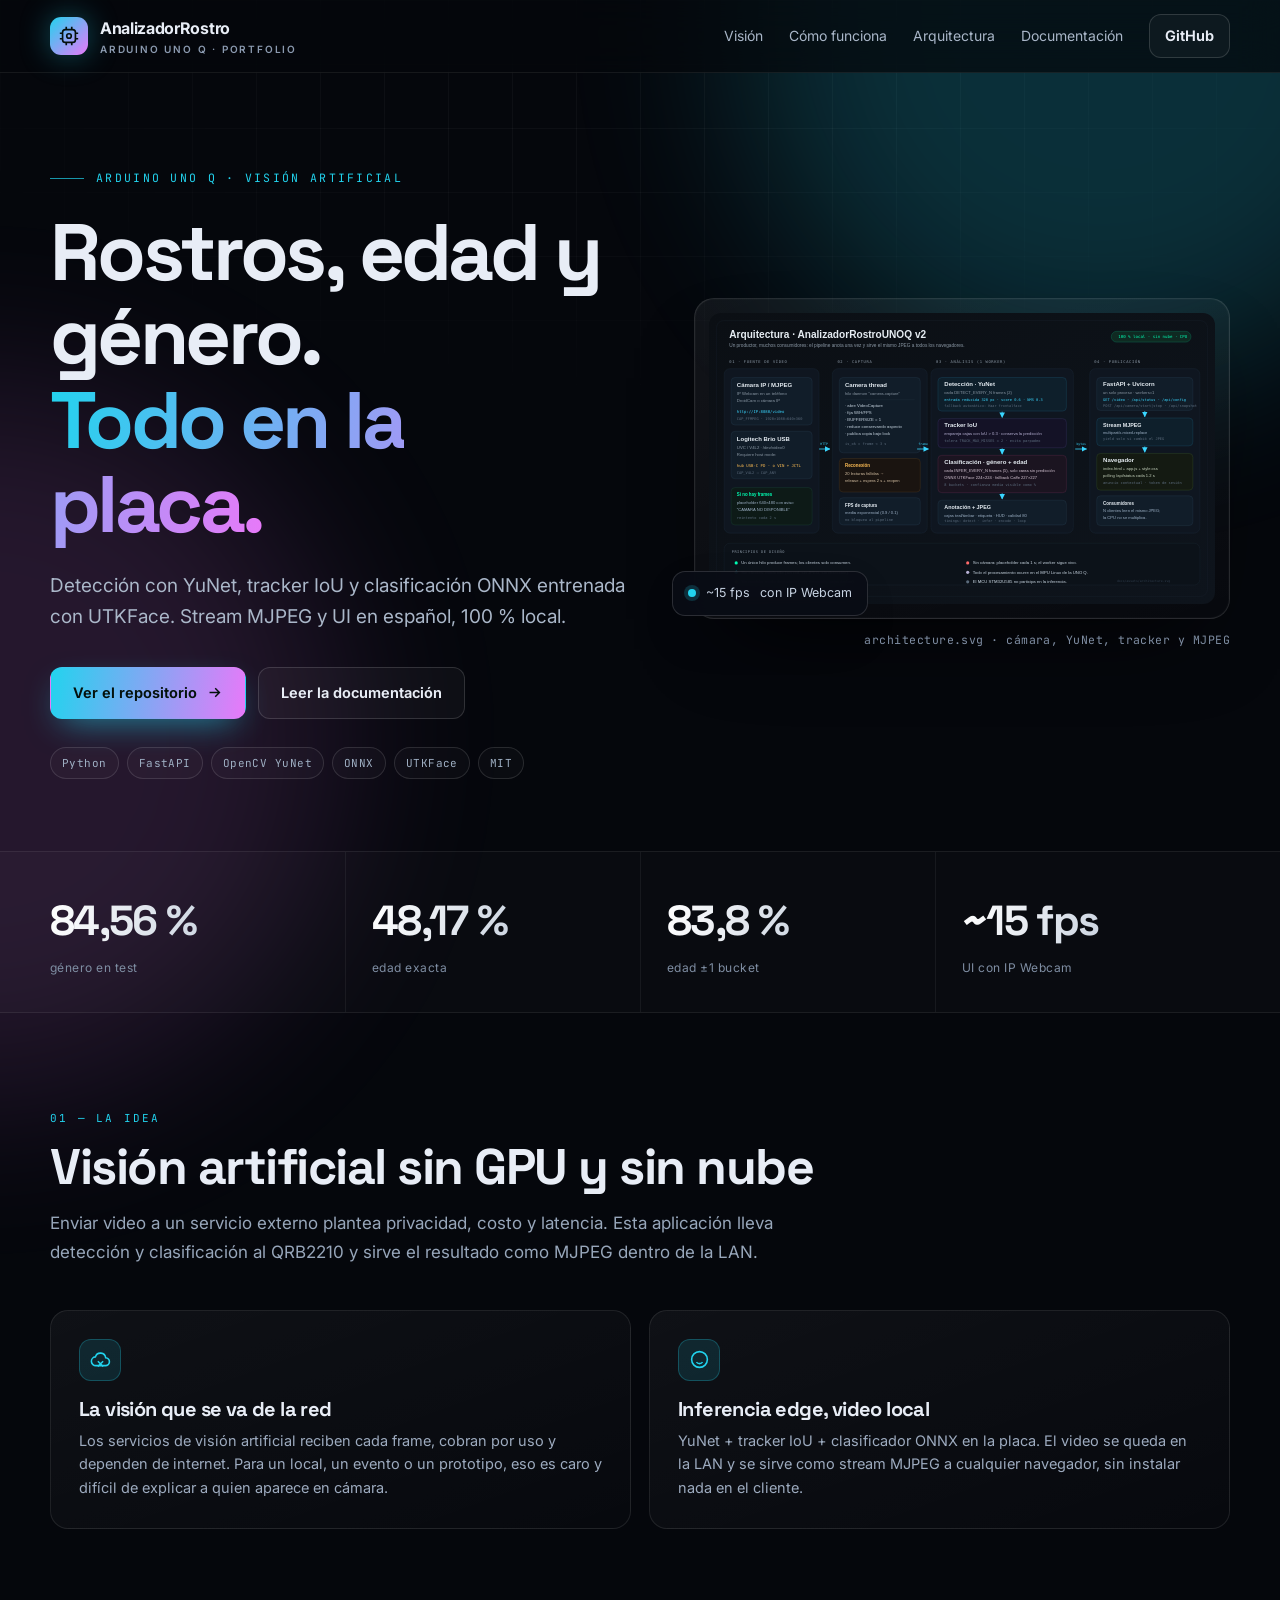
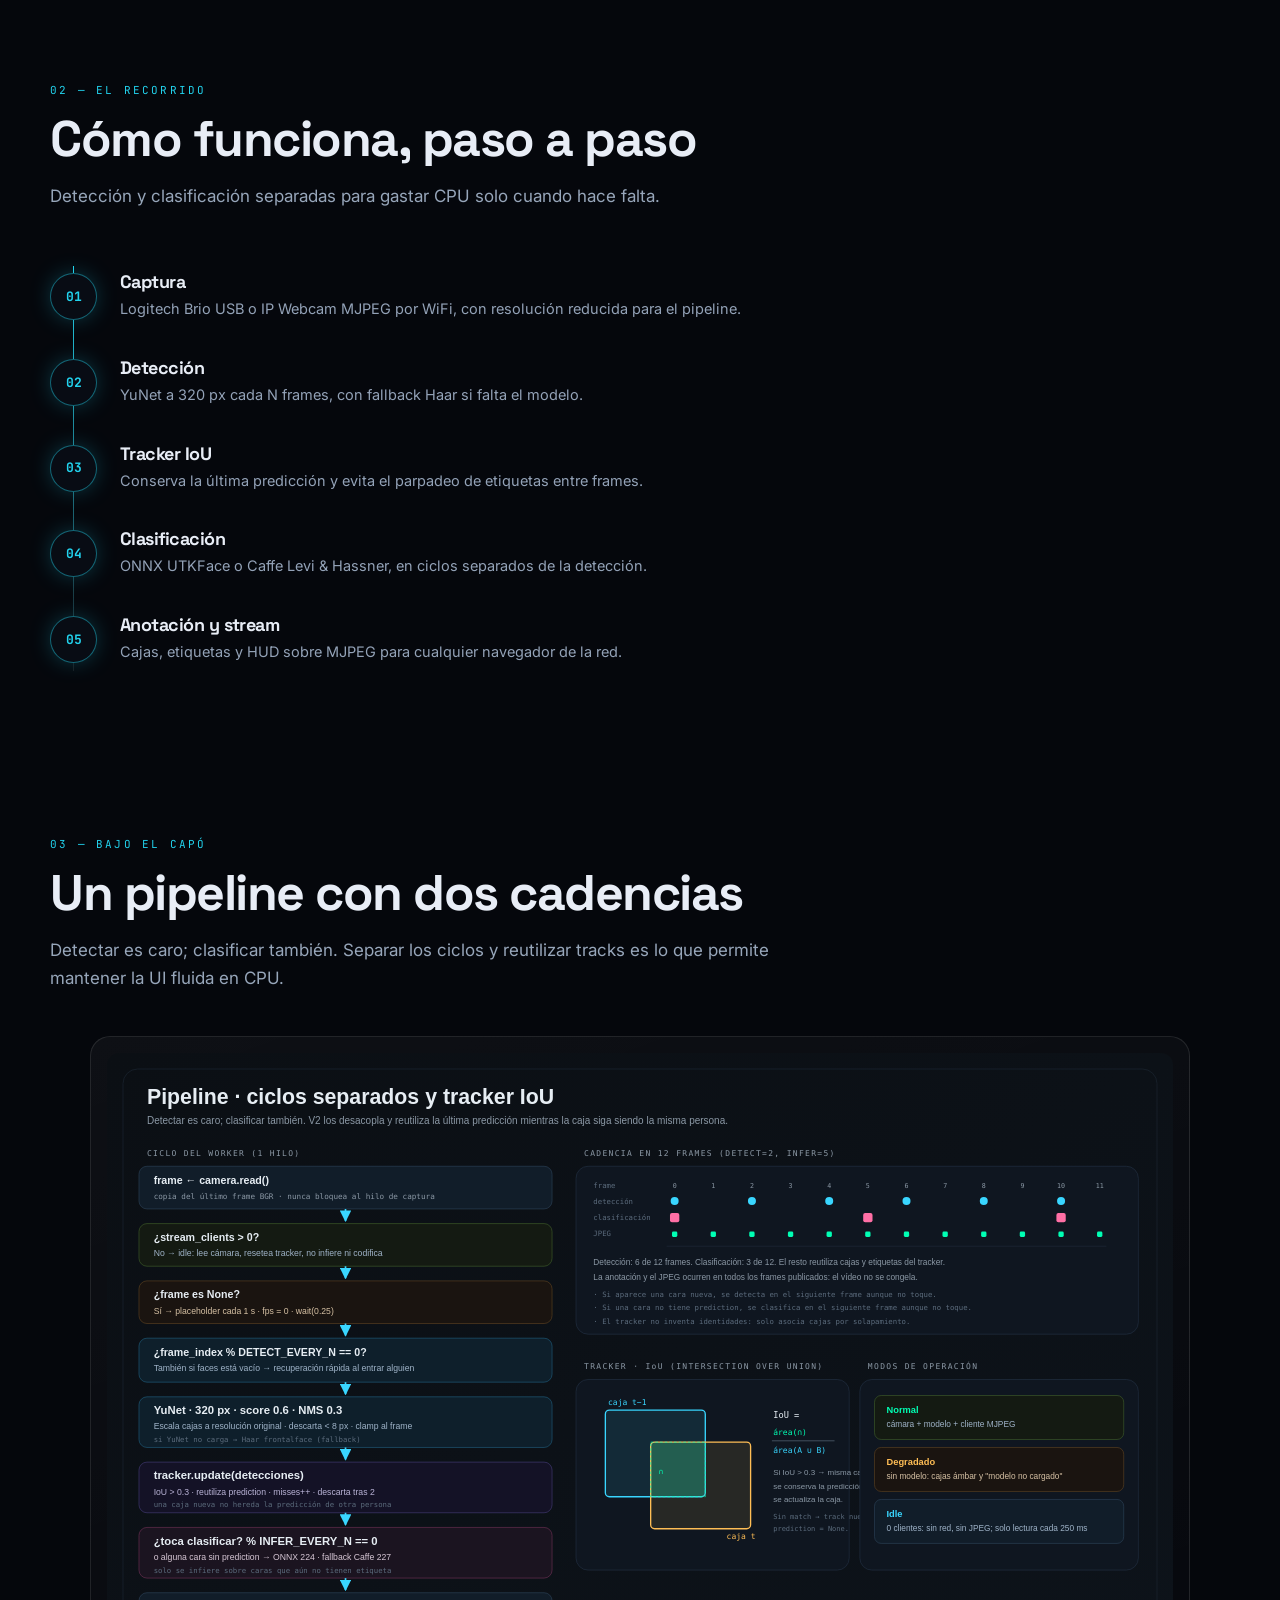
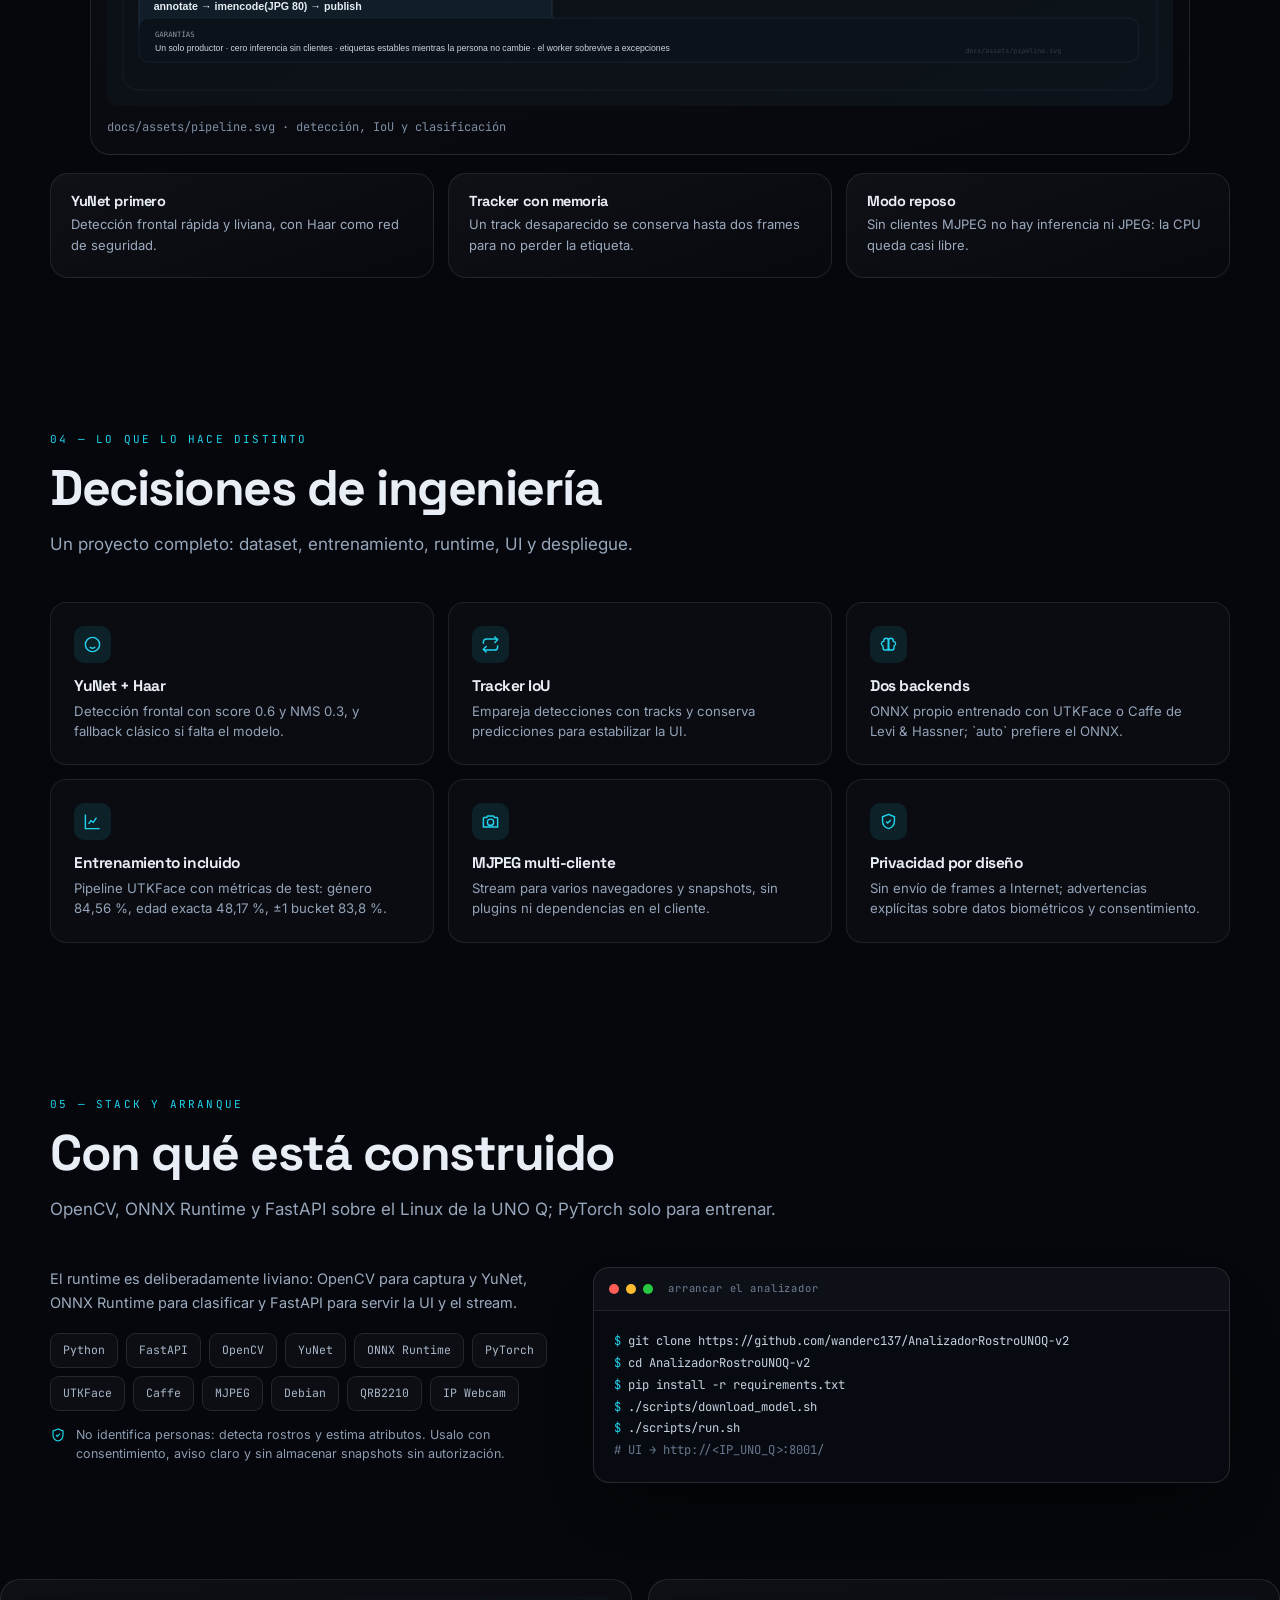
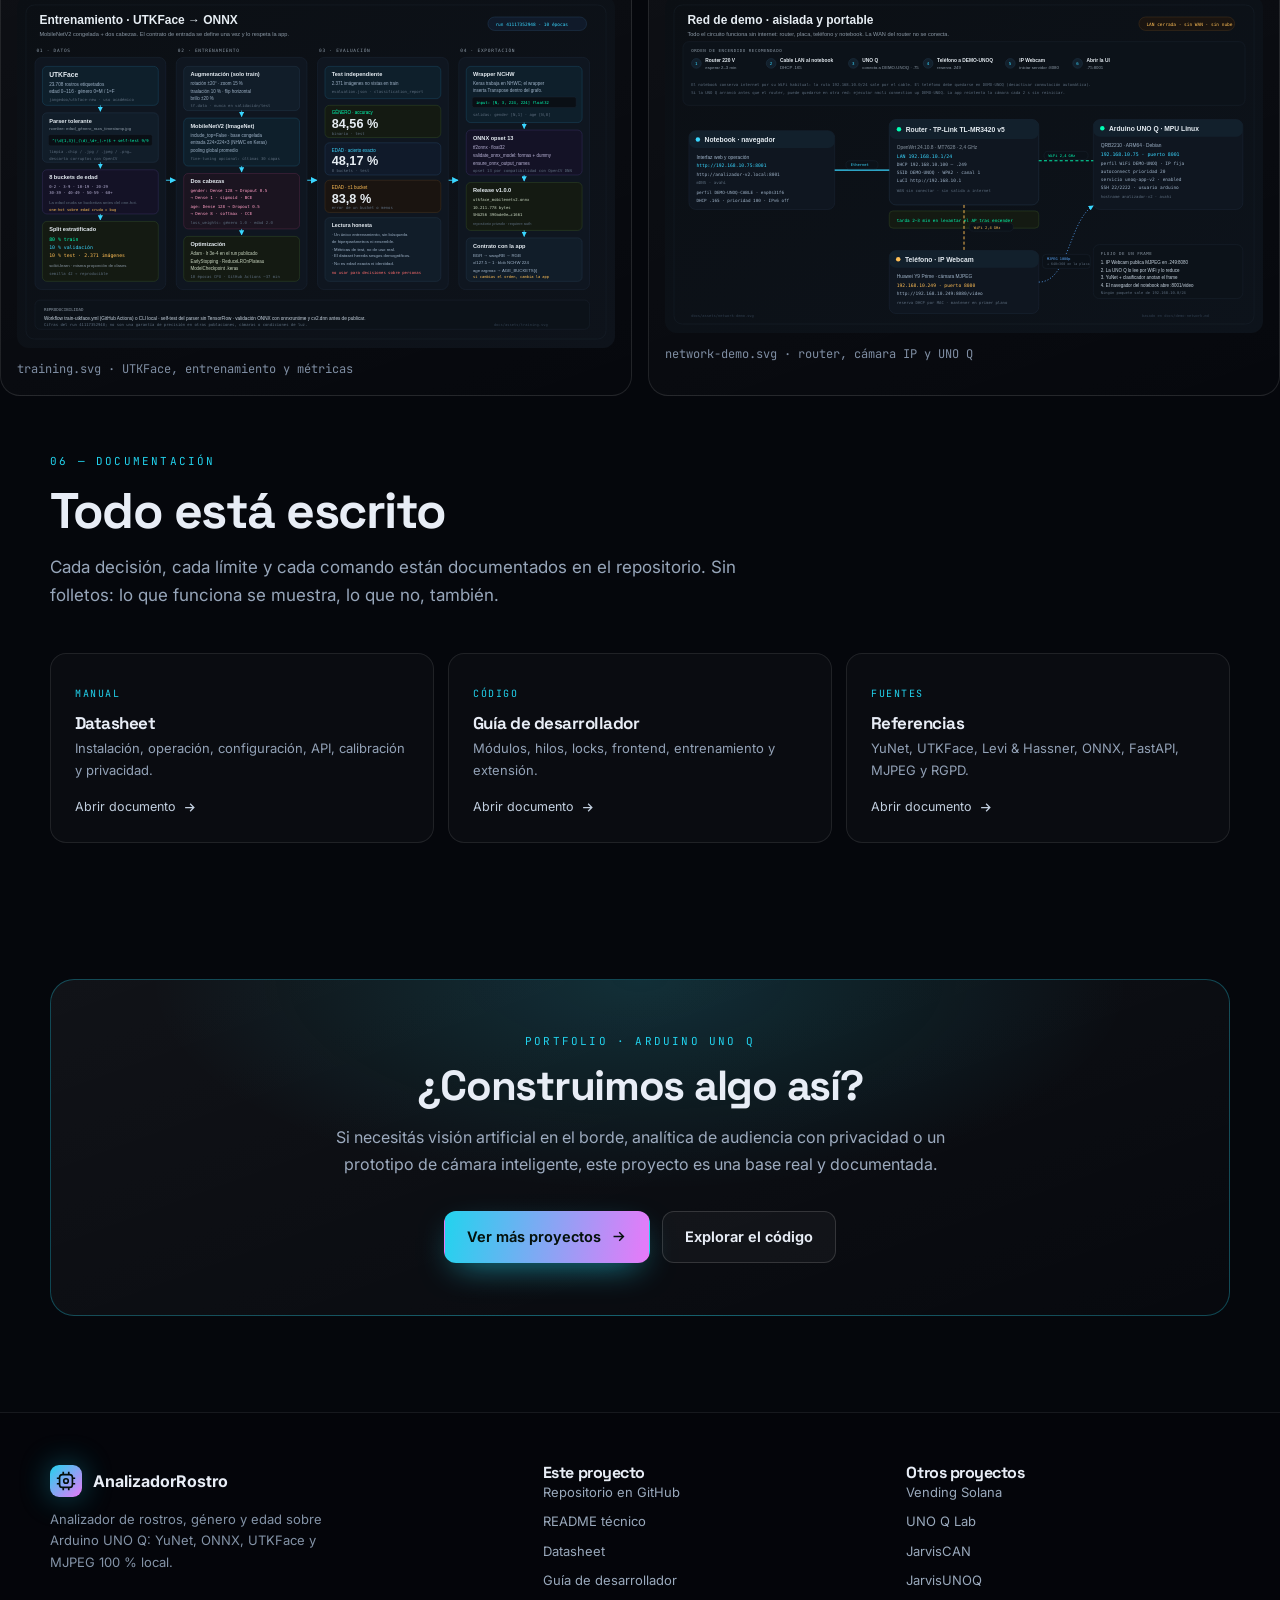
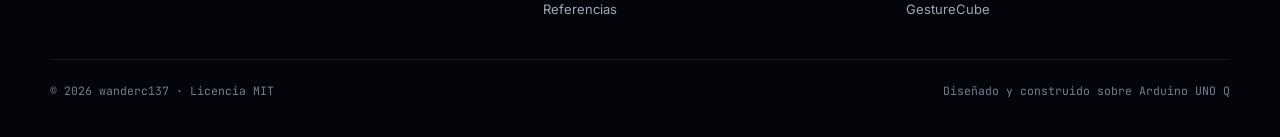
==== docs/index.html @ 86409b55 "docs: guía completa, sitio de presentación y licencia MIT" ====
<!doctype html>
<html lang="es">
<head>
<meta charset="utf-8">
<meta name="viewport" content="width=device-width, initial-scale=1">
<title>Rostros, edad y género. Todo en la placa. · Arduino UNO Q</title>
<meta name="description" content="Analizador de rostros sobre Arduino UNO Q: YuNet, tracker IoU, clasificación ONNX entrenada con UTKFace, stream MJPEG y UI web en español.">
<meta name="author" content="wanderc137">
<meta property="og:type" content="website">
<meta property="og:title" content="Rostros, edad y género. Todo en la placa. · Arduino UNO Q">
<meta property="og:description" content="Analizador de rostros sobre Arduino UNO Q: YuNet, tracker IoU, clasificación ONNX entrenada con UTKFace, stream MJPEG y UI web en español.">
<meta property="og:url" content="https://wanderc137.github.io/AnalizadorRostroUNOQ-v2/">
<meta property="og:image" content="https://wanderc137.github.io/AnalizadorRostroUNOQ-v2/assets/og.png">
<meta name="twitter:card" content="summary_large_image">
<meta name="twitter:title" content="Rostros, edad y género. Todo en la placa. · Arduino UNO Q">
<meta name="twitter:description" content="Analizador de rostros sobre Arduino UNO Q: YuNet, tracker IoU, clasificación ONNX entrenada con UTKFace, stream MJPEG y UI web en español.">
<meta name="twitter:image" content="https://wanderc137.github.io/AnalizadorRostroUNOQ-v2/assets/og.png">
<link rel="icon" href="data:image/svg+xml,<svg xmlns='http://www.w3.org/2000/svg' viewBox='0 0 100 100'><rect width='100' height='100' rx='22' fill='%2305070c'/><rect x='22' y='22' width='56' height='56' rx='12' fill='none' stroke='%2322D3EE' stroke-width='7'/><circle cx='50' cy='50' r='9' fill='%2322D3EE'/></svg>">
<link rel="preconnect" href="https://fonts.googleapis.com">
<link rel="preconnect" href="https://fonts.gstatic.com" crossorigin>
<link href="https://fonts.googleapis.com/css2?family=Inter:wght@400;500;600;700&family=JetBrains+Mono:wght@400;500;600&family=Space+Grotesk:wght@500;600;700&display=swap" rel="stylesheet">
<style>
*,*::before,*::after{box-sizing:border-box}
html{scroll-behavior:smooth}
body{
  margin:0;background:#05070c;color:#e8edf6;
  font-family:'Inter',system-ui,-apple-system,'Segoe UI',sans-serif;
  font-size:16px;line-height:1.65;-webkit-font-smoothing:antialiased;
  overflow-x:hidden;
}
::selection{background:var(--accent);color:#04110c}
a{color:inherit;text-decoration:none}
img{max-width:100%;display:block}
h1,h2,h3,h4{font-family:'Space Grotesk','Inter',sans-serif;line-height:1.05;letter-spacing:-.03em;margin:0}
p{margin:0}
.mono{font-family:'JetBrains Mono',ui-monospace,SFMono-Regular,Menlo,monospace}
.wrap{width:min(1180px,calc(100% - 48px));margin:0 auto}
.grid-overlay{
  position:fixed;inset:0;z-index:0;pointer-events:none;
  background-image:linear-gradient(rgba(255,255,255,.035) 1px,transparent 1px),linear-gradient(90deg,rgba(255,255,255,.035) 1px,transparent 1px);
  background-size:64px 64px;
  mask-image:radial-gradient(ellipse 80% 60% at 50% 0%,#000 30%,transparent 78%);
  -webkit-mask-image:radial-gradient(ellipse 80% 60% at 50% 0%,#000 30%,transparent 78%);
}
.glow{
  position:fixed;z-index:0;pointer-events:none;filter:blur(90px);opacity:.20;
  width:720px;height:720px;border-radius:50%;
}
.glow.one{top:-340px;right:-180px;background:var(--accent)}
.glow.two{top:380px;left:-380px;background:var(--accent2);opacity:.14}
.nav{
  position:sticky;top:0;z-index:50;
  backdrop-filter:blur(18px);-webkit-backdrop-filter:blur(18px);
  background:rgba(5,7,12,.72);border-bottom:1px solid rgba(255,255,255,.07);
}
.nav-inner{display:flex;align-items:center;justify-content:space-between;height:72px}
.brand{display:flex;align-items:center;gap:12px;font-weight:700;letter-spacing:-.02em}
.brand-mark{
  width:38px;height:38px;border-radius:11px;display:grid;place-items:center;
  background:linear-gradient(135deg,var(--accent),var(--accent2));color:#05100c;
  box-shadow:0 0 30px color-mix(in srgb,var(--accent) 35%,transparent);
}
.brand-mark svg{width:22px;height:22px;stroke:#05100c;fill:none;stroke-width:1.8}
.brand small{display:block;font-size:10px;letter-spacing:.18em;color:#8b9ab0;font-weight:600;text-transform:uppercase}
.nav-links{display:flex;align-items:center;gap:26px;font-size:14px;color:#a9b6c8}
.nav-links a:hover{color:#fff}
.btn{
  display:inline-flex;align-items:center;justify-content:center;gap:9px;
  padding:13px 22px;border-radius:12px;font-weight:650;font-size:14.5px;
  border:1px solid transparent;transition:transform .2s ease,box-shadow .2s ease,background .2s ease;
  white-space:nowrap;
}
.btn:hover{transform:translateY(-2px)}
.btn-primary{
  background:linear-gradient(100deg,var(--accent),var(--accent2));color:#04110c;
  box-shadow:0 12px 34px -12px color-mix(in srgb,var(--accent) 70%,transparent);
}
.btn-primary:hover{box-shadow:0 18px 44px -12px color-mix(in srgb,var(--accent) 80%,transparent)}
.btn-ghost{background:rgba(255,255,255,.035);border-color:rgba(255,255,255,.14);color:#e8edf6}
.btn-ghost:hover{background:rgba(255,255,255,.07)}
.btn svg{width:17px;height:17px;stroke:currentColor;fill:none;stroke-width:2}
.hero{position:relative;z-index:1;padding:96px 0 72px}
.hero-grid{display:grid;grid-template-columns:1.04fr .96fr;gap:64px;align-items:center}
.eyebrow{
  font-family:'JetBrains Mono',monospace;font-size:11.5px;letter-spacing:.2em;
  text-transform:uppercase;color:var(--accent);display:flex;align-items:center;gap:12px;margin-bottom:22px;
}
.eyebrow::before{content:"";width:34px;height:1px;background:var(--accent);opacity:.7}
h1{font-size:clamp(42px,6.4vw,80px);font-weight:700;letter-spacing:-.045em}
.grad{background:linear-gradient(100deg,var(--accent),var(--accent2));-webkit-background-clip:text;background-clip:text;color:transparent}
.lead{font-size:clamp(17px,1.5vw,19px);color:#aab7c9;margin-top:24px;max-width:60ch}
.hero-actions{display:flex;flex-wrap:wrap;gap:12px;margin-top:34px}
.hero-badges{display:flex;flex-wrap:wrap;gap:8px;margin-top:28px}
.badge{
  font-family:'JetBrains Mono',monospace;font-size:11px;letter-spacing:.04em;
  padding:6px 11px;border-radius:999px;border:1px solid rgba(255,255,255,.12);
  color:#9fb0c4;background:rgba(255,255,255,.025);
}
.hero-visual{position:relative}
.visual-frame{
  border:1px solid rgba(255,255,255,.11);border-radius:20px;overflow:hidden;
  background:linear-gradient(160deg,rgba(255,255,255,.055),rgba(255,255,255,.012));
  box-shadow:0 40px 90px -40px rgba(0,0,0,.9),0 0 0 1px rgba(255,255,255,.02) inset;
  padding:14px;
}
.visual-frame img{border-radius:12px;width:100%}
.visual-caption{font-size:11.5px;color:#7f8ea3;margin-top:12px;text-align:right;font-family:'JetBrains Mono',monospace;letter-spacing:.04em}
.float-chip{
  position:absolute;left:-22px;bottom:34px;display:flex;align-items:center;gap:10px;
  background:rgba(9,13,21,.92);border:1px solid rgba(255,255,255,.14);border-radius:13px;
  padding:11px 15px;font-size:12.5px;color:#c7d3e2;backdrop-filter:blur(10px);
  box-shadow:0 20px 50px -20px #000;
}
.float-chip b{color:var(--accent);font-family:'Space Grotesk',sans-serif;font-size:16px}
.live-dot{width:8px;height:8px;border-radius:50%;background:var(--accent);box-shadow:0 0 0 4px color-mix(in srgb,var(--accent) 18%,transparent);animation:pulse 2.4s infinite}
@keyframes pulse{0%,100%{opacity:1}50%{opacity:.35}}
/* vending kiosk */
.kiosk{
  border:1px solid rgba(255,255,255,.13);border-radius:22px;padding:18px;
  background:linear-gradient(165deg,#0b1019,#070a11 60%,#0a0f18);
  box-shadow:0 45px 100px -45px #000,0 0 0 1px rgba(255,255,255,.02) inset;
}
.kiosk-head{display:flex;align-items:center;gap:9px;font-family:'JetBrains Mono',monospace;font-size:10.5px;letter-spacing:.12em;color:#8494a9;padding:2px 4px 14px;border-bottom:1px solid rgba(255,255,255,.07)}
.kiosk-head .timer{margin-left:auto;color:var(--accent)}
.kiosk-grid{display:grid;grid-template-columns:1fr 1fr;gap:10px;padding:14px 0}
.prod{background:rgba(255,255,255,.035);border:1px solid rgba(255,255,255,.075);border-radius:13px;padding:12px;display:flex;align-items:center;gap:11px}
.prod img{width:44px;height:44px;object-fit:contain;filter:drop-shadow(0 6px 10px rgba(0,0,0,.5))}
.prod span{font-size:11.5px;color:#c3cfdd;display:block;line-height:1.25}
.prod b{font-family:'JetBrains Mono',monospace;font-size:11px;color:var(--accent)}
.kiosk-pay{display:flex;align-items:center;gap:12px;border:1px solid color-mix(in srgb,var(--accent) 30%,transparent);background:color-mix(in srgb,var(--accent) 7%,transparent);border-radius:13px;padding:12px 14px}
.kiosk-pay .sol{width:38px;height:38px;border-radius:10px;display:grid;place-items:center;background:linear-gradient(135deg,var(--accent),var(--accent2));color:#04110c;font-size:23px;font-weight:800}
.kiosk-pay small{display:block;font-family:'JetBrains Mono',monospace;font-size:9.5px;letter-spacing:.1em;color:#8ea0b5}
.kiosk-pay strong{font-size:15px}
.kiosk-pay .pill{margin-left:auto;font-family:'JetBrains Mono',monospace;font-size:10px;letter-spacing:.12em;background:var(--accent);color:#04110c;padding:7px 11px;border-radius:8px;font-weight:700}
.stats{position:relative;z-index:1;border-top:1px solid rgba(255,255,255,.07);border-bottom:1px solid rgba(255,255,255,.07);background:rgba(255,255,255,.018)}
.stats-grid{display:grid;grid-template-columns:repeat(4,1fr);gap:0}
.stat{padding:34px 26px;border-left:1px solid rgba(255,255,255,.06)}
.stat:first-child{border-left:0;padding-left:0}
.stat-value{font-family:'Space Grotesk',sans-serif;font-size:clamp(28px,3.4vw,42px);font-weight:700;letter-spacing:-.04em;background:linear-gradient(100deg,#fff,#a9b8cc);-webkit-background-clip:text;background-clip:text;color:transparent}
.stat-label{font-size:12px;color:#7f8ea3;letter-spacing:.04em;margin-top:3px}
.section{position:relative;z-index:1;padding:96px 0}
.section.tight{padding-top:56px}
.section-head{max-width:780px;margin-bottom:44px}
.kicker{font-family:'JetBrains Mono',monospace;font-size:11px;letter-spacing:.2em;text-transform:uppercase;color:var(--accent);margin-bottom:14px}
h2{font-size:clamp(30px,4.1vw,50px);font-weight:700}
.section-sub{color:#97a6ba;font-size:17px;margin-top:16px;max-width:68ch}
.split{display:grid;grid-template-columns:1fr 1fr;gap:18px}
.card{
  border:1px solid rgba(255,255,255,.09);border-radius:18px;padding:28px;
  background:linear-gradient(160deg,rgba(255,255,255,.045),rgba(255,255,255,.012));
}
.card .icon{width:42px;height:42px;border-radius:12px;display:grid;place-items:center;background:color-mix(in srgb,var(--accent) 12%,transparent);border:1px solid color-mix(in srgb,var(--accent) 25%,transparent);margin-bottom:18px}
.card .icon svg{width:21px;height:21px;stroke:var(--accent);fill:none;stroke-width:1.8}
.card h3{font-size:20px;margin-bottom:9px}
.card p{color:#9dabbf;font-size:14.5px}
.timeline{position:relative;margin-top:10px}
.timeline::before{content:"";position:absolute;left:23px;top:12px;bottom:12px;width:1px;background:linear-gradient(var(--accent),rgba(255,255,255,.08))}
.step{display:grid;grid-template-columns:48px 1fr;gap:22px;padding:19px 0;align-items:start}
.step-num{
  width:47px;height:47px;border-radius:50%;display:grid;place-items:center;
  border:1px solid color-mix(in srgb,var(--accent) 45%,transparent);
  background:#080c14;color:var(--accent);font-family:'JetBrains Mono',monospace;font-size:13px;font-weight:700;
  position:relative;z-index:1;box-shadow:0 0 26px -6px color-mix(in srgb,var(--accent) 45%,transparent);
}
.step-body h3{font-size:18px;margin-bottom:5px}
.step-body p{color:#93a2b7;font-size:14.5px;max-width:78ch}
.figure{
  border:1px solid rgba(255,255,255,.1);border-radius:20px;padding:16px;
  background:linear-gradient(160deg,rgba(255,255,255,.04),rgba(255,255,255,.008));
}
.figure img{width:100%;border-radius:12px}
.figure figcaption{font-size:12px;color:#7f8ea3;margin-top:12px;font-family:'JetBrains Mono',monospace}
.arch-points{display:grid;grid-template-columns:repeat(3,1fr);gap:14px;margin-top:18px}
.arch-points .card{padding:20px}
.arch-points .card h4{font-size:14.5px;margin-bottom:5px}
.arch-points .card p{font-size:13px}
.features{display:grid;grid-template-columns:repeat(3,1fr);gap:14px}
.feature{border:1px solid rgba(255,255,255,.085);border-radius:16px;padding:23px;background:rgba(255,255,255,.022);transition:border-color .2s,background .2s,transform .2s}
.feature:hover{border-color:color-mix(in srgb,var(--accent) 38%,transparent);background:rgba(255,255,255,.038);transform:translateY(-3px)}
.feature .icon{width:37px;height:37px;border-radius:10px;display:grid;place-items:center;background:color-mix(in srgb,var(--accent) 10%,transparent);margin-bottom:15px}
.feature .icon svg{width:19px;height:19px;stroke:var(--accent);fill:none;stroke-width:1.8}
.feature h3{font-size:15.5px;margin-bottom:6px}
.feature p{font-size:13.2px;color:#94a3b8;line-height:1.55}
.stack-grid{display:grid;grid-template-columns:.9fr 1.1fr;gap:22px;align-items:start}
.chips{display:flex;flex-wrap:wrap;gap:8px;margin-top:18px}
.chip{font-family:'JetBrains Mono',monospace;font-size:11.5px;padding:7px 12px;border-radius:9px;border:1px solid rgba(255,255,255,.1);background:rgba(255,255,255,.03);color:#aab8ca}
.terminal{border:1px solid rgba(255,255,255,.13);border-radius:16px;overflow:hidden;background:#070a10;box-shadow:0 30px 70px -35px #000}
.terminal-bar{display:flex;align-items:center;gap:7px;padding:12px 15px;border-bottom:1px solid rgba(255,255,255,.08);background:rgba(255,255,255,.025)}
.terminal-bar i{width:10px;height:10px;border-radius:50%;background:#ff5f57;display:block}
.terminal-bar i:nth-child(2){background:#febc2e}
.terminal-bar i:nth-child(3){background:#28c840}
.terminal-bar span{margin-left:8px;font-family:'JetBrains Mono',monospace;font-size:10.5px;color:#718197;letter-spacing:.08em}
.terminal pre{margin:0;padding:20px;overflow:auto;font-family:'JetBrains Mono',monospace;font-size:12.2px;line-height:1.8;color:#c6d2e0}
.terminal .p{color:var(--accent)}
.terminal .c{color:#68788d}
.note{display:flex;gap:10px;align-items:flex-start;margin-top:14px;font-size:12.5px;color:#8d9cb0;line-height:1.55}
.note svg{width:16px;height:16px;stroke:var(--accent);fill:none;stroke-width:1.8;flex:0 0 auto;margin-top:2px}
.docs-grid{display:grid;grid-template-columns:repeat(3,1fr);gap:14px}
.doc-card{display:block;border:1px solid rgba(255,255,255,.09);border-radius:16px;padding:24px;background:rgba(255,255,255,.022);transition:border-color .2s,transform .2s,background .2s}
.doc-card:hover{border-color:color-mix(in srgb,var(--accent) 40%,transparent);transform:translateY(-3px);background:rgba(255,255,255,.04)}
.doc-card .tag{font-family:'JetBrains Mono',monospace;font-size:10px;letter-spacing:.15em;color:var(--accent);text-transform:uppercase}
.doc-card h3{font-size:17px;margin:10px 0 6px}
.doc-card p{font-size:13px;color:#93a2b7}
.doc-card .arrow{display:flex;align-items:center;gap:6px;margin-top:16px;font-size:12.5px;color:#c2cfdf}
.doc-card .arrow svg{width:15px;height:15px;stroke:currentColor;fill:none;stroke-width:2;transition:transform .2s}
.doc-card:hover .arrow svg{transform:translateX(4px)}
.gallery{display:grid;grid-template-columns:1fr 1fr;gap:16px}
.gallery .figure{margin:0}
.cta{position:relative;z-index:1;padding:40px 0 96px}
.cta-card{
  border-radius:24px;padding:52px;text-align:center;position:relative;overflow:hidden;
  border:1px solid color-mix(in srgb,var(--accent) 30%,transparent);
  background:
    radial-gradient(700px 300px at 50% 0%,color-mix(in srgb,var(--accent) 16%,transparent),transparent 70%),
    linear-gradient(160deg,rgba(255,255,255,.05),rgba(255,255,255,.012));
}
.cta-card h2{font-size:clamp(28px,3.7vw,42px)}
.cta-card p{color:#9dabbf;max-width:62ch;margin:16px auto 0}
.cta-card .hero-actions{justify-content:center}
footer{position:relative;z-index:1;border-top:1px solid rgba(255,255,255,.08);padding:52px 0 36px;background:rgba(4,6,10,.6)}
.foot-grid{display:grid;grid-template-columns:1.4fr 1fr 1fr;gap:40px}
.foot-brand{display:flex;align-items:center;gap:11px;font-weight:700;margin-bottom:12px}
.foot-brand .brand-mark{width:32px;height:32px;border-radius:9px}
.foot-p{font-size:13px;color:#8493a7;max-width:38ch}
.foot h4{font-family:'JetBrains Mono',monospace;font-size:10.5px;letter-spacing:.16em;text-transform:uppercase;color:#718197;margin-bottom:13px;font-weight:500}
.foot-links{display:flex;flex-direction:column;gap:8px;font-size:13px;color:#9aa9bc}
.foot-links a:hover{color:#fff}
.foot-bottom{display:flex;justify-content:space-between;gap:20px;flex-wrap:wrap;border-top:1px solid rgba(255,255,255,.07);margin-top:38px;padding-top:22px;font-size:11.5px;color:#6f7f93;font-family:'JetBrains Mono',monospace}
.reveal{opacity:0;transform:translateY(22px);transition:opacity .7s ease,transform .7s ease}
.reveal.in{opacity:1;transform:none}
@media (prefers-reduced-motion:reduce){.reveal{opacity:1;transform:none;transition:none}.live-dot{animation:none}html{scroll-behavior:auto}}
@media (max-width:980px){
  .hero-grid,.split,.stack-grid,.gallery{grid-template-columns:1fr}
  .hero{padding-top:64px}
  .hero-visual{order:-1}
  .features{grid-template-columns:1fr 1fr}
  .arch-points{grid-template-columns:1fr}
  .stats-grid{grid-template-columns:1fr 1fr}
  .stat:nth-child(3){border-left:0;padding-left:0}
  .stat{border-top:1px solid rgba(255,255,255,.06)}
  .stat:nth-child(-n+2){border-top:0}
  .docs-grid{grid-template-columns:1fr}
  .foot-grid{grid-template-columns:1fr 1fr}
  .nav-links{display:none}
}
@media (max-width:620px){
  .wrap{width:calc(100% - 32px)}
  .features{grid-template-columns:1fr}
  .stats-grid{grid-template-columns:1fr 1fr}
  .stat{padding:24px 16px}
  .cta-card{padding:34px 22px}
  .float-chip{left:8px;bottom:16px}
  .foot-grid{grid-template-columns:1fr}
  .section{padding:72px 0}
}
</style>
</head>
<body style="--accent:#22D3EE;--accent2:#E879F9">
<div class="grid-overlay"></div>
<div class="glow one"></div>
<div class="glow two"></div>

<header class="nav">
  <div class="wrap nav-inner">
    <a class="brand" href="#top">
      <span class="brand-mark"><svg viewBox="0 0 24 24"><rect x="5" y="5" width="14" height="14" rx="3"/><path d="M9 2v3M15 2v3M9 19v3M15 19v3M2 9h3M2 15h3M19 9h3M19 15h3"/><circle cx="12" cy="12" r="2.5"/></svg></span>
      <span>AnalizadorRostro<small>Arduino UNO Q · Portfolio</small></span>
    </a>
    <nav class="nav-links" aria-label="Navegación">
      <a href="#problema">Visión</a>
      <a href="#como">Cómo funciona</a>
      <a href="#arquitectura">Arquitectura</a>
      <a href="#docs">Documentación</a>
      <a class="btn btn-ghost" style="padding:9px 15px" href="https://github.com/wanderc137/AnalizadorRostroUNOQ-v2" target="_blank" rel="noopener">GitHub</a>
    </nav>
  </div>
</header>

<main id="top">
<section class="hero">
  <div class="wrap hero-grid">
    <div class="hero-copy">
      <div class="eyebrow">ARDUINO UNO Q · VISIÓN ARTIFICIAL</div>
      <h1>Rostros, edad y género.<br><span class='grad'>Todo en la placa.</span></h1>
      <p class="lead">Detección con YuNet, tracker IoU y clasificación ONNX entrenada con UTKFace. Stream MJPEG y UI en español, 100 % local.</p>
      <div class="hero-actions">
        <a class="btn btn-primary" href="https://github.com/wanderc137/AnalizadorRostroUNOQ-v2" target="_blank" rel="noopener">Ver el repositorio <svg viewBox="0 0 24 24"><path d="M5 12h14M13 6l6 6-6 6"/></svg></a>
        <a class="btn btn-ghost" href="https://github.com/wanderc137/AnalizadorRostroUNOQ-v2#readme" target="_blank" rel="noopener">Leer la documentación</a>
      </div>
      <div class="hero-badges"><span class="badge">Python</span><span class="badge">FastAPI</span><span class="badge">OpenCV YuNet</span><span class="badge">ONNX</span><span class="badge">UTKFace</span><span class="badge">MIT</span></div>
    </div>
    <div class="hero-visual">
        <div class="visual-frame"><img src="assets/architecture.svg" alt="Arquitectura del analizador de rostros sobre Arduino UNO Q"></div>
        <div class="visual-caption">architecture.svg · cámara, YuNet, tracker y MJPEG</div>
        <div class="float-chip"><span class="live-dot"></span><span>~15 fps</span> con IP Webcam</div></div>
  </div>
</section>

<section class="stats"><div class="wrap stats-grid"><div class="stat"><div class="stat-value">84,56 %</div><div class="stat-label">género en test</div></div><div class="stat"><div class="stat-value">48,17 %</div><div class="stat-label">edad exacta</div></div><div class="stat"><div class="stat-value">83,8 %</div><div class="stat-label">edad ±1 bucket</div></div><div class="stat"><div class="stat-value">~15 fps</div><div class="stat-label">UI con IP Webcam</div></div></div></section>

<section class="section" id="problema">
  <div class="wrap">
    <div class="section-head reveal">
      <div class="kicker">01 — La idea</div>
      <h2>Visión artificial sin GPU y sin nube</h2>
      <p class="section-sub">Enviar video a un servicio externo plantea privacidad, costo y latencia. Esta aplicación lleva detección y clasificación al QRB2210 y sirve el resultado como MJPEG dentro de la LAN.</p>
    </div>
    <div class="split">
      <div class="card reveal"><div class="icon"><svg viewBox="0 0 24 24" aria-hidden="true"><path d="M17.5 19a4.5 4.5 0 0 0 .4-9A6 6 0 0 0 6.2 9 4.5 4.5 0 0 0 7 19h10.5Z"/><path d="m9 14 6 6M15 14l-6 6"/></svg></div><h3>La visión que se va de la red</h3><p>Los servicios de visión artificial reciben cada frame, cobran por uso y dependen de internet. Para un local, un evento o un prototipo, eso es caro y difícil de explicar a quien aparece en cámara.</p></div>
      <div class="card reveal"><div class="icon"><svg viewBox="0 0 24 24" aria-hidden="true"><circle cx="12" cy="12" r="9"/><path d="M9 10h.01M15 10h.01M8.5 15a4.5 4.5 0 0 0 7 0"/></svg></div><h3>Inferencia edge, video local</h3><p>YuNet + tracker IoU + clasificador ONNX en la placa. El video se queda en la LAN y se sirve como stream MJPEG a cualquier navegador, sin instalar nada en el cliente.</p></div>
    </div>
  </div>
</section>

<section class="section tight" id="como">
  <div class="wrap">
    <div class="section-head reveal">
      <div class="kicker">02 — El recorrido</div>
      <h2>Cómo funciona, paso a paso</h2>
      <p class="section-sub">Detección y clasificación separadas para gastar CPU solo cuando hace falta.</p>
    </div>
    <div class="timeline reveal"><div class="step"><div class="step-num">01</div><div class="step-body"><h3>Captura</h3><p>Logitech Brio USB o IP Webcam MJPEG por WiFi, con resolución reducida para el pipeline.</p></div></div><div class="step"><div class="step-num">02</div><div class="step-body"><h3>Detección</h3><p>YuNet a 320 px cada N frames, con fallback Haar si falta el modelo.</p></div></div><div class="step"><div class="step-num">03</div><div class="step-body"><h3>Tracker IoU</h3><p>Conserva la última predicción y evita el parpadeo de etiquetas entre frames.</p></div></div><div class="step"><div class="step-num">04</div><div class="step-body"><h3>Clasificación</h3><p>ONNX UTKFace o Caffe Levi & Hassner, en ciclos separados de la detección.</p></div></div><div class="step"><div class="step-num">05</div><div class="step-body"><h3>Anotación y stream</h3><p>Cajas, etiquetas y HUD sobre MJPEG para cualquier navegador de la red.</p></div></div></div>
  </div>
</section>

<section class="section tight" id="arquitectura">
  <div class="wrap">
    <div class="section-head reveal">
      <div class="kicker">03 — Bajo el capó</div>
      <h2>Un pipeline con dos cadencias</h2>
      <p class="section-sub">Detectar es caro; clasificar también. Separar los ciclos y reutilizar tracks es lo que permite mantener la UI fluida en CPU.</p>
    </div>
    <figure class="figure reveal"><img src="assets/pipeline.svg" alt="Pipeline de detección, tracker y clasificación" loading="lazy"><figcaption>docs/assets/pipeline.svg · detección, IoU y clasificación</figcaption></figure>
    <div class="arch-points reveal"><div class="card"><h4>YuNet primero</h4><p>Detección frontal rápida y liviana, con Haar como red de seguridad.</p></div><div class="card"><h4>Tracker con memoria</h4><p>Un track desaparecido se conserva hasta dos frames para no perder la etiqueta.</p></div><div class="card"><h4>Modo reposo</h4><p>Sin clientes MJPEG no hay inferencia ni JPEG: la CPU queda casi libre.</p></div></div>
  </div>
</section>

<section class="section tight">
  <div class="wrap">
    <div class="section-head reveal">
      <div class="kicker">04 — Lo que lo hace distinto</div>
      <h2>Decisiones de ingeniería</h2>
      <p class="section-sub">Un proyecto completo: dataset, entrenamiento, runtime, UI y despliegue.</p>
    </div>
    <div class="features reveal"><div class="feature"><div class="icon"><svg viewBox="0 0 24 24" aria-hidden="true"><circle cx="12" cy="12" r="9"/><path d="M9 10h.01M15 10h.01M8.5 15a4.5 4.5 0 0 0 7 0"/></svg></div><h3>YuNet + Haar</h3><p>Detección frontal con score 0.6 y NMS 0.3, y fallback clásico si falta el modelo.</p></div><div class="feature"><div class="icon"><svg viewBox="0 0 24 24" aria-hidden="true"><path d="M17 2l4 4-4 4"/><path d="M3 11V9a4 4 0 0 1 4-4h14"/><path d="M7 22l-4-4 4-4"/><path d="M21 13v2a4 4 0 0 1-4 4H3"/></svg></div><h3>Tracker IoU</h3><p>Empareja detecciones con tracks y conserva predicciones para estabilizar la UI.</p></div><div class="feature"><div class="icon"><svg viewBox="0 0 24 24" aria-hidden="true"><path d="M9 4a3 3 0 0 0-3 3v1a3 3 0 0 0-1 5.8V16a3 3 0 0 0 3 3h1a3 3 0 0 0 3-3V7a3 3 0 0 0-3-3Z"/><path d="M15 4a3 3 0 0 1 3 3v1a3 3 0 0 1 1 5.8V16a3 3 0 0 1-3 3h-1a3 3 0 0 1-3-3V7a3 3 0 0 1 3-3Z"/><path d="M12 4v16"/></svg></div><h3>Dos backends</h3><p>ONNX propio entrenado con UTKFace o Caffe de Levi & Hassner; `auto` prefiere el ONNX.</p></div><div class="feature"><div class="icon"><svg viewBox="0 0 24 24" aria-hidden="true"><path d="M3 3v18h18"/><path d="m7 15 3-4 3 2 4-6"/></svg></div><h3>Entrenamiento incluido</h3><p>Pipeline UTKFace con métricas de test: género 84,56 %, edad exacta 48,17 %, ±1 bucket 83,8 %.</p></div><div class="feature"><div class="icon"><svg viewBox="0 0 24 24" aria-hidden="true"><path d="M4 7h3l1.5-2h7L17 7h3a1 1 0 0 1 1 1v11H3V8a1 1 0 0 1 1-1Z"/><circle cx="12" cy="13" r="4"/></svg></div><h3>MJPEG multi-cliente</h3><p>Stream para varios navegadores y snapshots, sin plugins ni dependencias en el cliente.</p></div><div class="feature"><div class="icon"><svg viewBox="0 0 24 24" aria-hidden="true"><path d="M12 3 4.5 6v5.5c0 4.6 3.2 8.4 7.5 9.5 4.3-1.1 7.5-4.9 7.5-9.5V6L12 3Z"/><path d="m9 12 2 2 4-4"/></svg></div><h3>Privacidad por diseño</h3><p>Sin envío de frames a Internet; advertencias explícitas sobre datos biométricos y consentimiento.</p></div></div>
  </div>
</section>

<section class="section tight">
  <div class="wrap">
    <div class="section-head reveal">
      <div class="kicker">05 — Stack y arranque</div>
      <h2>Con qué está construido</h2>
      <p class="section-sub">OpenCV, ONNX Runtime y FastAPI sobre el Linux de la UNO Q; PyTorch solo para entrenar.</p>
    </div>
    <div class="stack-grid">
      <div class="reveal">
        <p style="color:#9dabbf;font-size:14.5px">El runtime es deliberadamente liviano: OpenCV para captura y YuNet, ONNX Runtime para clasificar y FastAPI para servir la UI y el stream.</p>
        <div class="chips"><span class="chip">Python</span><span class="chip">FastAPI</span><span class="chip">OpenCV</span><span class="chip">YuNet</span><span class="chip">ONNX Runtime</span><span class="chip">PyTorch</span><span class="chip">UTKFace</span><span class="chip">Caffe</span><span class="chip">MJPEG</span><span class="chip">Debian</span><span class="chip">QRB2210</span><span class="chip">IP Webcam</span></div>
        <div class="note"><svg viewBox="0 0 24 24" aria-hidden="true"><path d="M12 3 4.5 6v5.5c0 4.6 3.2 8.4 7.5 9.5 4.3-1.1 7.5-4.9 7.5-9.5V6L12 3Z"/><path d="m9 12 2 2 4-4"/></svg><span>No identifica personas: detecta rostros y estima atributos. Usalo con consentimiento, aviso claro y sin almacenar snapshots sin autorización.</span></div>
      </div>
      <div class="terminal reveal">
        <div class="terminal-bar"><i></i><i></i><i></i><span>arrancar el analizador</span></div>
        <pre><span class="p">$</span> git clone https://github.com/wanderc137/AnalizadorRostroUNOQ-v2
<span class="p">$</span> cd AnalizadorRostroUNOQ-v2
<span class="p">$</span> pip install -r requirements.txt
<span class="p">$</span> ./scripts/download_model.sh
<span class="p">$</span> ./scripts/run.sh
<span class="c"># UI → http://&lt;IP_UNO_Q&gt;:8001/</span></pre>
      </div>
    </div>
  </div>
</section>

<div class="gallery"><figure class="figure"><img src="assets/training.svg" alt="Entrenamiento" loading="lazy"><figcaption>training.svg · UTKFace, entrenamiento y métricas</figcaption></figure><figure class="figure"><img src="assets/network-demo.svg" alt="Red de demo" loading="lazy"><figcaption>network-demo.svg · router, cámara IP y UNO Q</figcaption></figure></div>

<section class="section tight" id="docs">
  <div class="wrap">
    <div class="section-head reveal">
      <div class="kicker">06 — Documentación</div>
      <h2>Todo está escrito</h2>
      <p class="section-sub">Cada decisión, cada límite y cada comando están documentados en el repositorio. Sin folletos: lo que funciona se muestra, lo que no, también.</p>
    </div>
    <div class="docs-grid reveal"><a class="doc-card" href="https://github.com/wanderc137/AnalizadorRostroUNOQ-v2/blob/main/docs/datasheet.md" target="_blank" rel="noopener"><span class="tag">Manual</span><h3>Datasheet</h3><p>Instalación, operación, configuración, API, calibración y privacidad.</p><span class="arrow">Abrir documento <svg viewBox="0 0 24 24"><path d="M5 12h14M13 6l6 6-6 6"/></svg></span></a><a class="doc-card" href="https://github.com/wanderc137/AnalizadorRostroUNOQ-v2/blob/main/docs/developer.md" target="_blank" rel="noopener"><span class="tag">Código</span><h3>Guía de desarrollador</h3><p>Módulos, hilos, locks, frontend, entrenamiento y extensión.</p><span class="arrow">Abrir documento <svg viewBox="0 0 24 24"><path d="M5 12h14M13 6l6 6-6 6"/></svg></span></a><a class="doc-card" href="https://github.com/wanderc137/AnalizadorRostroUNOQ-v2/blob/main/docs/REFERENCES.md" target="_blank" rel="noopener"><span class="tag">Fuentes</span><h3>Referencias</h3><p>YuNet, UTKFace, Levi & Hassner, ONNX, FastAPI, MJPEG y RGPD.</p><span class="arrow">Abrir documento <svg viewBox="0 0 24 24"><path d="M5 12h14M13 6l6 6-6 6"/></svg></span></a></div>
  </div>
</section>

<section class="cta">
  <div class="wrap">
    <div class="cta-card reveal">
      <div class="kicker" style="justify-content:center">Portfolio · Arduino UNO Q</div>
      <h2>¿Construimos algo así?</h2>
      <p>Si necesitás visión artificial en el borde, analítica de audiencia con privacidad o un prototipo de cámara inteligente, este proyecto es una base real y documentada.</p>
      <div class="hero-actions">
        <a class="btn btn-primary" href="https://github.com/wanderc137" target="_blank" rel="noopener">Ver más proyectos <svg viewBox="0 0 24 24"><path d="M5 12h14M13 6l6 6-6 6"/></svg></a>
        <a class="btn btn-ghost" href="https://github.com/wanderc137/AnalizadorRostroUNOQ-v2" target="_blank" rel="noopener">Explorar el código</a>
      </div>
    </div>
  </div>
</section>
</main>

<footer>
  <div class="wrap">
    <div class="foot-grid">
      <div>
        <div class="foot-brand"><span class="brand-mark"><svg viewBox="0 0 24 24"><rect x="5" y="5" width="14" height="14" rx="3"/><path d="M9 2v3M15 2v3M9 19v3M15 19v3M2 9h3M2 15h3M19 9h3M19 15h3"/><circle cx="12" cy="12" r="2.5"/></svg></span>AnalizadorRostro</div>
        <p class="foot-p">Analizador de rostros, género y edad sobre Arduino UNO Q: YuNet, ONNX, UTKFace y MJPEG 100 % local.</p>
      </div>
      <div>
        <h4>Este proyecto</h4>
        <div class="foot-links">
          <a href="https://github.com/wanderc137/AnalizadorRostroUNOQ-v2" target="_blank" rel="noopener">Repositorio en GitHub</a>
          <a href="https://github.com/wanderc137/AnalizadorRostroUNOQ-v2/blob/main/README.md" target="_blank" rel="noopener">README técnico</a>
          <a href="https://github.com/wanderc137/AnalizadorRostroUNOQ-v2/blob/main/docs/datasheet.md" target="_blank" rel="noopener">Datasheet</a>
          <a href="https://github.com/wanderc137/AnalizadorRostroUNOQ-v2/blob/main/docs/developer.md" target="_blank" rel="noopener">Guía de desarrollador</a>
          <a href="https://github.com/wanderc137/AnalizadorRostroUNOQ-v2/blob/main/docs/REFERENCES.md" target="_blank" rel="noopener">Referencias</a>
        </div>
      </div>
      <div>
        <h4>Otros proyectos</h4>
        <div class="foot-links"><a href="https://wanderc137.github.io/vending-solana-unoq/">Vending Solana</a><a href="https://wanderc137.github.io/UnoQ/">UNO Q Lab</a><a href="https://wanderc137.github.io/JarvisCAN/">JarvisCAN</a><a href="https://wanderc137.github.io/JarvisUNOQ/">JarvisUNOQ</a><a href="https://wanderc137.github.io/GestureCubeUNOQ/">GestureCube</a></div>
      </div>
    </div>
    <div class="foot-bottom">
      <span>© 2026 wanderc137 · Licencia MIT</span>
      <span>Diseñado y construido sobre Arduino UNO Q</span>
    </div>
  </div>
</footer>

<script>
(function(){
  var io = new IntersectionObserver(function(entries){
    entries.forEach(function(entry){
      if (entry.isIntersecting) {
        entry.target.classList.add('in');
        io.unobserve(entry.target);
      }
    });
  }, {threshold: 0.12});
  document.querySelectorAll('.reveal').forEach(function(el){ io.observe(el); });
})();
</script>
</body>
</html>
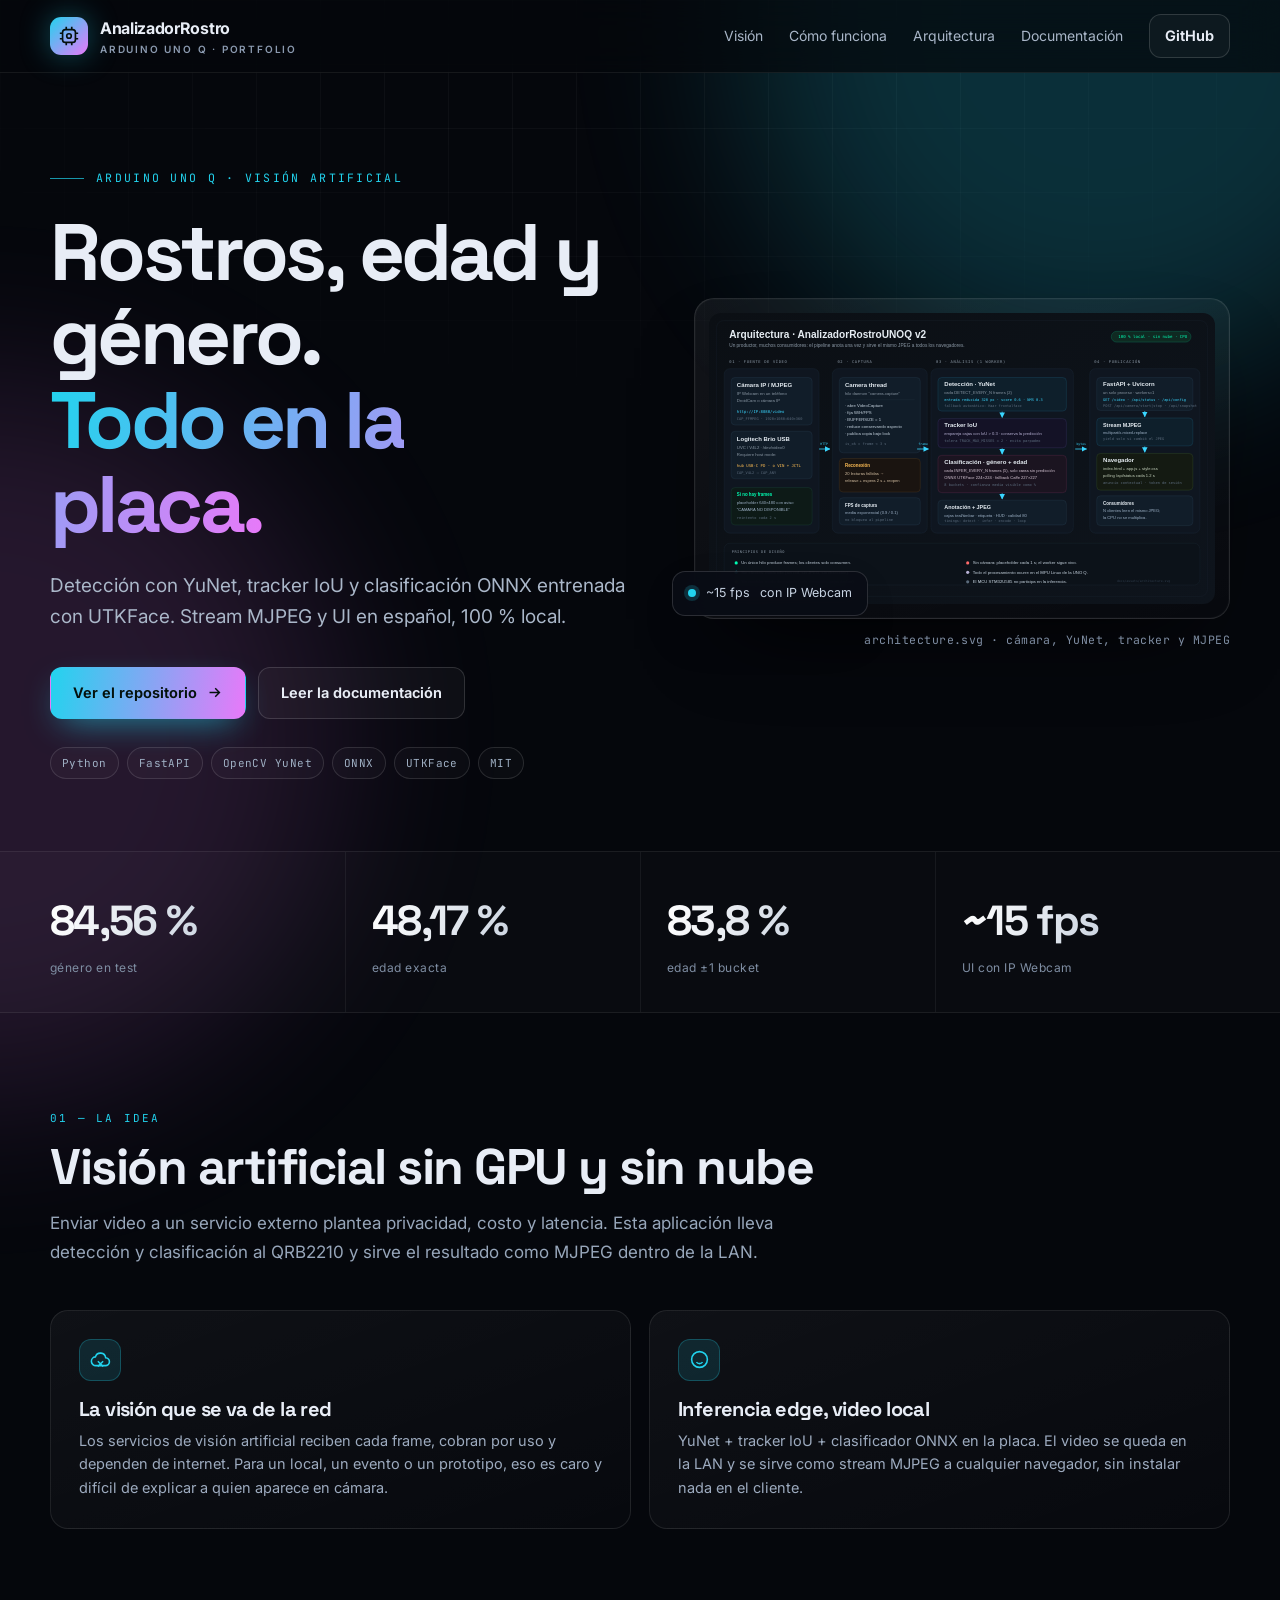
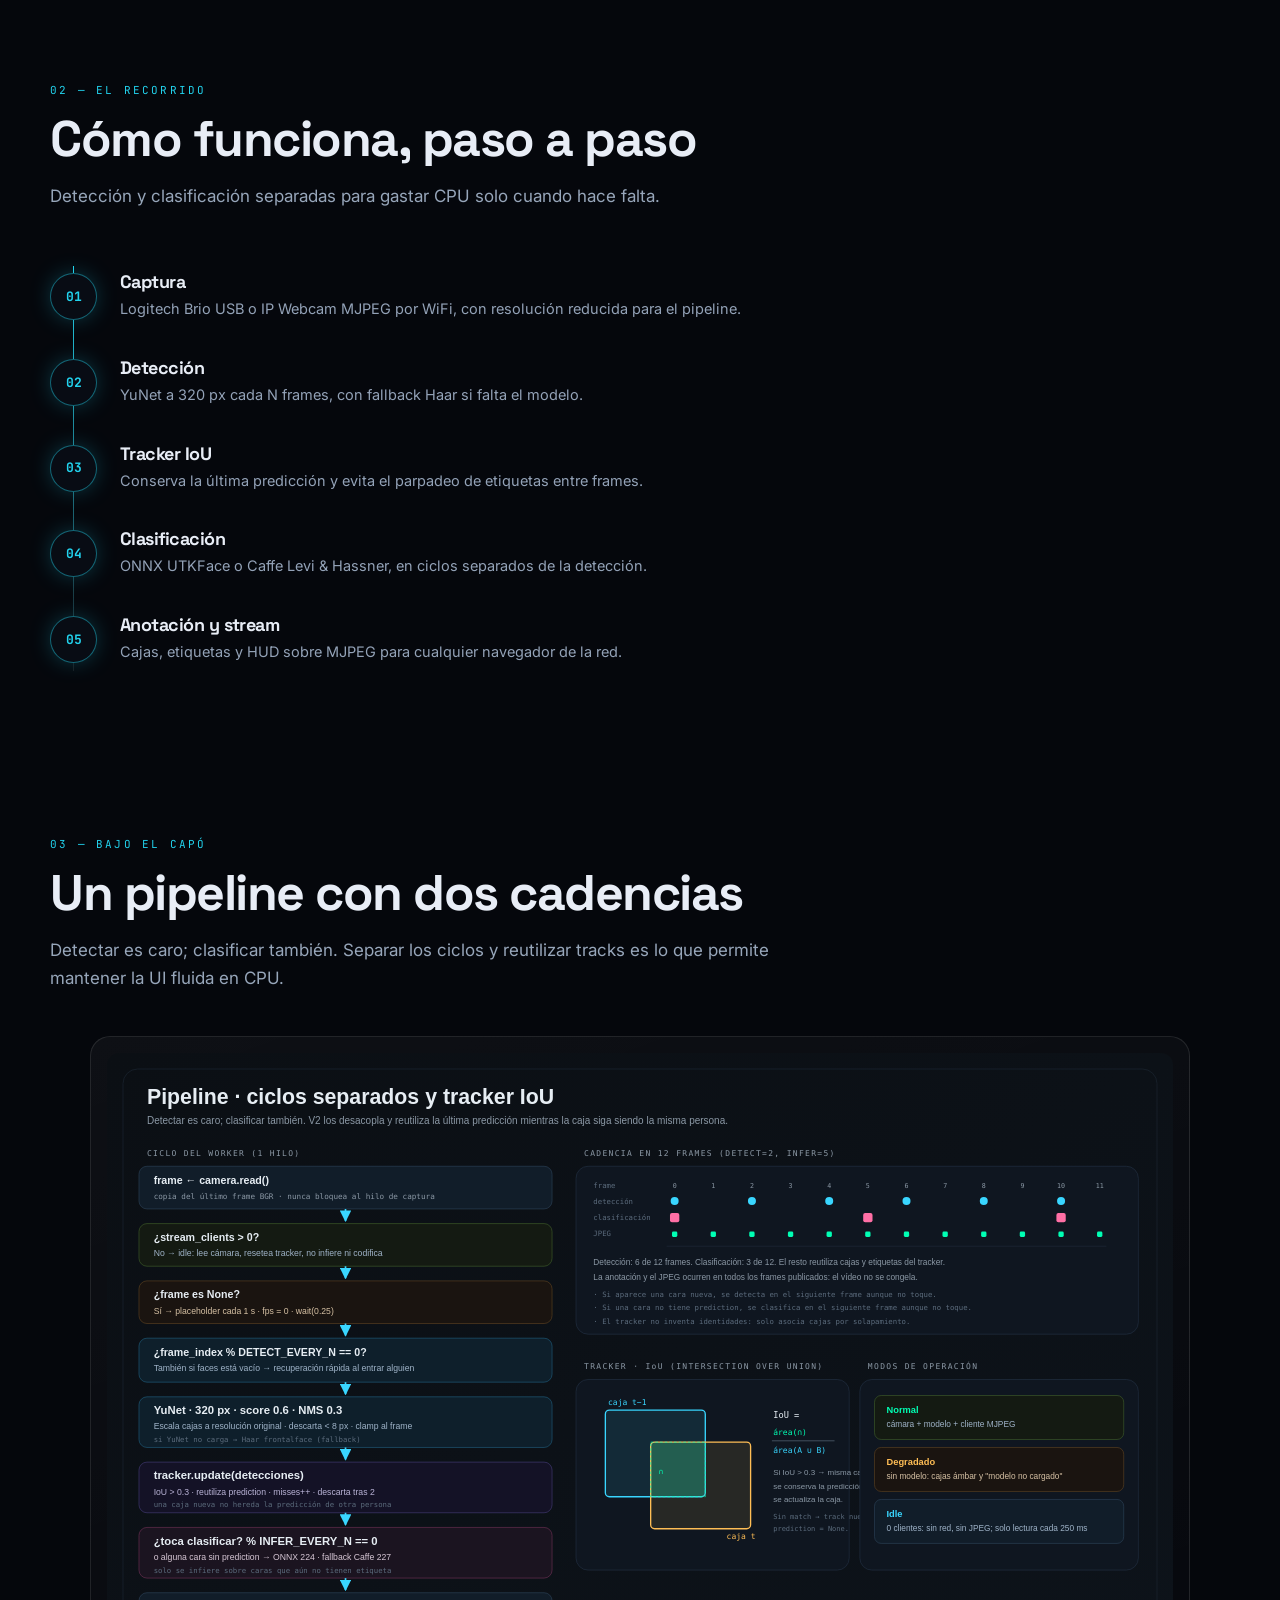
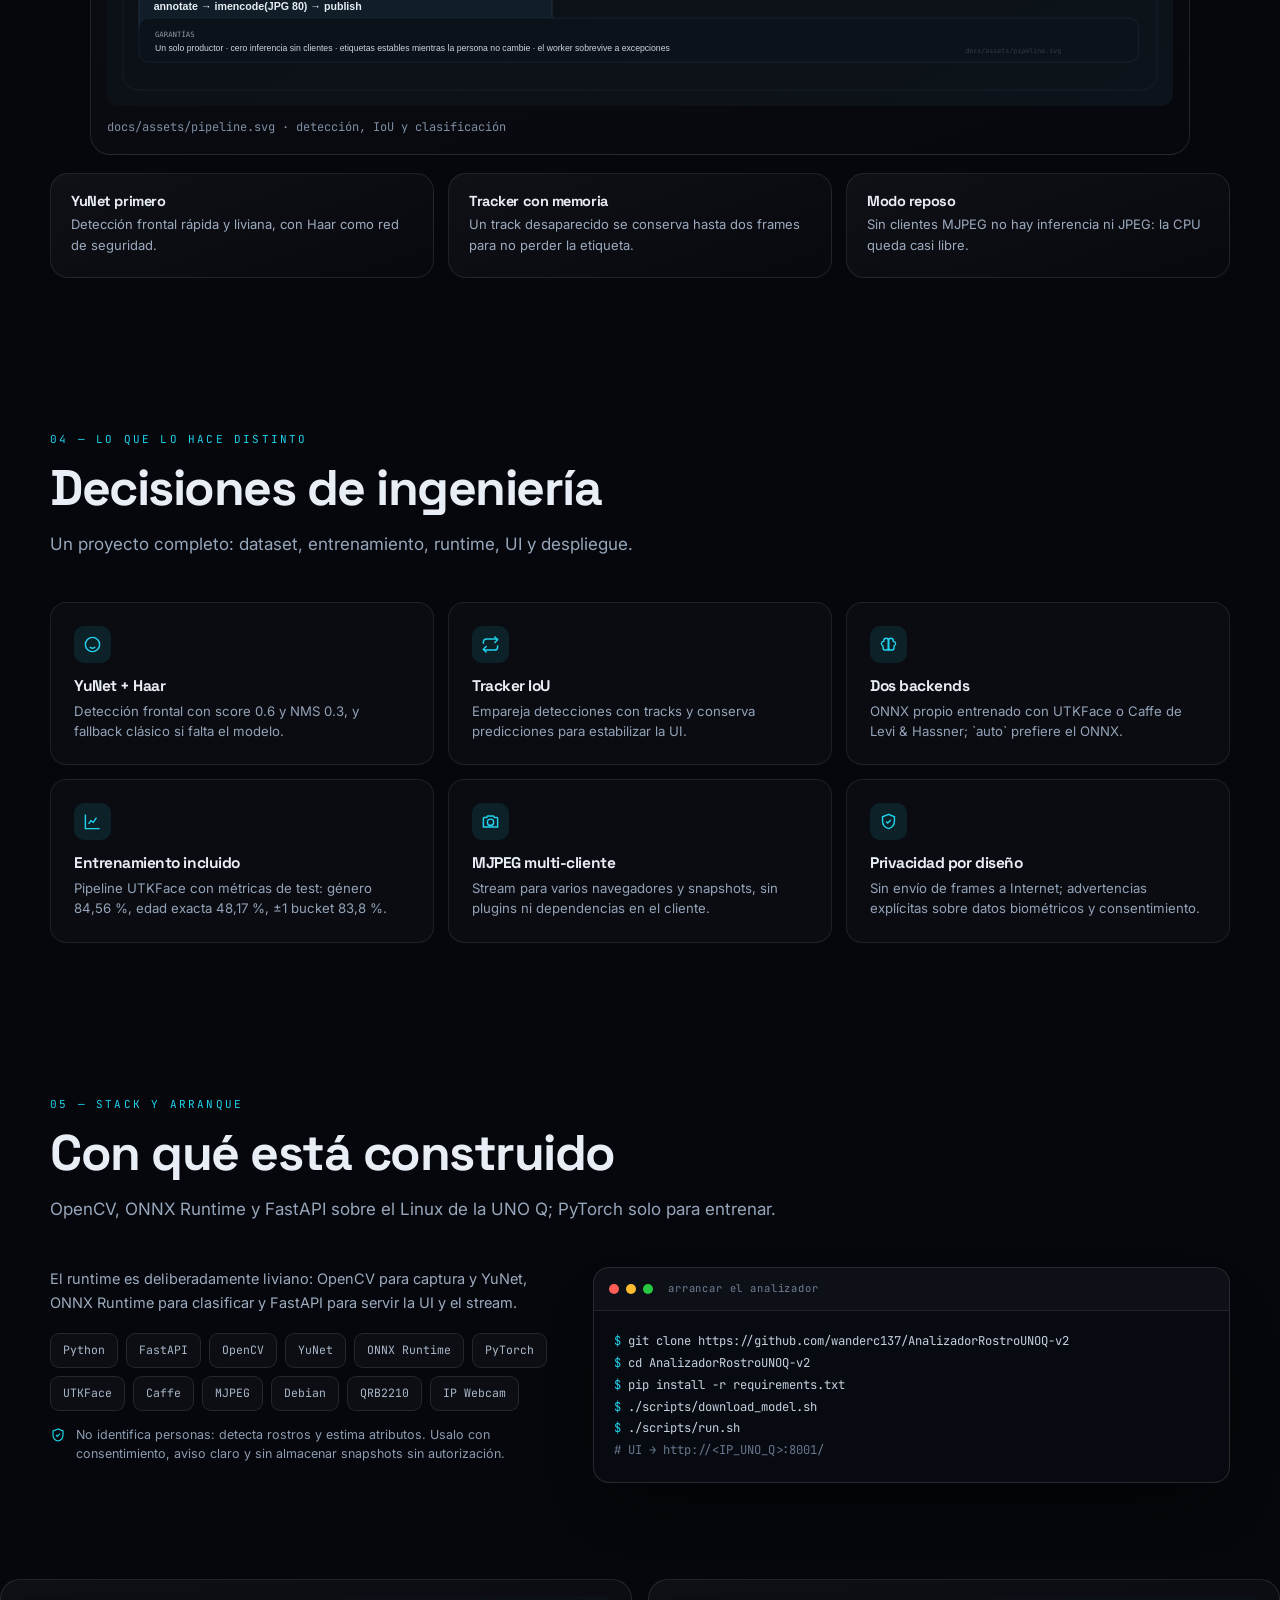
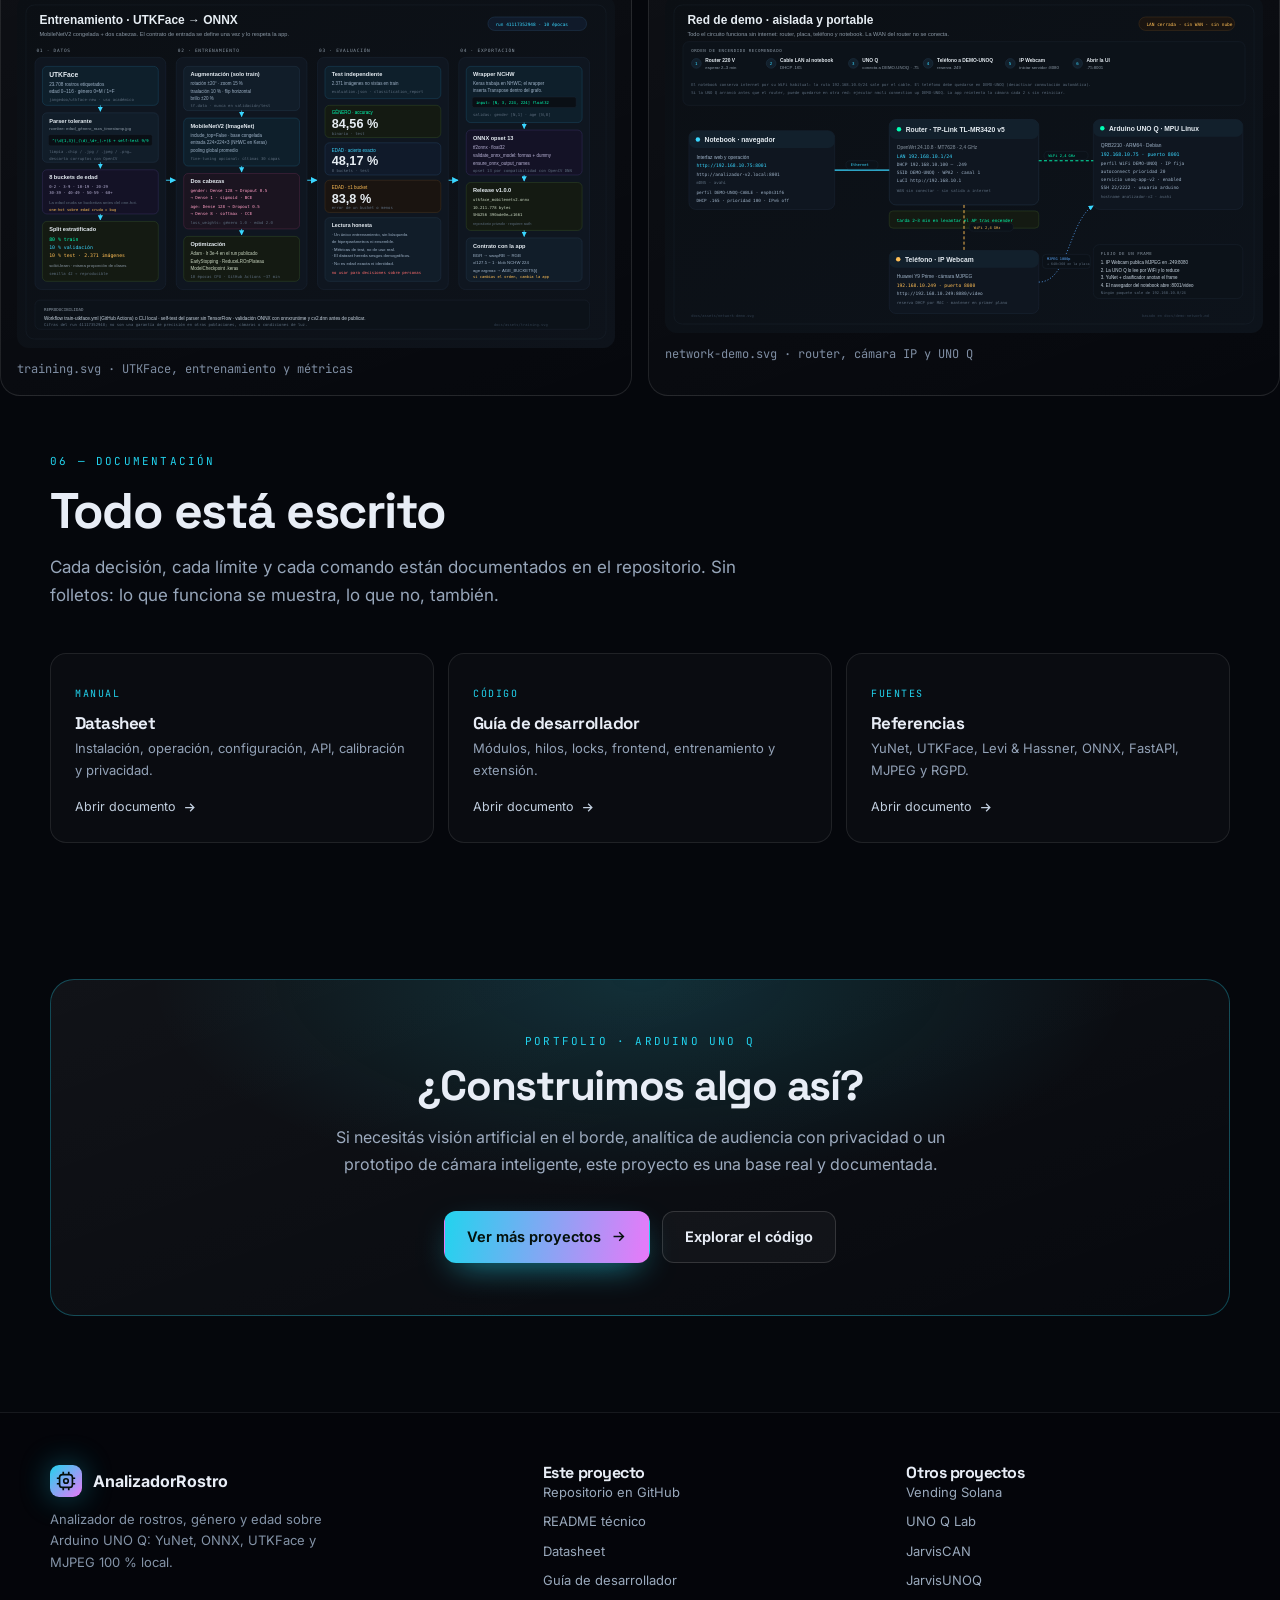
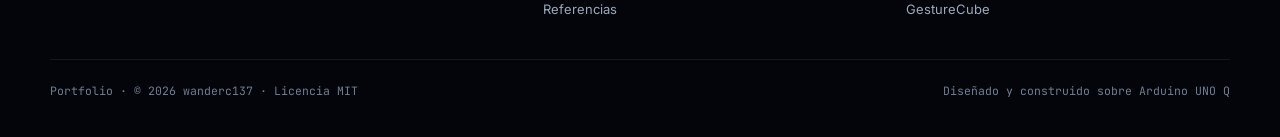
==== commit 87b2f961: "feat: enlace al portfolio central en el pie" ====
--- a/docs/index.html
+++ b/docs/index.html
@@ -21,7 +21,11 @@
 <link href="https://fonts.googleapis.com/css2?family=Inter:wght@400;500;600;700&family=JetBrains+Mono:wght@400;500;600&family=Space+Grotesk:wght@500;600;700&display=swap" rel="stylesheet">
 <style>
 *,*::before,*::after{box-sizing:border-box}
-html{scroll-behavior:smooth}
+html{scroll-behavior:smooth;scrollbar-color:#2a3448 #05070c;scrollbar-width:thin}
+::-webkit-scrollbar{width:10px;height:10px}
+::-webkit-scrollbar-track{background:#05070c}
+::-webkit-scrollbar-thumb{background:#2a3448;border-radius:999px;border:2px solid #05070c}
+::-webkit-scrollbar-thumb:hover{background:#3a4a66}
 body{
   margin:0;background:#05070c;color:#e8edf6;
   font-family:'Inter',system-ui,-apple-system,'Segoe UI',sans-serif;
@@ -423,7 +427,7 @@
       </div>
     </div>
     <div class="foot-bottom">
-      <span>© 2026 wanderc137 · Licencia MIT</span>
+      <span><a href="https://wanderc137.github.io/">Portfolio</a> · © 2026 wanderc137 · Licencia MIT</span>
       <span>Diseñado y construido sobre Arduino UNO Q</span>
     </div>
   </div>
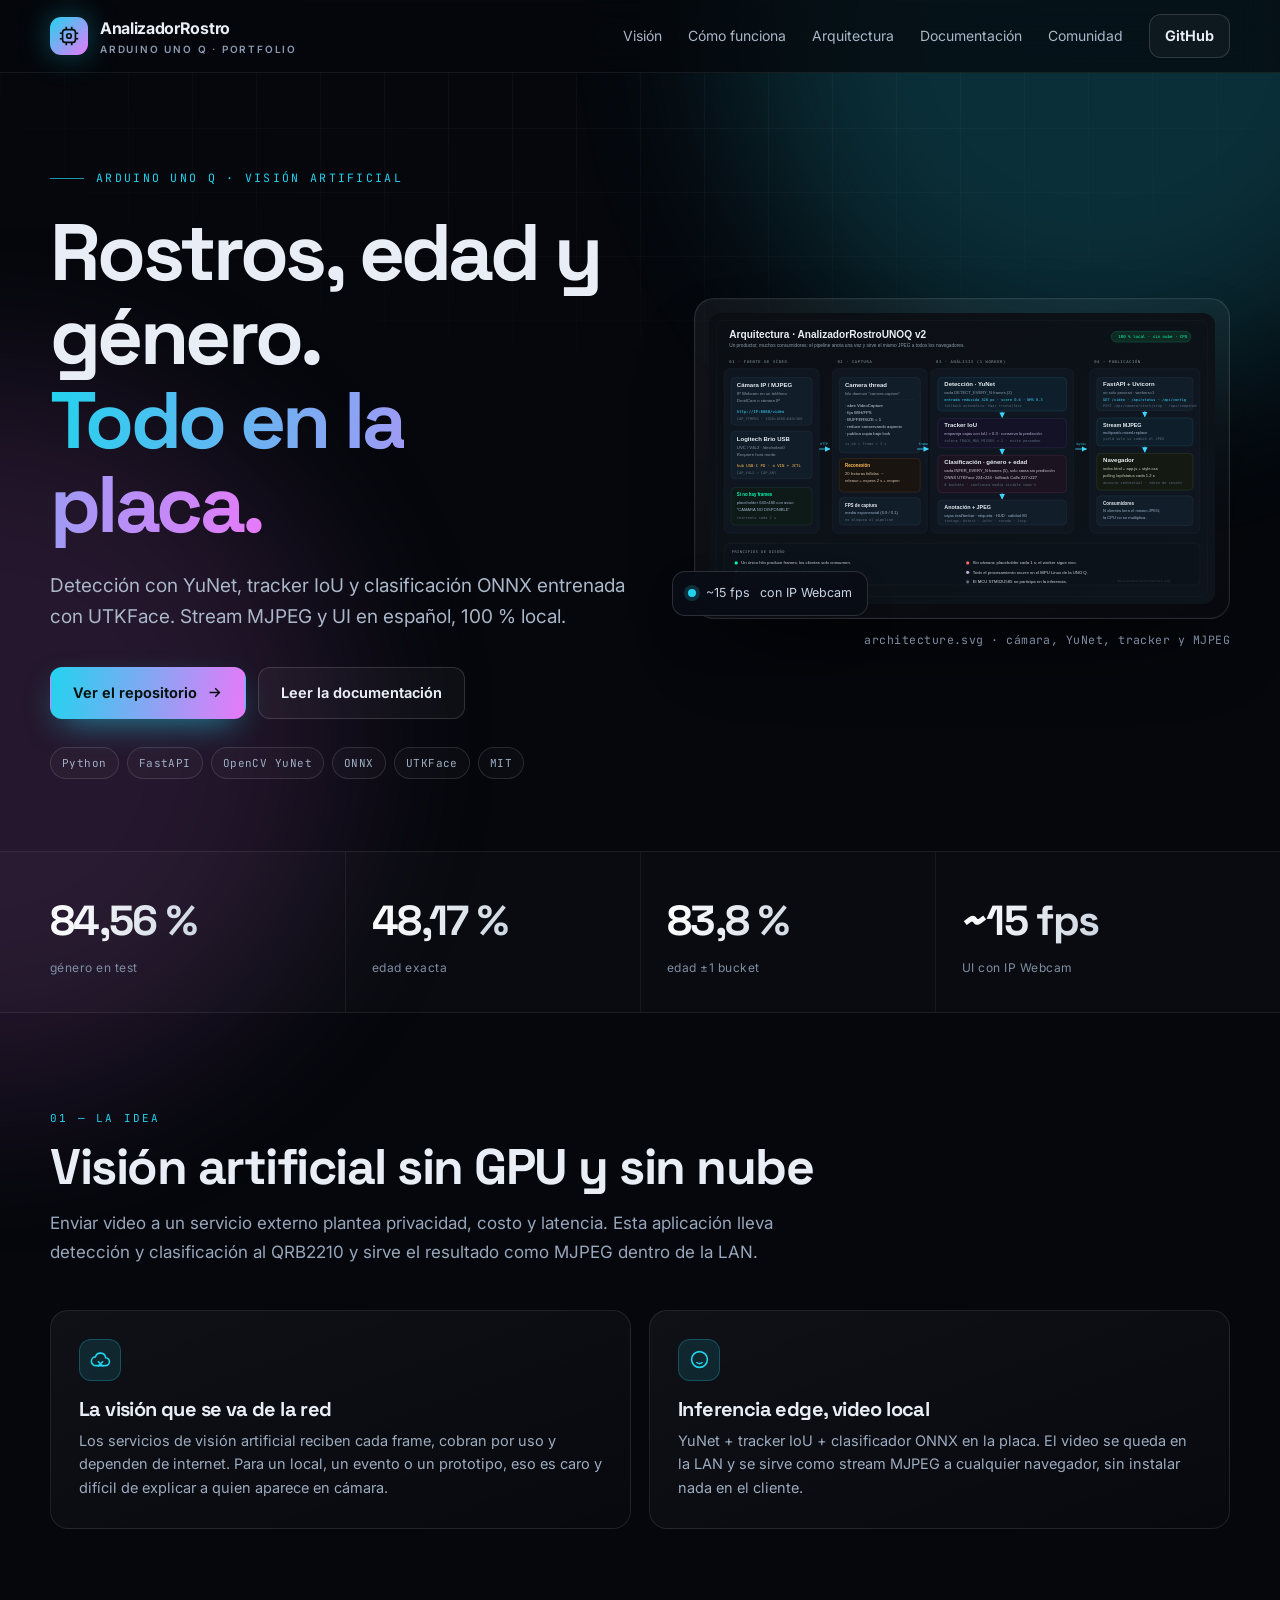
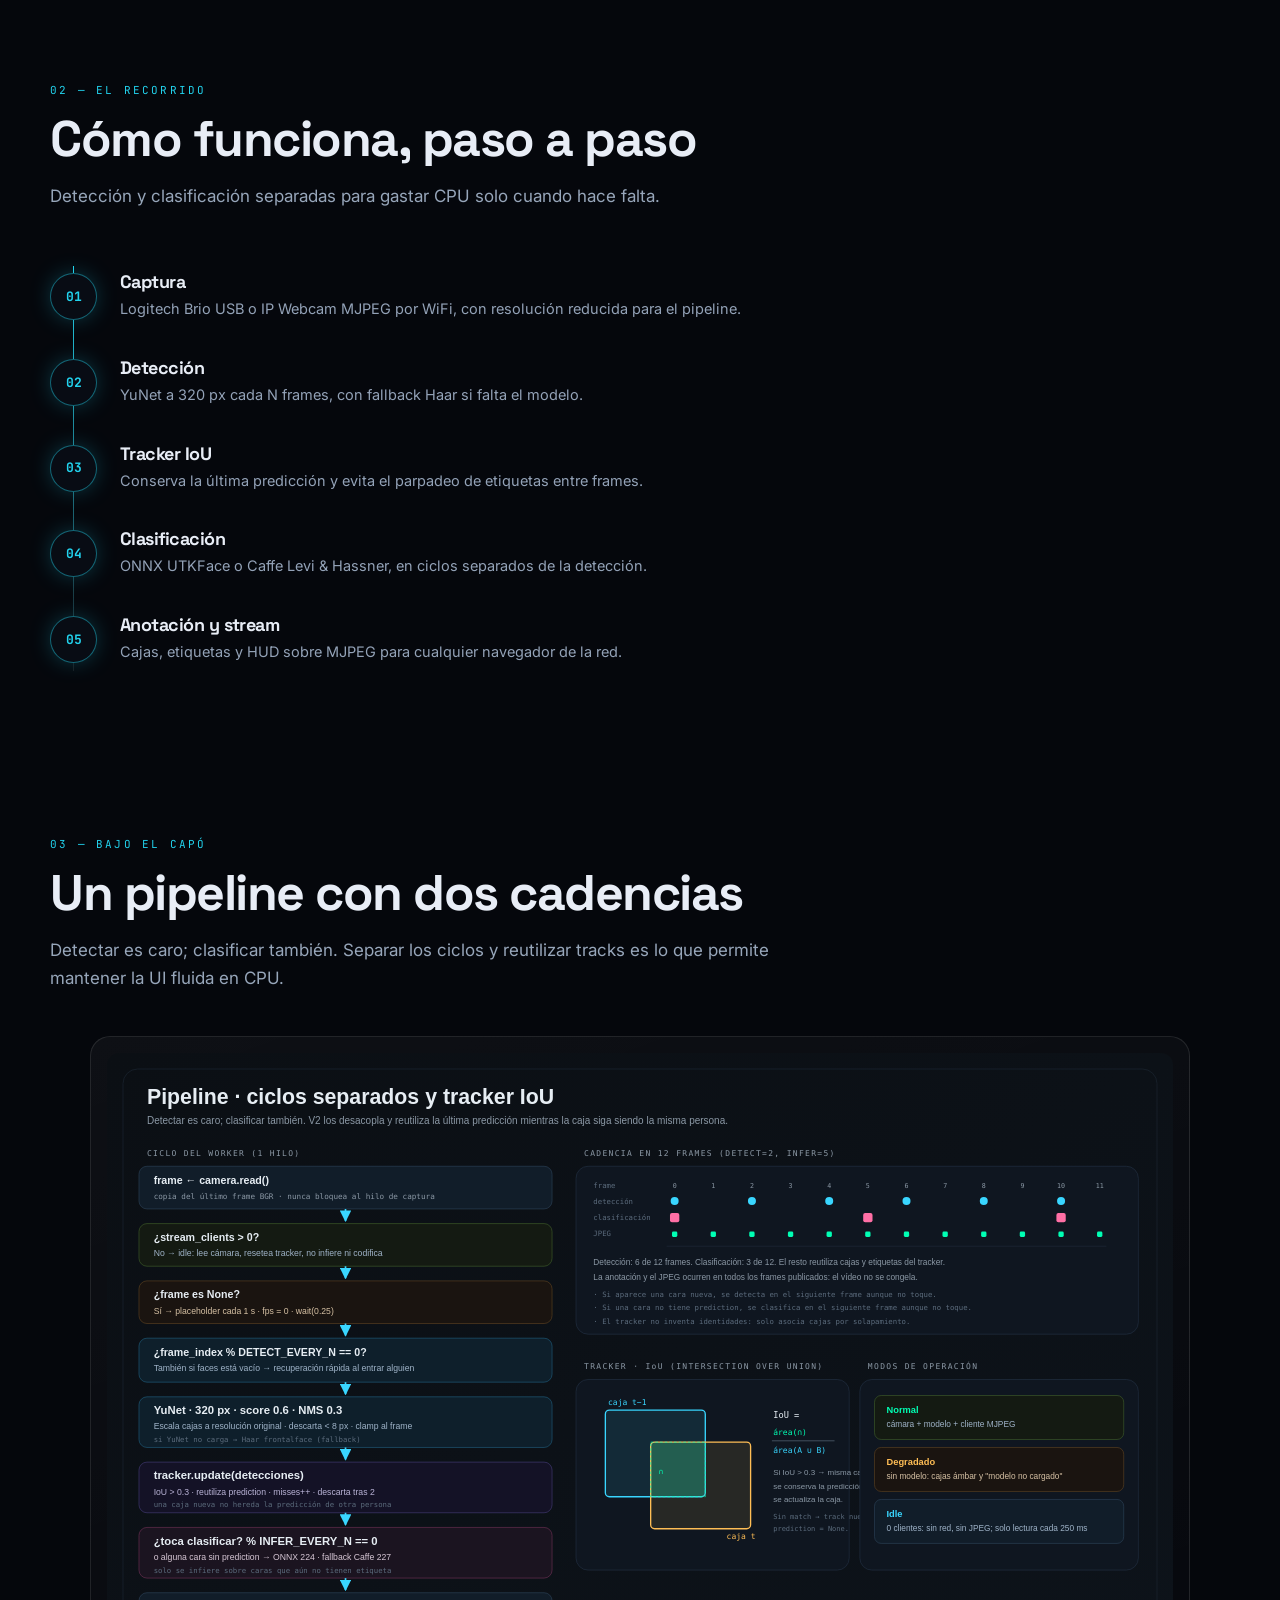
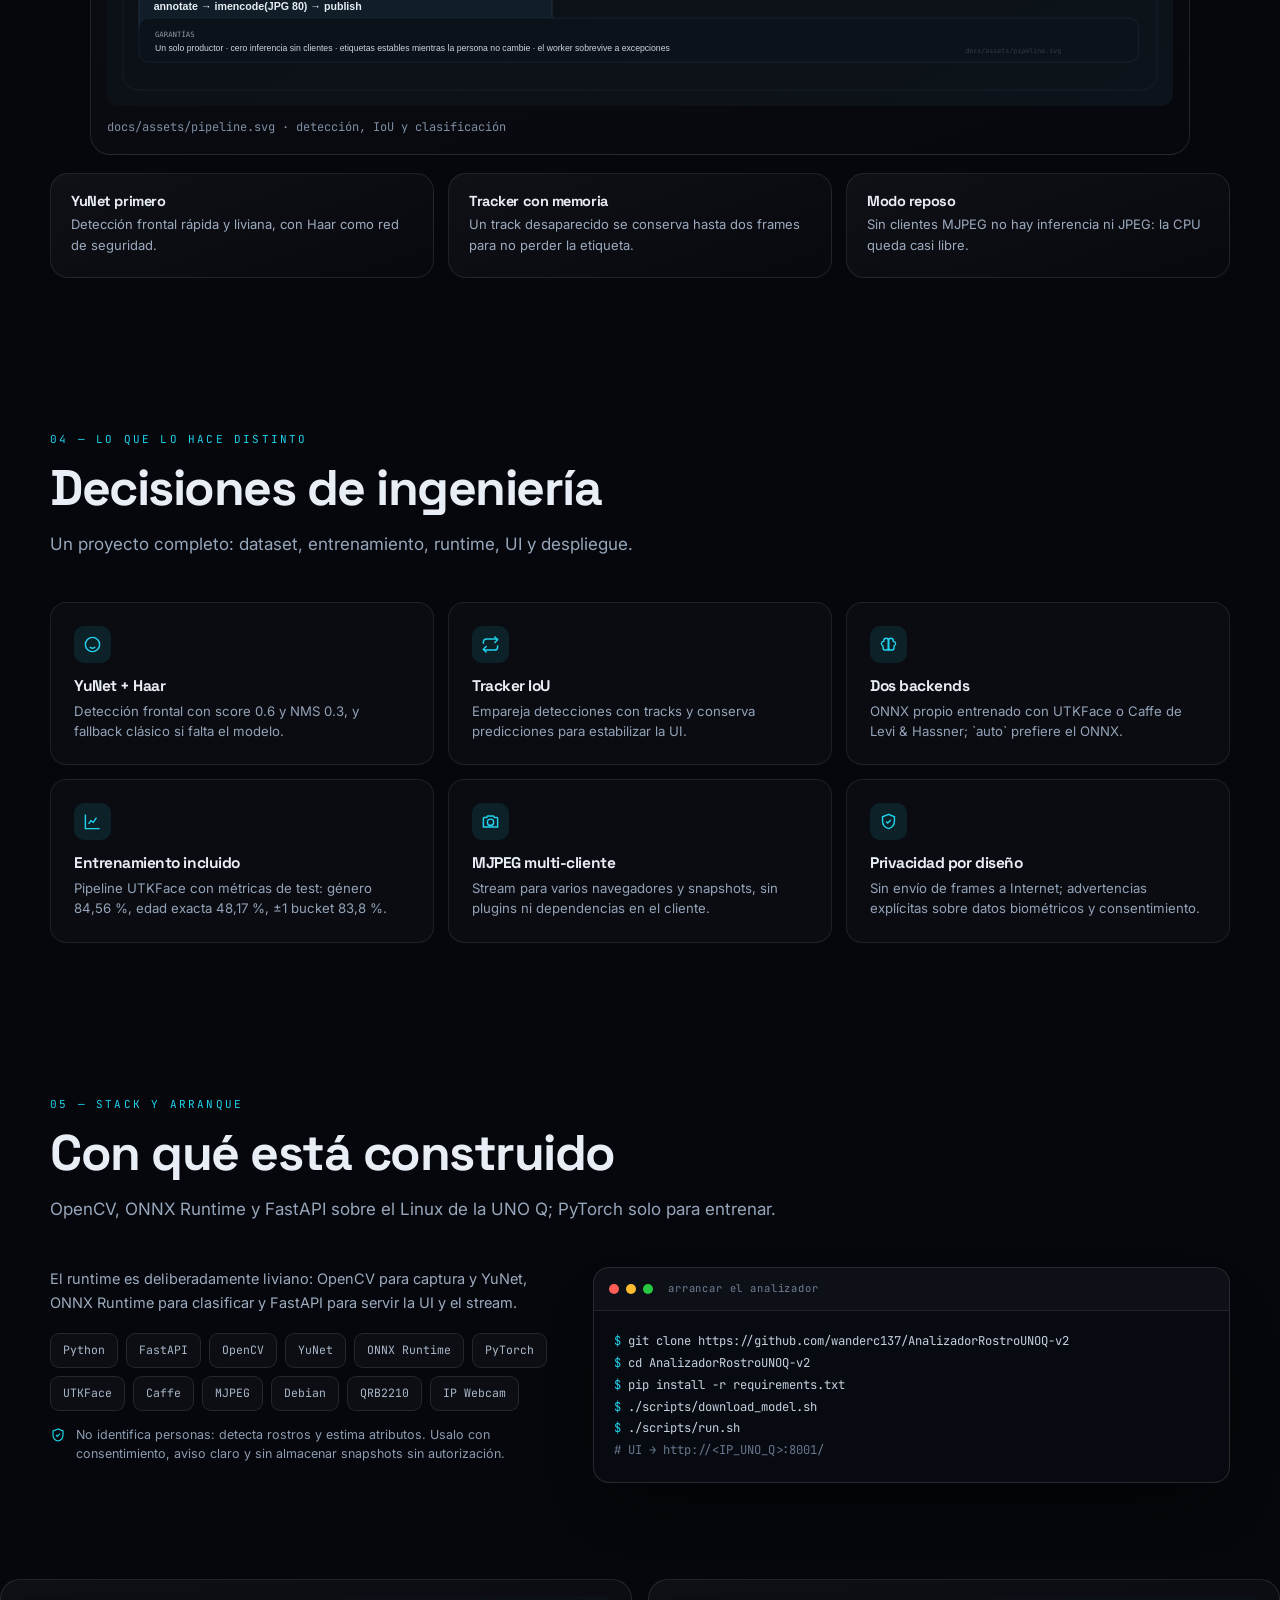
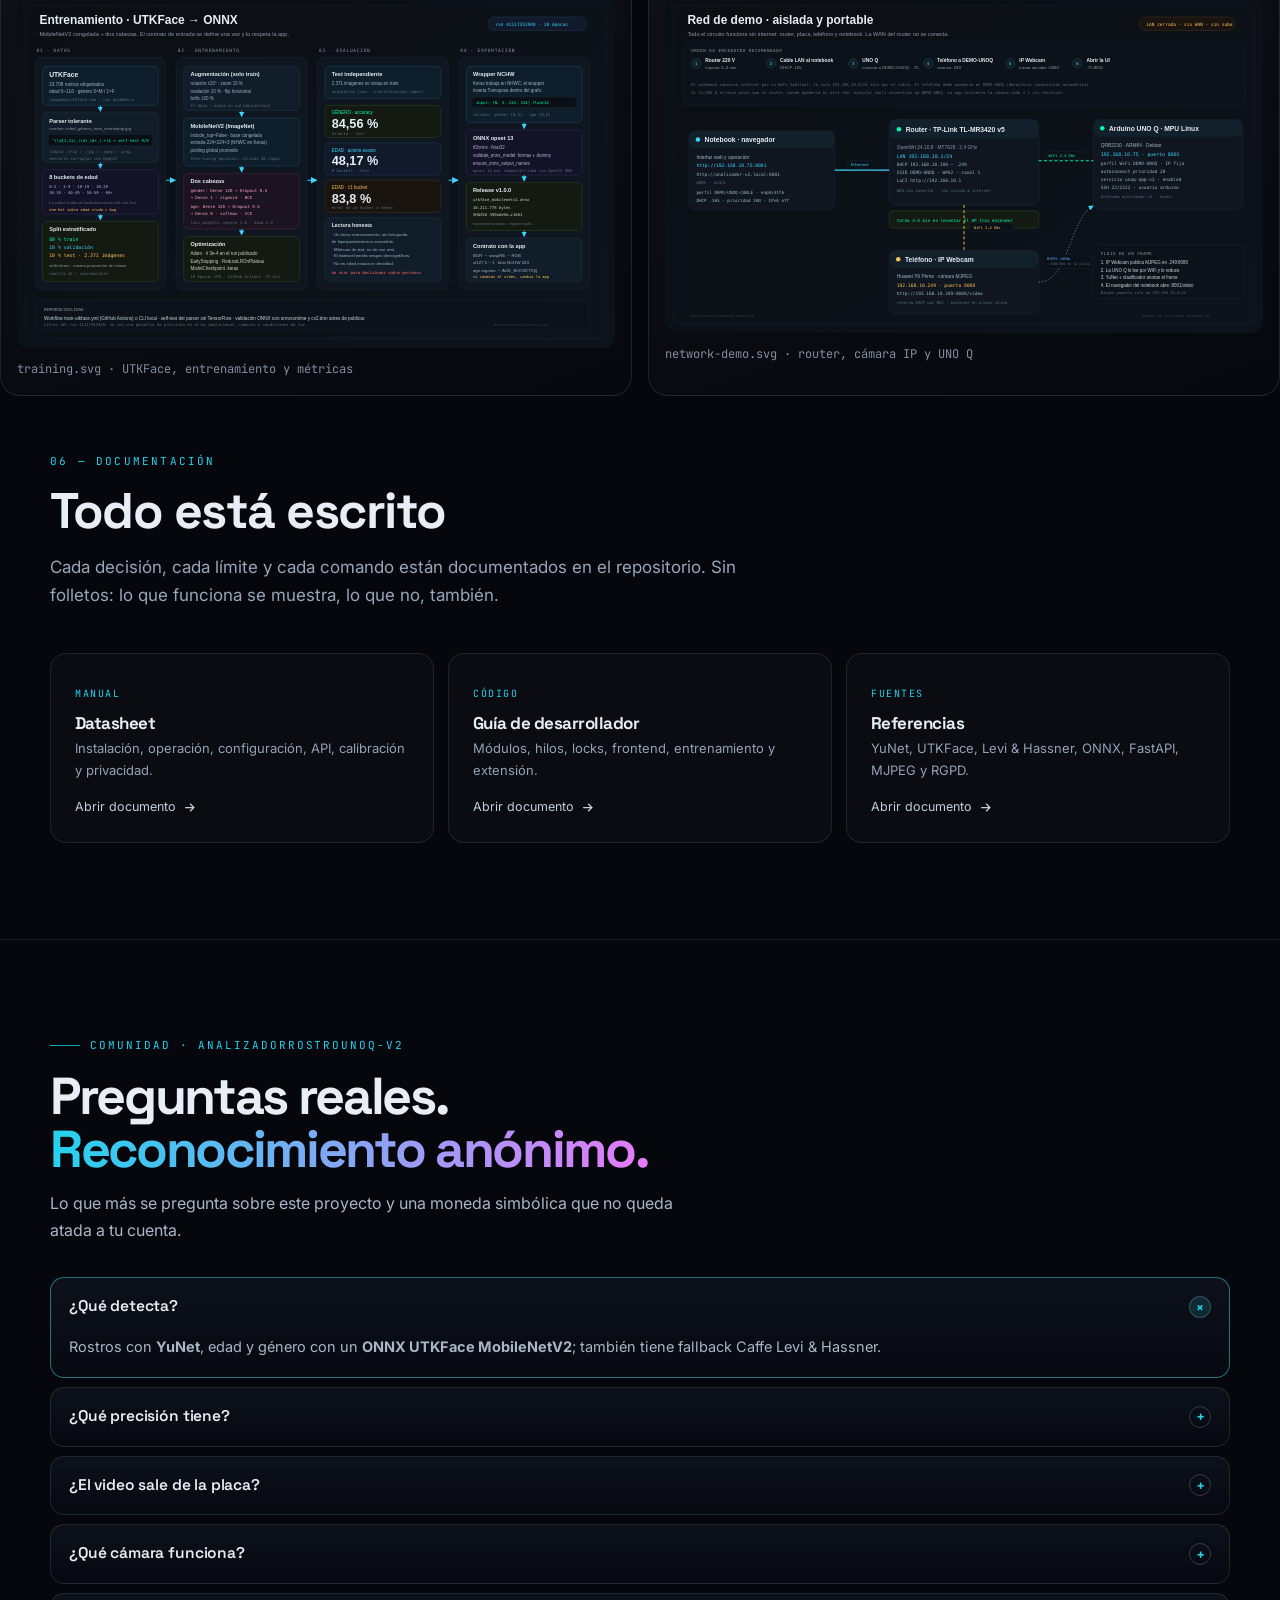
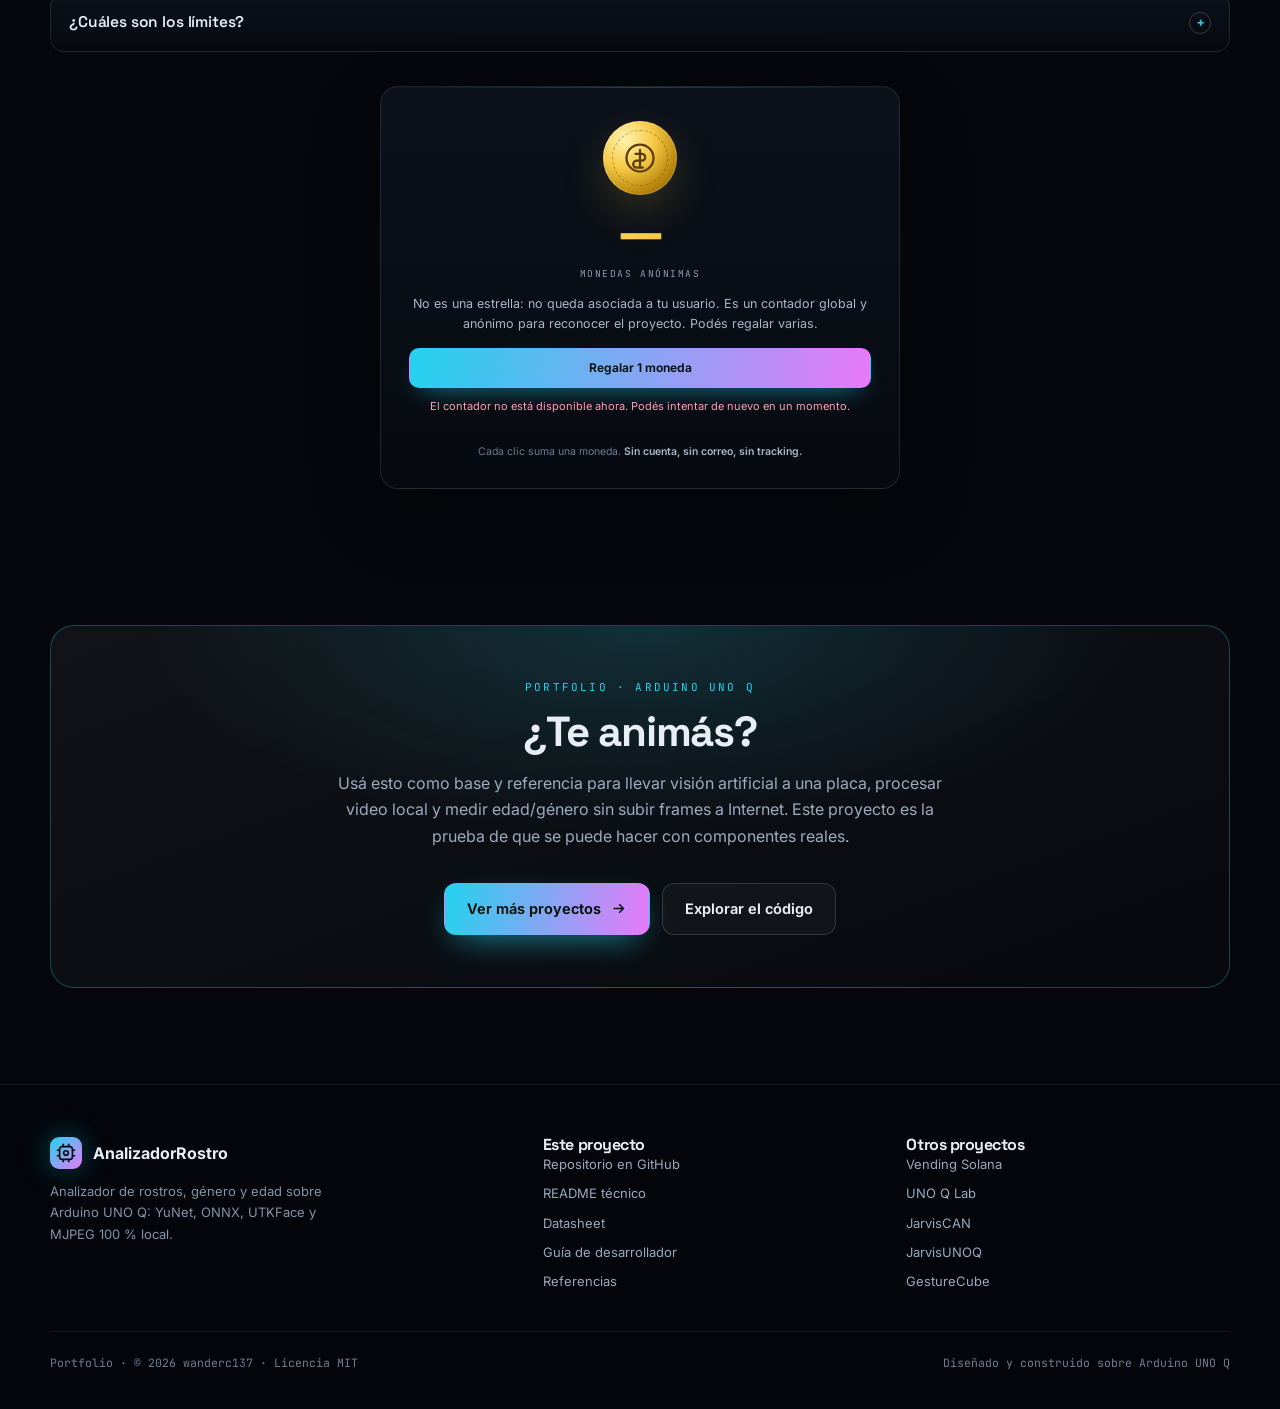
==== commit 7dc91c02: "feat: FAQ, monedas anónimas y nuevo CTA" ====
--- a/docs/index.html
+++ b/docs/index.html
@@ -258,7 +258,7 @@
   .section{padding:72px 0}
 }
 </style>
-</head>
+<link rel="stylesheet" href="assets/community.css?v=5"></head>
 <body style="--accent:#22D3EE;--accent2:#E879F9">
 <div class="grid-overlay"></div>
 <div class="glow one"></div>
@@ -275,6 +275,7 @@
       <a href="#como">Cómo funciona</a>
       <a href="#arquitectura">Arquitectura</a>
       <a href="#docs">Documentación</a>
+      <a href="#comunidad">Comunidad</a>
       <a class="btn btn-ghost" style="padding:9px 15px" href="https://github.com/wanderc137/AnalizadorRostroUNOQ-v2" target="_blank" rel="noopener">GitHub</a>
     </nav>
   </div>
@@ -393,8 +394,8 @@
   <div class="wrap">
     <div class="cta-card reveal">
       <div class="kicker" style="justify-content:center">Portfolio · Arduino UNO Q</div>
-      <h2>¿Construimos algo así?</h2>
-      <p>Si necesitás visión artificial en el borde, analítica de audiencia con privacidad o un prototipo de cámara inteligente, este proyecto es una base real y documentada.</p>
+      <h2>¿Te animás?</h2>
+      <p>Usá esto como base y referencia para llevar visión artificial a una placa, procesar video local y medir edad/género sin subir frames a Internet. Este proyecto es la prueba de que se puede hacer con componentes reales.</p>
       <div class="hero-actions">
         <a class="btn btn-primary" href="https://github.com/wanderc137" target="_blank" rel="noopener">Ver más proyectos <svg viewBox="0 0 24 24"><path d="M5 12h14M13 6l6 6-6 6"/></svg></a>
         <a class="btn btn-ghost" href="https://github.com/wanderc137/AnalizadorRostroUNOQ-v2" target="_blank" rel="noopener">Explorar el código</a>
@@ -446,5 +447,8 @@
   document.querySelectorAll('.reveal').forEach(function(el){ io.observe(el); });
 })();
 </script>
+
+<script>window.PORTFOLIO_COMMUNITY = {"account": "wanderc137", "repo": "AnalizadorRostroUNOQ-v2", "coinNamespace": "wanderc137-analizadorrostrounoq-v2-coins-v1", "faqs": [{"q": "¿Qué detecta?", "a": "Rostros con <b>YuNet</b>, edad y género con un <b>ONNX UTKFace MobileNetV2</b>; también tiene fallback Caffe Levi & Hassner."}, {"q": "¿Qué precisión tiene?", "a": "84,56 % de género, 48,17 % de edad exacta y 83,8 % ±1 bucket en el conjunto de validación; no es un sistema biométrico."}, {"q": "¿El video sale de la placa?", "a": "No. La cámara entra localmente, el backend procesa y sirve <b>MJPEG</b>; no se suben frames a la nube."}, {"q": "¿Qué cámara funciona?", "a": "Una cámara IP por HTTP fue validada; la Brio USB no se probó por falta de hub USB-C con PD."}, {"q": "¿Cuáles son los límites?", "a": "Sesgo del dataset, edad aproximada, ~15 fps en la UNO Q y una sola cámara por instancia."}]};</script>
+<script src="assets/community.js?v=5" defer></script>
 </body>
 </html>
--- a/docs/assets/community.css
+++ b/docs/assets/community.css
@@ -0,0 +1,118 @@
+/* Comunidad · FAQ, preguntas y monedas anónimas */
+.psc-section{
+  position:relative;
+  scroll-margin-top:86px;
+  padding:clamp(56px,8vw,96px) 0;
+  border-top:1px solid rgba(255,255,255,.08);
+}
+.psc-head{max-width:760px;margin-bottom:34px}
+.psc-kicker{
+  display:flex;align-items:center;gap:10px;margin-bottom:16px;
+  font-family:'JetBrains Mono',ui-monospace,monospace;font-size:11px;letter-spacing:.18em;
+  text-transform:uppercase;color:var(--accent);
+}
+.psc-kicker::before{content:"";width:30px;height:1px;background:var(--accent);opacity:.75}
+.psc-head h2{
+  font-family:'Space Grotesk','Inter',sans-serif;font-size:clamp(32px,4.2vw,52px);
+  line-height:1.02;letter-spacing:-.045em;margin:0 0 14px;
+}
+.psc-head p{color:#a9b6c8;font-size:16px;line-height:1.65;margin:0;max-width:66ch}
+.psc-head .psc-grad{
+  background:linear-gradient(100deg,var(--accent),var(--accent2));
+  -webkit-background-clip:text;background-clip:text;color:transparent;
+}
+.psc-faq{display:flex;flex-direction:column;gap:9px;margin-bottom:34px}
+.psc-faq-item{
+  border:1px solid rgba(255,255,255,.1);border-radius:14px;
+  background:linear-gradient(180deg,rgba(14,20,31,.78),rgba(8,11,18,.72));
+  overflow:hidden;transition:border-color .18s,background .18s;
+}
+.psc-faq-item:hover{border-color:rgba(255,255,255,.18)}
+.psc-faq-item[open]{border-color:color-mix(in srgb,var(--accent) 42%,rgba(255,255,255,.12))}
+.psc-faq-item summary{
+  display:flex;align-items:center;justify-content:space-between;gap:16px;
+  padding:16px 18px;cursor:pointer;list-style:none;
+  font-family:'Space Grotesk','Inter',sans-serif;font-size:15.5px;font-weight:600;letter-spacing:-.01em;
+}
+.psc-faq-item summary::-webkit-details-marker{display:none}
+.psc-faq-item summary .psc-plus{
+  flex:0 0 22px;width:22px;height:22px;border-radius:50%;
+  display:grid;place-items:center;border:1px solid rgba(255,255,255,.18);
+  color:var(--accent);font-size:15px;line-height:1;transition:transform .2s,background .2s;
+}
+.psc-faq-item[open] summary .psc-plus{transform:rotate(45deg);background:color-mix(in srgb,var(--accent) 14%,transparent)}
+.psc-faq-body{padding:0 18px 17px;color:#a9b6c8;font-size:14.5px;line-height:1.7}
+.psc-faq-body code{font-family:'JetBrains Mono',monospace;font-size:.88em;color:#d8e4f5;background:rgba(255,255,255,.06);padding:2px 5px;border-radius:5px}
+.psc-coin-wrap{max-width:520px;margin:0 auto;width:100%}
+.psc-grid{display:grid;grid-template-columns:minmax(0,1.25fr) minmax(300px,.75fr);gap:16px;align-items:stretch}
+.psc-card{
+  position:relative;border:1px solid rgba(255,255,255,.1);border-radius:18px;
+  background:linear-gradient(180deg,rgba(14,20,31,.82),rgba(8,11,18,.75));
+  padding:clamp(18px,2.6vw,28px);box-shadow:0 24px 70px rgba(0,0,0,.22);
+  overflow:hidden;
+}
+.psc-card::before{
+  content:"";position:absolute;inset:0 0 auto;height:1px;
+  background:linear-gradient(90deg,transparent,color-mix(in srgb,var(--accent) 45%,transparent),transparent);
+  opacity:.6;
+}
+.psc-card h3{
+  font-family:'Space Grotesk','Inter',sans-serif;font-size:20px;letter-spacing:-.025em;margin:0 0 5px;
+}
+.psc-card .psc-sub{color:#8e9bb0;font-size:12.5px;line-height:1.5;margin:0 0 16px}
+.psc-btn{
+  display:inline-flex;align-items:center;justify-content:center;gap:7px;
+  border:1px solid rgba(255,255,255,.16);border-radius:10px;padding:9px 14px;
+  background:rgba(255,255,255,.03);color:#e8edf6;font:inherit;font-size:12px;font-weight:650;
+  cursor:pointer;transition:transform .14s,border-color .14s,background .14s,box-shadow .14s;
+}
+.psc-btn:hover{transform:translateY(-1px);border-color:rgba(255,255,255,.3);background:rgba(255,255,255,.06)}
+.psc-btn.primary{
+  background:linear-gradient(100deg,var(--accent),var(--accent2));border-color:transparent;color:#04110c;
+  box-shadow:0 10px 26px -12px color-mix(in srgb,var(--accent) 75%,transparent);
+}
+.psc-btn.primary:hover{filter:brightness(1.06);box-shadow:0 16px 34px -12px color-mix(in srgb,var(--accent) 80%,transparent)}
+.psc-btn:disabled{opacity:.55;cursor:not-allowed;transform:none;filter:none}
+
+.psc-coin{display:flex;flex-direction:column;justify-content:space-between;min-height:100%}
+.psc-coin-top{text-align:center;padding:6px 0 12px}
+.psc-coin-icon{
+  width:74px;height:74px;margin:0 auto 10px;border-radius:50%;
+  display:grid;place-items:center;position:relative;
+  background:radial-gradient(circle at 30% 25%,#fff3b0,#f6c945 38%,#b8860b 72%,#6b4c00 100%);
+  box-shadow:0 0 0 1px rgba(255,255,255,.2) inset,0 16px 45px rgba(246,201,69,.18);
+  animation:psc-float 4.5s ease-in-out infinite;
+}
+.psc-coin-icon::after{
+  content:"";position:absolute;inset:9px;border-radius:50%;border:1px dashed rgba(70,45,0,.38);
+}
+.psc-coin-icon svg{width:36px;height:36px;position:relative;z-index:1}
+.psc-coin-count{
+  font-family:'Space Grotesk','Inter',sans-serif;font-size:clamp(38px,5vw,54px);
+  line-height:1;letter-spacing:-.05em;font-weight:700;
+  background:linear-gradient(100deg,#fff0a8,#f6c945 55%,#d99a12);
+  -webkit-background-clip:text;background-clip:text;color:transparent;
+}
+.psc-coin-label{font-family:'JetBrains Mono',monospace;font-size:9.5px;letter-spacing:.16em;text-transform:uppercase;color:#8e9bb0;margin-top:7px}
+.psc-coin-copy{color:#a9b6c8;font-size:12.5px;line-height:1.6;text-align:center;margin:0 0 14px}
+.psc-coin-btn{width:100%}
+.psc-coin-msg{min-height:34px;text-align:center;font-size:11px;color:#8e9bb0;line-height:1.5;margin:10px 0 0}
+.psc-coin-msg.ok{color:#f6c945}
+.psc-coin-msg.bad{color:#ff9fb1}
+.psc-coin-small{font-size:10.5px;color:#6f7c91;text-align:center;line-height:1.5;margin:12px 0 0}
+.psc-coin-small strong{color:#a9b6c8;font-weight:600}
+@keyframes psc-float{0%,100%{transform:translateY(0)}50%{transform:translateY(-5px)}}
+@media(max-width:860px){
+  .psc-grid{grid-template-columns:1fr}
+  .psc-coin{min-height:auto}
+}
+@media(max-width:560px){
+  .psc-faq-item summary{font-size:14px;padding:14px}
+  .psc-faq-body{padding:0 14px 15px;font-size:13.5px}
+  .psc-actions{width:100%}
+  .psc-actions .psc-btn{flex:1}
+}
+@media(prefers-reduced-motion:reduce){
+  .psc-coin-icon{animation:none}
+  .psc-btn,.psc-faq-item{transition:none}
+}
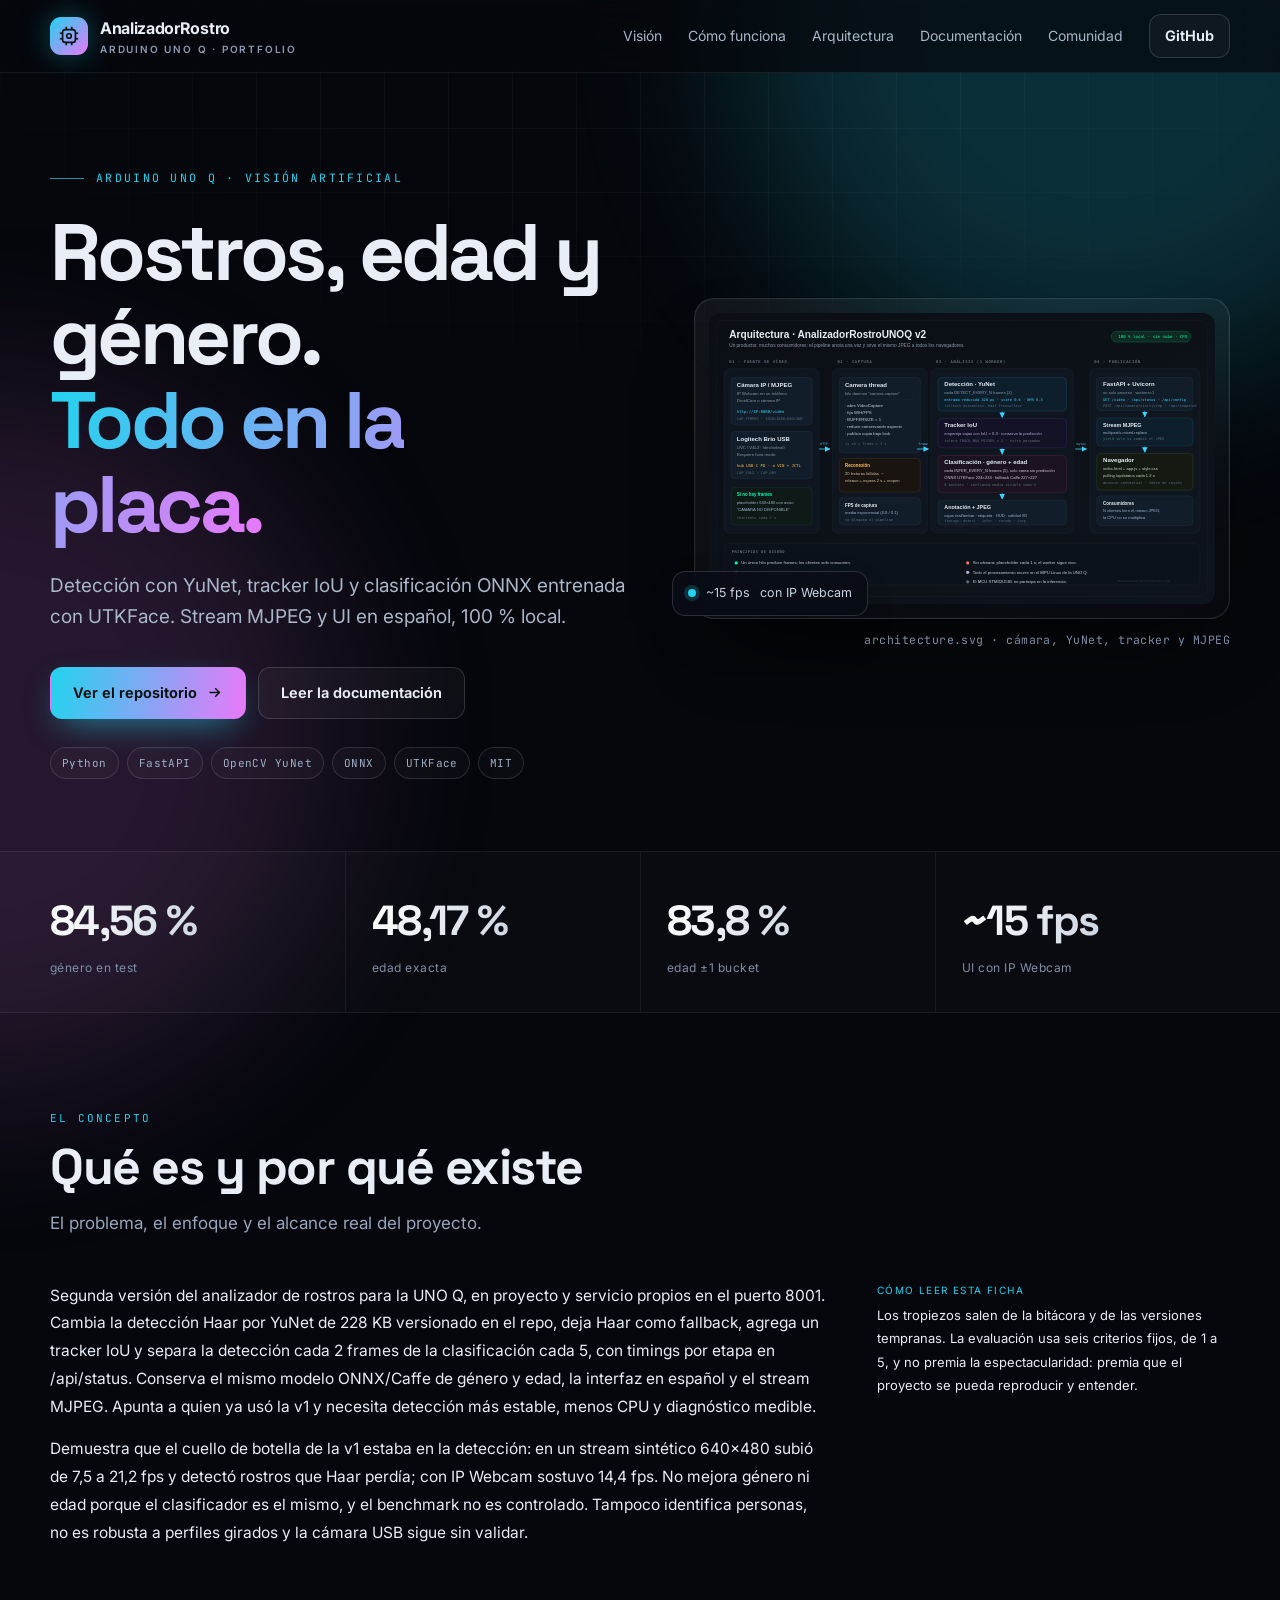
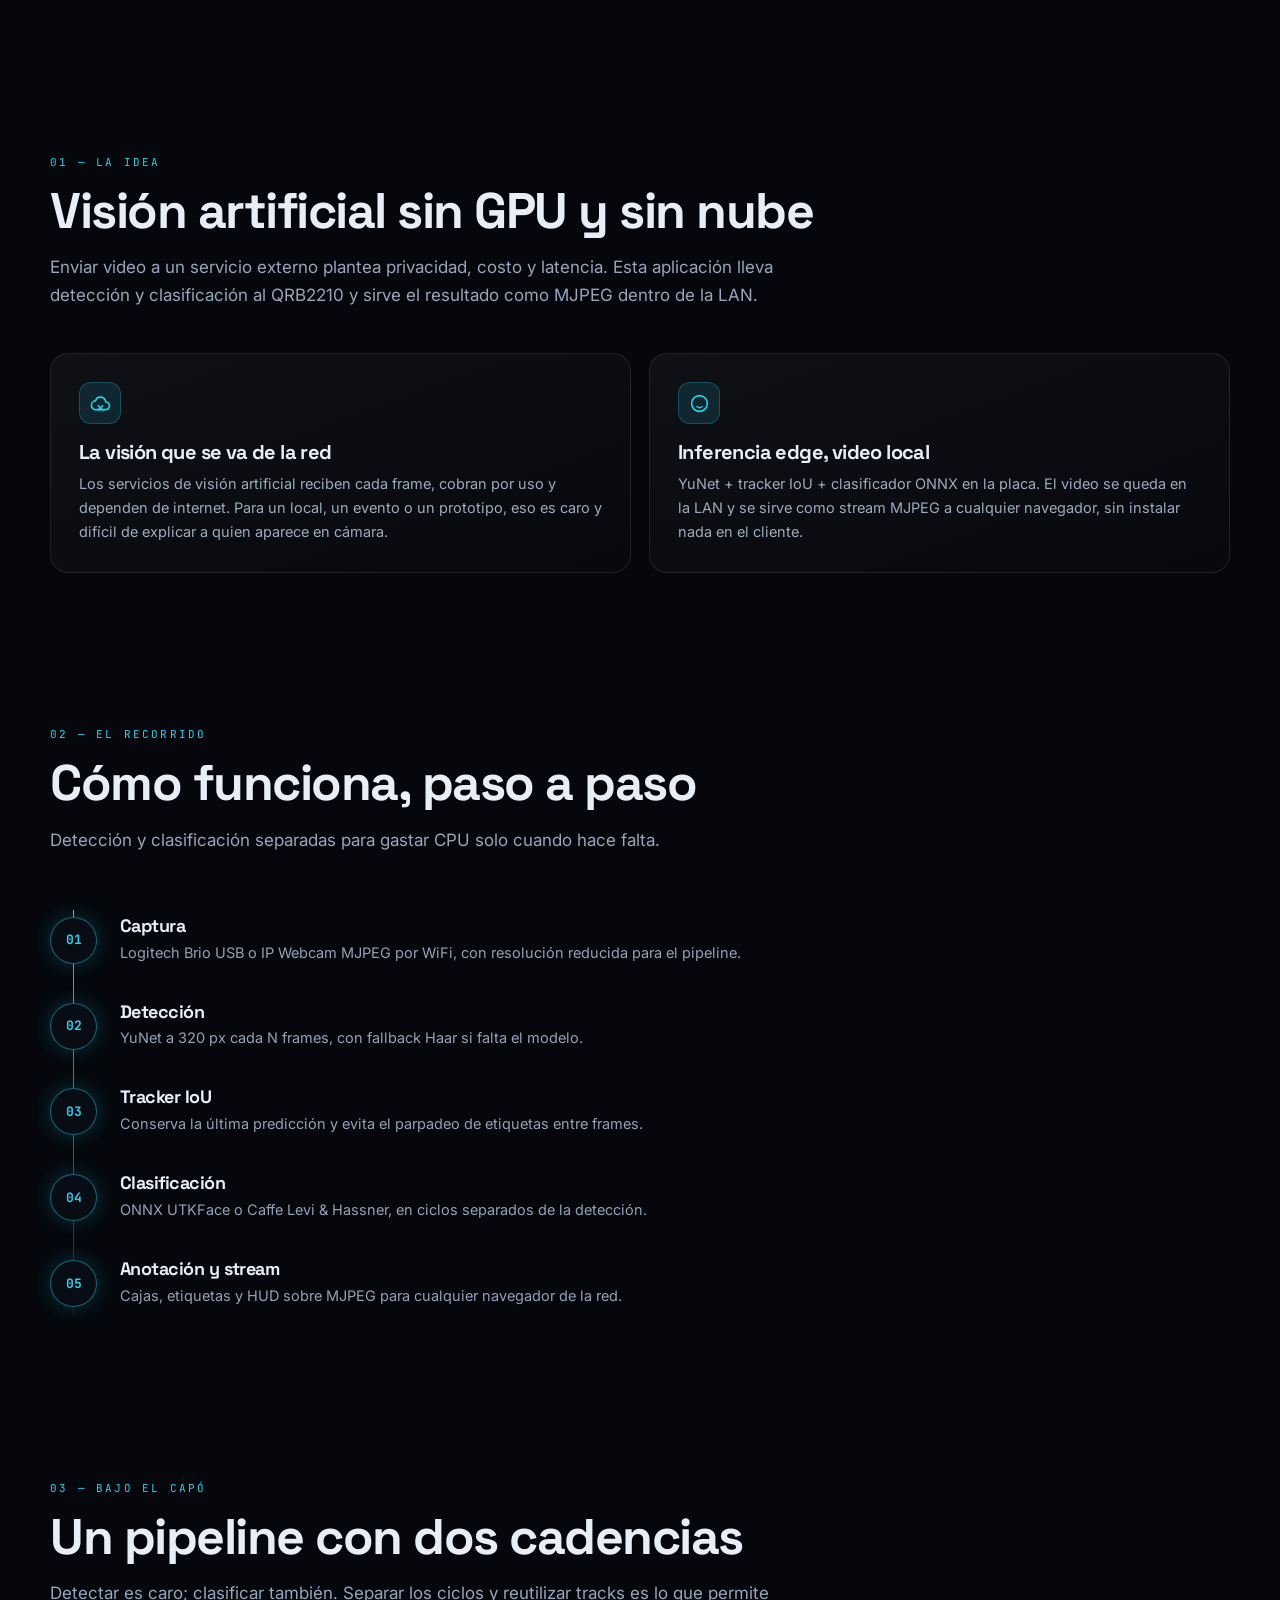
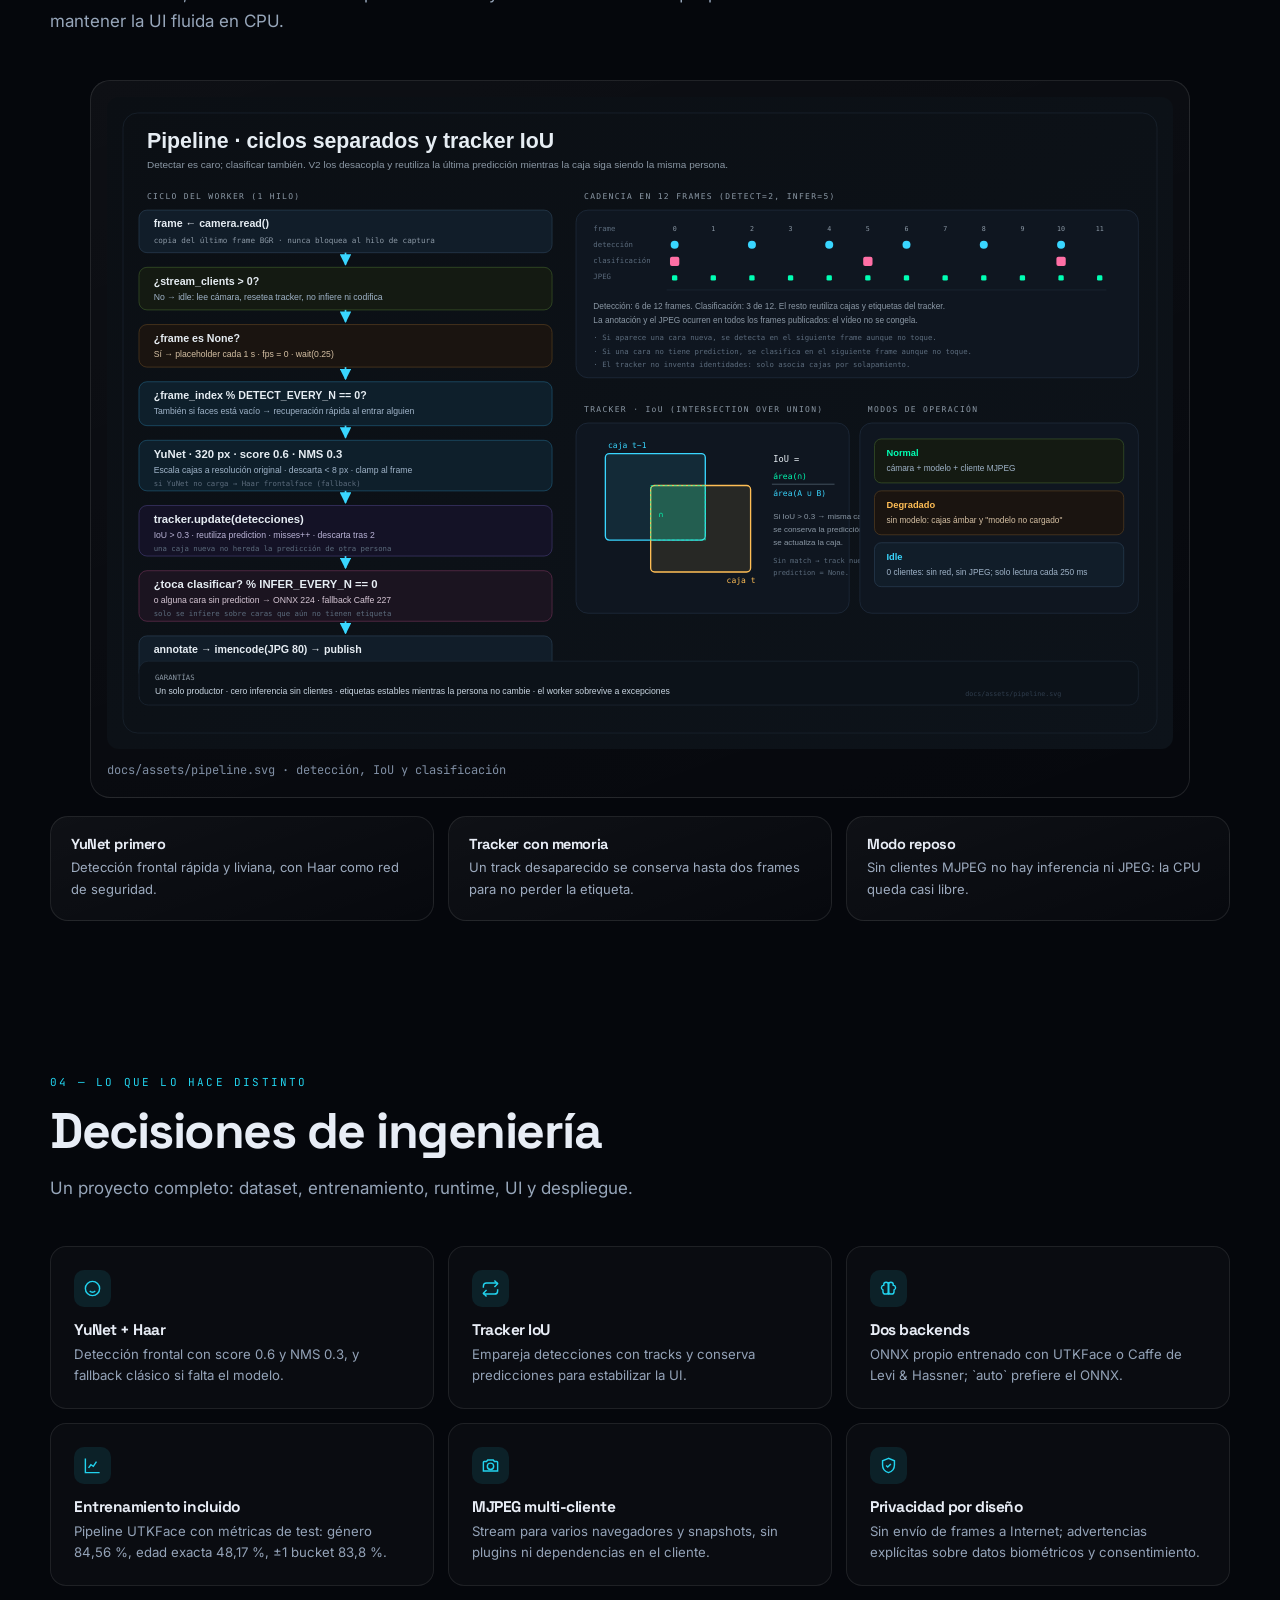
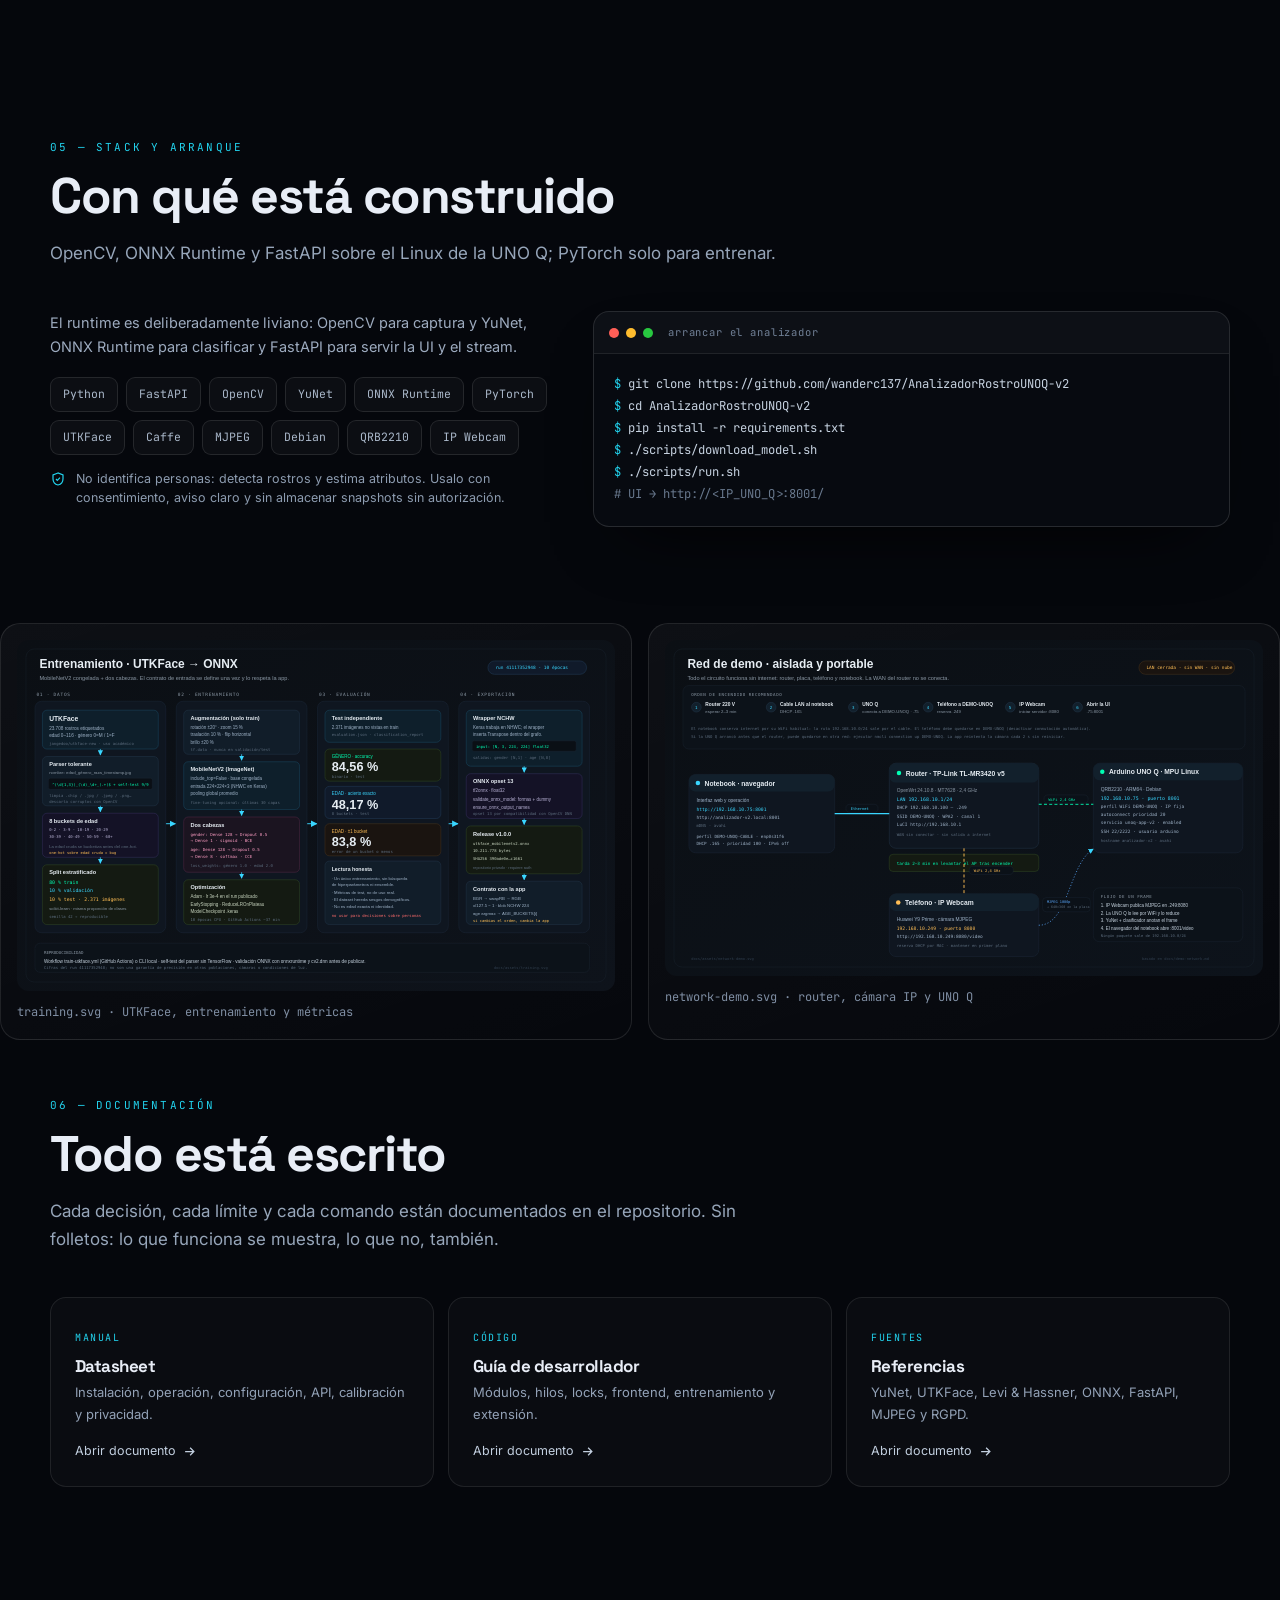
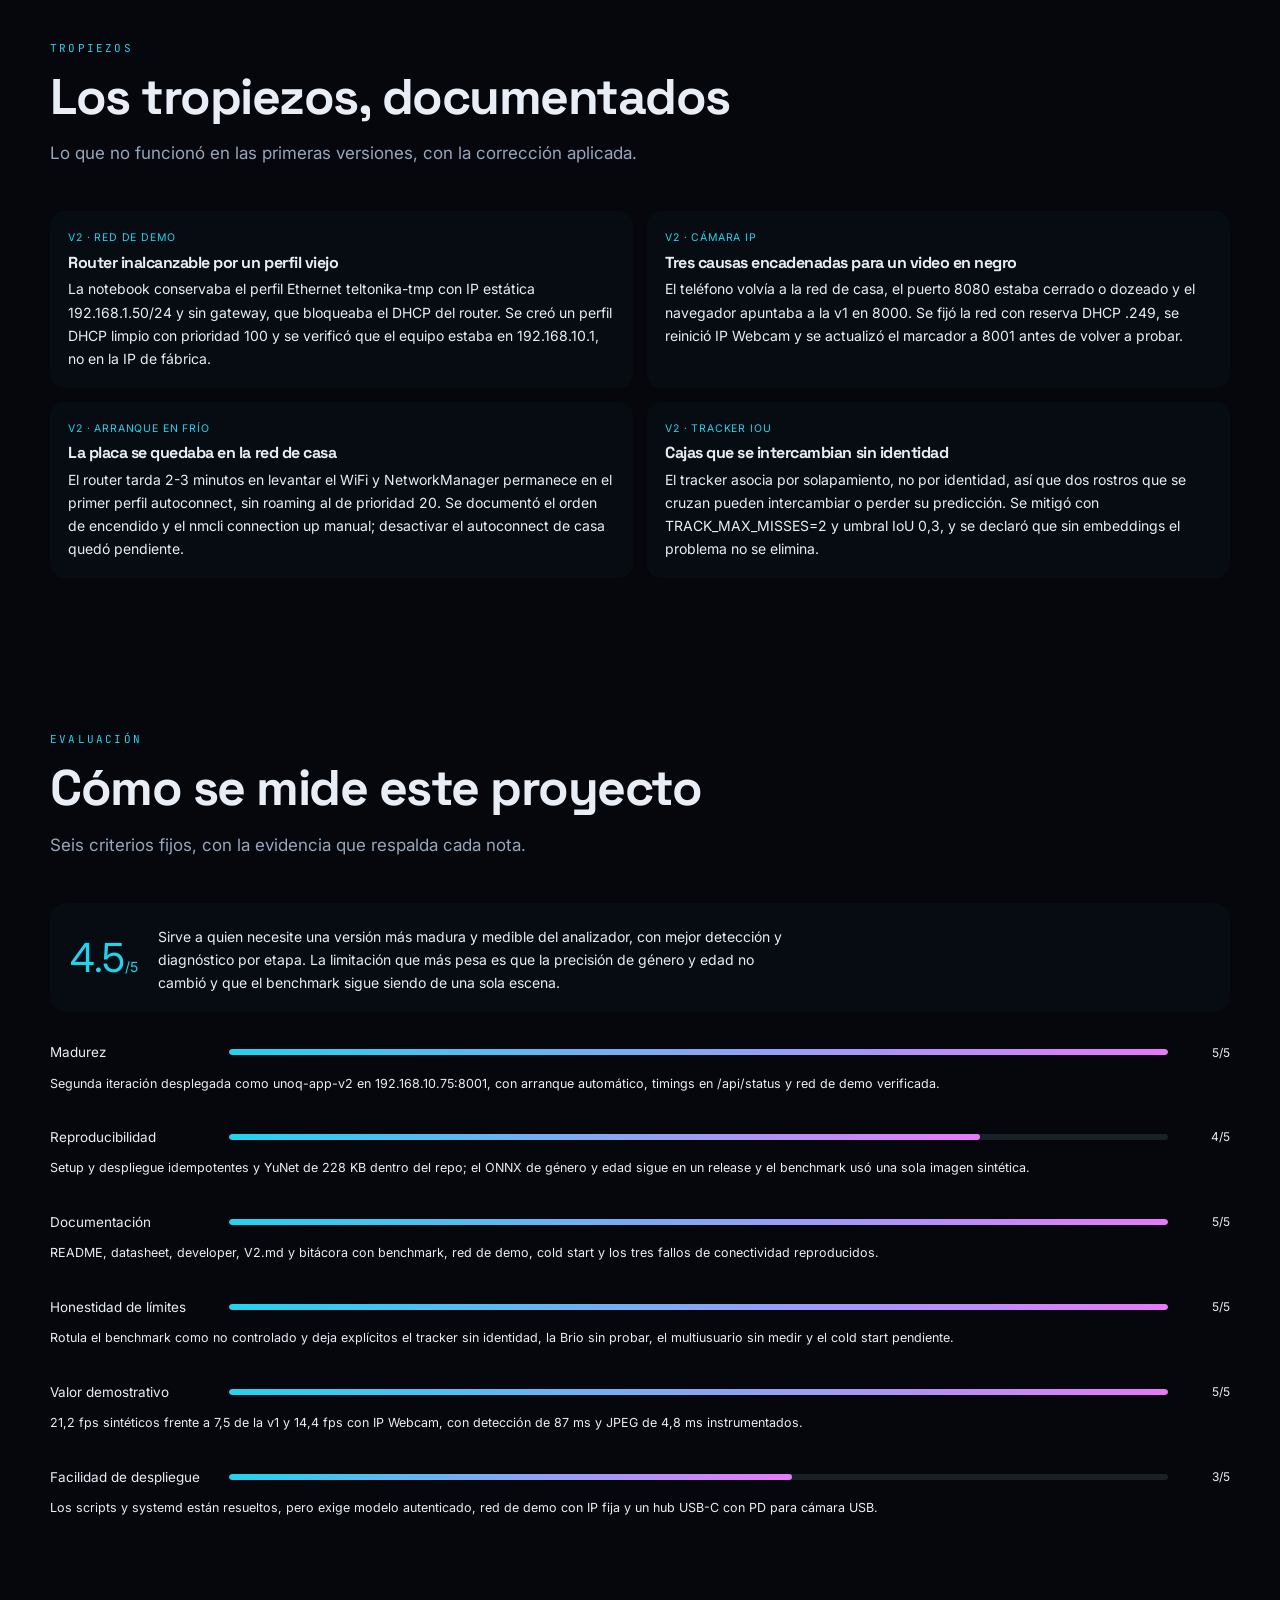
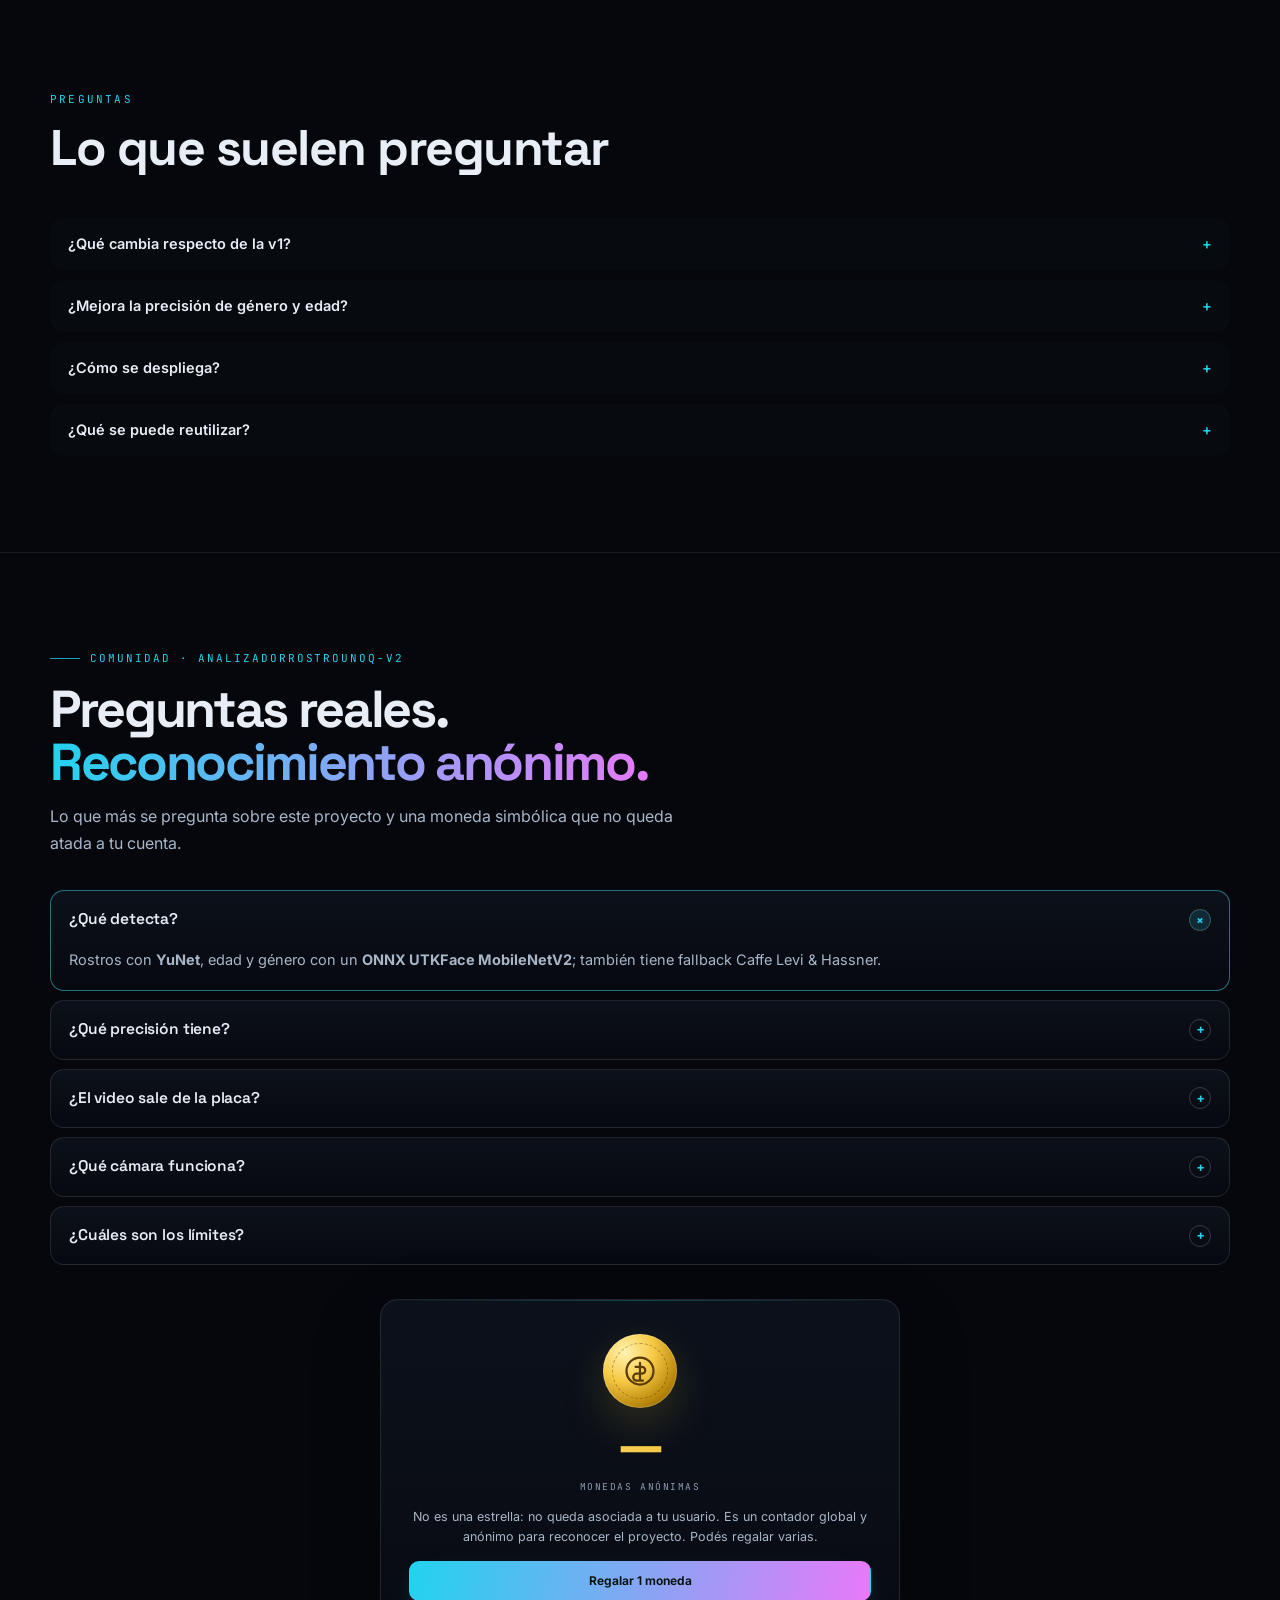
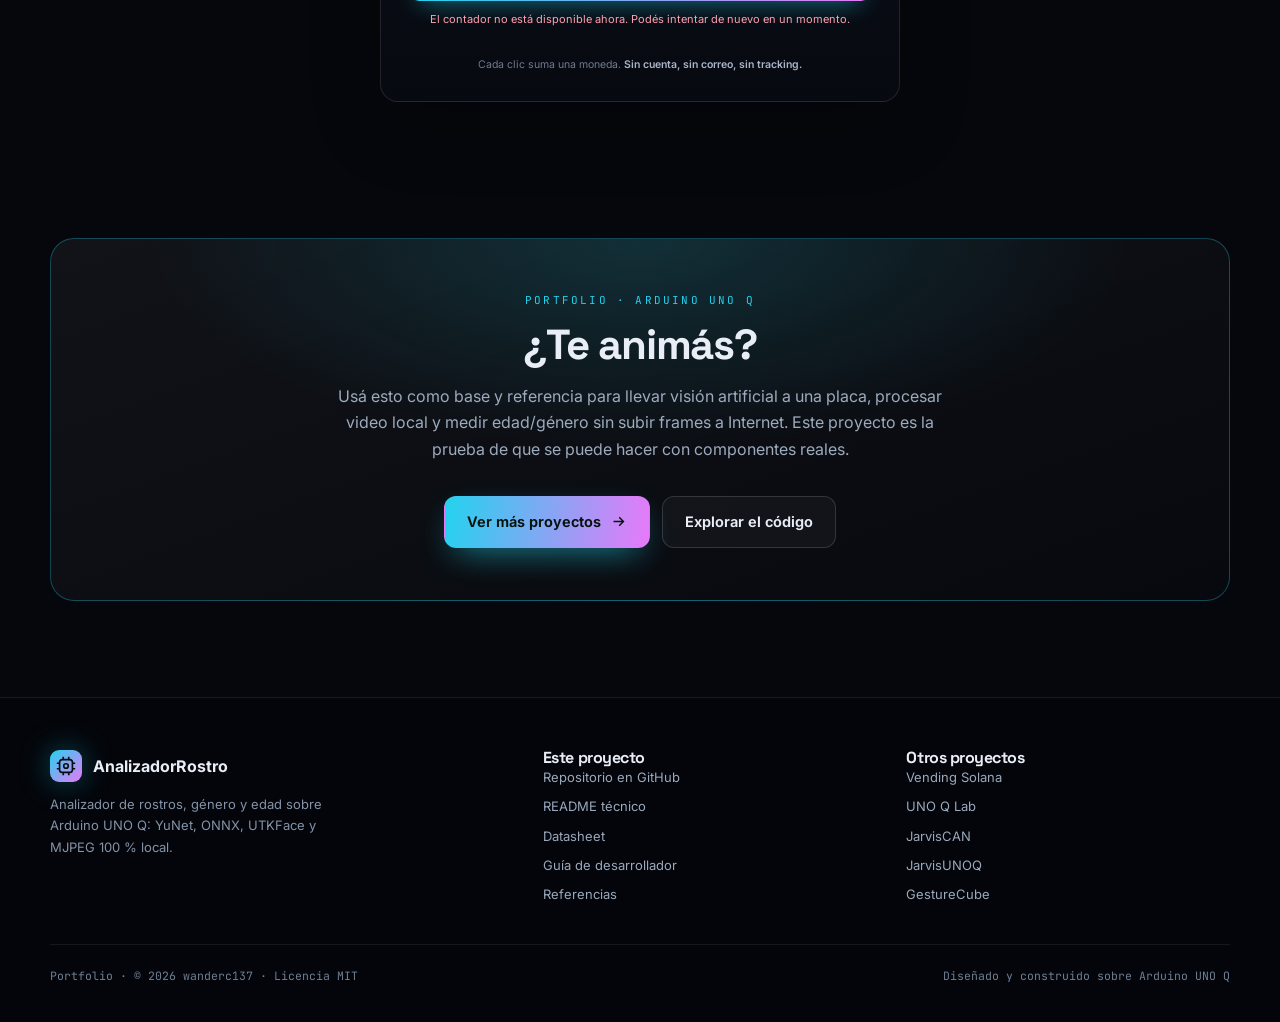
==== commit 1e1347d9: "docs: README y landing con concepto, tropiezos, evaluación y FAQ" ====
--- a/docs/index.html
+++ b/docs/index.html
@@ -1,24 +1,25 @@
-<!doctype html>
+<!DOCTYPE html>
+
 <html lang="es">
 <head>
-<meta charset="utf-8">
-<meta name="viewport" content="width=device-width, initial-scale=1">
+<meta charset="utf-8"/>
+<meta content="width=device-width, initial-scale=1" name="viewport"/>
 <title>Rostros, edad y género. Todo en la placa. · Arduino UNO Q</title>
-<meta name="description" content="Analizador de rostros sobre Arduino UNO Q: YuNet, tracker IoU, clasificación ONNX entrenada con UTKFace, stream MJPEG y UI web en español.">
-<meta name="author" content="wanderc137">
-<meta property="og:type" content="website">
-<meta property="og:title" content="Rostros, edad y género. Todo en la placa. · Arduino UNO Q">
-<meta property="og:description" content="Analizador de rostros sobre Arduino UNO Q: YuNet, tracker IoU, clasificación ONNX entrenada con UTKFace, stream MJPEG y UI web en español.">
-<meta property="og:url" content="https://wanderc137.github.io/AnalizadorRostroUNOQ-v2/">
-<meta property="og:image" content="https://wanderc137.github.io/AnalizadorRostroUNOQ-v2/assets/og.png">
-<meta name="twitter:card" content="summary_large_image">
-<meta name="twitter:title" content="Rostros, edad y género. Todo en la placa. · Arduino UNO Q">
-<meta name="twitter:description" content="Analizador de rostros sobre Arduino UNO Q: YuNet, tracker IoU, clasificación ONNX entrenada con UTKFace, stream MJPEG y UI web en español.">
-<meta name="twitter:image" content="https://wanderc137.github.io/AnalizadorRostroUNOQ-v2/assets/og.png">
-<link rel="icon" href="data:image/svg+xml,<svg xmlns='http://www.w3.org/2000/svg' viewBox='0 0 100 100'><rect width='100' height='100' rx='22' fill='%2305070c'/><rect x='22' y='22' width='56' height='56' rx='12' fill='none' stroke='%2322D3EE' stroke-width='7'/><circle cx='50' cy='50' r='9' fill='%2322D3EE'/></svg>">
-<link rel="preconnect" href="https://fonts.googleapis.com">
-<link rel="preconnect" href="https://fonts.gstatic.com" crossorigin>
-<link href="https://fonts.googleapis.com/css2?family=Inter:wght@400;500;600;700&family=JetBrains+Mono:wght@400;500;600&family=Space+Grotesk:wght@500;600;700&display=swap" rel="stylesheet">
+<meta content="Analizador de rostros sobre Arduino UNO Q: YuNet, tracker IoU, clasificación ONNX entrenada con UTKFace, stream MJPEG y UI web en español." name="description"/>
+<meta content="wanderc137" name="author"/>
+<meta content="website" property="og:type"/>
+<meta content="Rostros, edad y género. Todo en la placa. · Arduino UNO Q" property="og:title"/>
+<meta content="Analizador de rostros sobre Arduino UNO Q: YuNet, tracker IoU, clasificación ONNX entrenada con UTKFace, stream MJPEG y UI web en español." property="og:description"/>
+<meta content="https://wanderc137.github.io/AnalizadorRostroUNOQ-v2/" property="og:url"/>
+<meta content="https://wanderc137.github.io/AnalizadorRostroUNOQ-v2/assets/og.png" property="og:image"/>
+<meta content="summary_large_image" name="twitter:card"/>
+<meta content="Rostros, edad y género. Todo en la placa. · Arduino UNO Q" name="twitter:title"/>
+<meta content="Analizador de rostros sobre Arduino UNO Q: YuNet, tracker IoU, clasificación ONNX entrenada con UTKFace, stream MJPEG y UI web en español." name="twitter:description"/>
+<meta content="https://wanderc137.github.io/AnalizadorRostroUNOQ-v2/assets/og.png" name="twitter:image"/>
+<link href="data:image/svg+xml,&lt;svg xmlns='http://www.w3.org/2000/svg' viewBox='0 0 100 100'&gt;&lt;rect width='100' height='100' rx='22' fill='%2305070c'/&gt;&lt;rect x='22' y='22' width='56' height='56' rx='12' fill='none' stroke='%2322D3EE' stroke-width='7'/&gt;&lt;circle cx='50' cy='50' r='9' fill='%2322D3EE'/&gt;&lt;/svg&gt;" rel="icon"/>
+<link href="https://fonts.googleapis.com" rel="preconnect"/>
+<link crossorigin="" href="https://fonts.gstatic.com" rel="preconnect"/>
+<link href="https://fonts.googleapis.com/css2?family=Inter:wght@400;500;600;700&amp;family=JetBrains+Mono:wght@400;500;600&amp;family=Space+Grotesk:wght@500;600;700&amp;display=swap" rel="stylesheet"/>
 <style>
 *,*::before,*::after{box-sizing:border-box}
 html{scroll-behavior:smooth;scrollbar-color:#2a3448 #05070c;scrollbar-width:thin}
@@ -257,183 +258,202 @@
   .foot-grid{grid-template-columns:1fr}
   .section{padding:72px 0}
 }
+
+.fail-grid{display:grid;grid-template-columns:repeat(2,minmax(0,1fr));gap:14px;margin-top:6px}
+.fail{background:rgba(10,18,24,.55);border:1px solid var(--line);border-radius:14px;padding:18px}
+.fail .v{font-family:var(--mono);font-size:10.5px;letter-spacing:.08em;text-transform:uppercase;color:var(--accent)}
+.fail h3{font-size:16px;margin:8px 0 6px}
+.fail p{font-size:14px;margin:0;color:var(--muted)}
+.rating-head{display:flex;align-items:center;gap:20px;margin:6px 0 18px;padding:18px 20px;border:1px solid var(--line);border-radius:16px;background:rgba(10,18,24,.5)}
+.rating-avg{font-family:var(--mono);font-size:40px;line-height:1;color:var(--accent)}
+.rating-avg small{font-size:14px;color:var(--muted)}
+.rating-head p{margin:4px 0 0;font-size:14px;color:var(--muted);max-width:70ch}
+.rating{display:grid;gap:2px}
+.rating-row{display:grid;grid-template-columns:165px minmax(90px,1fr) 48px;gap:14px;align-items:center;padding:11px 0;border-bottom:1px solid var(--line)}
+.rating-row:last-child{border-bottom:0}
+.rating-name{font-size:13.5px;color:var(--text)}
+.rating-bar{height:6px;border-radius:99px;background:rgba(148,190,200,.14);overflow:hidden}
+.rating-bar span{display:block;height:100%;border-radius:99px;background:linear-gradient(90deg,var(--accent),var(--accent2))}
+.rating-score{font-family:var(--mono);font-size:12px;color:var(--muted);text-align:right}
+.rating-note{grid-column:1/-1;font-size:12.5px;color:var(--muted);margin:-4px 0 8px}
+.faq{display:grid;gap:10px;margin-top:4px}
+.faq details{border:1px solid var(--line);border-radius:14px;padding:14px 18px;background:rgba(10,18,24,.4)}
+.faq summary{cursor:pointer;font-weight:600;font-size:14.5px;list-style:none}
+.faq summary::-webkit-details-marker{display:none}
+.faq summary::after{content:"+";float:right;color:var(--accent);font-family:var(--mono)}
+.faq details[open] summary::after{content:"−"}
+.faq p{margin:10px 0 0;font-size:14px;color:var(--muted);line-height:1.7}
+.concept-grid{display:grid;grid-template-columns:1.35fr .65fr;gap:26px;align-items:start}
+.concept-grid p{font-size:15.5px;color:var(--muted);line-height:1.8;margin:0 0 14px}
+.concept-side{border-left:1px solid var(--line);padding-left:22px}
+.concept-side .k{font-family:var(--mono);font-size:10px;letter-spacing:.14em;text-transform:uppercase;color:var(--accent)}
+.concept-side p{font-size:13px;margin:6px 0 16px}
+@media(max-width:760px){.concept-grid,.fail-grid{grid-template-columns:1fr}.concept-side{border-left:0;padding-left:0}}
+
 </style>
-<link rel="stylesheet" href="assets/community.css?v=5"></head>
+<link href="assets/community.css?v=5" rel="stylesheet"/></head>
 <body style="--accent:#22D3EE;--accent2:#E879F9">
 <div class="grid-overlay"></div>
 <div class="glow one"></div>
 <div class="glow two"></div>
-
 <header class="nav">
-  <div class="wrap nav-inner">
-    <a class="brand" href="#top">
-      <span class="brand-mark"><svg viewBox="0 0 24 24"><rect x="5" y="5" width="14" height="14" rx="3"/><path d="M9 2v3M15 2v3M9 19v3M15 19v3M2 9h3M2 15h3M19 9h3M19 15h3"/><circle cx="12" cy="12" r="2.5"/></svg></span>
-      <span>AnalizadorRostro<small>Arduino UNO Q · Portfolio</small></span>
-    </a>
-    <nav class="nav-links" aria-label="Navegación">
-      <a href="#problema">Visión</a>
-      <a href="#como">Cómo funciona</a>
-      <a href="#arquitectura">Arquitectura</a>
-      <a href="#docs">Documentación</a>
-      <a href="#comunidad">Comunidad</a>
-      <a class="btn btn-ghost" style="padding:9px 15px" href="https://github.com/wanderc137/AnalizadorRostroUNOQ-v2" target="_blank" rel="noopener">GitHub</a>
-    </nav>
-  </div>
+<div class="wrap nav-inner">
+<a class="brand" href="#top">
+<span class="brand-mark"><svg viewbox="0 0 24 24"><rect height="14" rx="3" width="14" x="5" y="5"></rect><path d="M9 2v3M15 2v3M9 19v3M15 19v3M2 9h3M2 15h3M19 9h3M19 15h3"></path><circle cx="12" cy="12" r="2.5"></circle></svg></span>
+<span>AnalizadorRostro<small>Arduino UNO Q · Portfolio</small></span>
+</a>
+<nav aria-label="Navegación" class="nav-links">
+<a href="#problema">Visión</a>
+<a href="#como">Cómo funciona</a>
+<a href="#arquitectura">Arquitectura</a>
+<a href="#docs">Documentación</a>
+<a href="#comunidad">Comunidad</a>
+<a class="btn btn-ghost" href="https://github.com/wanderc137/AnalizadorRostroUNOQ-v2" rel="noopener" style="padding:9px 15px" target="_blank">GitHub</a>
+</nav>
+</div>
 </header>
-
 <main id="top">
 <section class="hero">
-  <div class="wrap hero-grid">
-    <div class="hero-copy">
-      <div class="eyebrow">ARDUINO UNO Q · VISIÓN ARTIFICIAL</div>
-      <h1>Rostros, edad y género.<br><span class='grad'>Todo en la placa.</span></h1>
-      <p class="lead">Detección con YuNet, tracker IoU y clasificación ONNX entrenada con UTKFace. Stream MJPEG y UI en español, 100 % local.</p>
-      <div class="hero-actions">
-        <a class="btn btn-primary" href="https://github.com/wanderc137/AnalizadorRostroUNOQ-v2" target="_blank" rel="noopener">Ver el repositorio <svg viewBox="0 0 24 24"><path d="M5 12h14M13 6l6 6-6 6"/></svg></a>
-        <a class="btn btn-ghost" href="https://github.com/wanderc137/AnalizadorRostroUNOQ-v2#readme" target="_blank" rel="noopener">Leer la documentación</a>
-      </div>
-      <div class="hero-badges"><span class="badge">Python</span><span class="badge">FastAPI</span><span class="badge">OpenCV YuNet</span><span class="badge">ONNX</span><span class="badge">UTKFace</span><span class="badge">MIT</span></div>
-    </div>
-    <div class="hero-visual">
-        <div class="visual-frame"><img src="assets/architecture.svg" alt="Arquitectura del analizador de rostros sobre Arduino UNO Q"></div>
-        <div class="visual-caption">architecture.svg · cámara, YuNet, tracker y MJPEG</div>
-        <div class="float-chip"><span class="live-dot"></span><span>~15 fps</span> con IP Webcam</div></div>
-  </div>
-</section>
-
-<section class="stats"><div class="wrap stats-grid"><div class="stat"><div class="stat-value">84,56 %</div><div class="stat-label">género en test</div></div><div class="stat"><div class="stat-value">48,17 %</div><div class="stat-label">edad exacta</div></div><div class="stat"><div class="stat-value">83,8 %</div><div class="stat-label">edad ±1 bucket</div></div><div class="stat"><div class="stat-value">~15 fps</div><div class="stat-label">UI con IP Webcam</div></div></div></section>
-
+<div class="wrap hero-grid">
+<div class="hero-copy">
+<div class="eyebrow">ARDUINO UNO Q · VISIÓN ARTIFICIAL</div>
+<h1>Rostros, edad y género.<br/><span class="grad">Todo en la placa.</span></h1>
+<p class="lead">Detección con YuNet, tracker IoU y clasificación ONNX entrenada con UTKFace. Stream MJPEG y UI en español, 100 % local.</p>
+<div class="hero-actions">
+<a class="btn btn-primary" href="https://github.com/wanderc137/AnalizadorRostroUNOQ-v2" rel="noopener" target="_blank">Ver el repositorio <svg viewbox="0 0 24 24"><path d="M5 12h14M13 6l6 6-6 6"></path></svg></a>
+<a class="btn btn-ghost" href="https://github.com/wanderc137/AnalizadorRostroUNOQ-v2#readme" rel="noopener" target="_blank">Leer la documentación</a>
+</div>
+<div class="hero-badges"><span class="badge">Python</span><span class="badge">FastAPI</span><span class="badge">OpenCV YuNet</span><span class="badge">ONNX</span><span class="badge">UTKFace</span><span class="badge">MIT</span></div>
+</div>
+<div class="hero-visual">
+<div class="visual-frame"><img alt="Arquitectura del analizador de rostros sobre Arduino UNO Q" src="assets/architecture.svg"/></div>
+<div class="visual-caption">architecture.svg · cámara, YuNet, tracker y MJPEG</div>
+<div class="float-chip"><span class="live-dot"></span><span>~15 fps</span> con IP Webcam</div></div>
+</div>
+</section>
+<section class="stats"><div class="wrap stats-grid"><div class="stat"><div class="stat-value">84,56 %</div><div class="stat-label">género en test</div></div><div class="stat"><div class="stat-value">48,17 %</div><div class="stat-label">edad exacta</div></div><div class="stat"><div class="stat-value">83,8 %</div><div class="stat-label">edad ±1 bucket</div></div><div class="stat"><div class="stat-value">~15 fps</div><div class="stat-label">UI con IP Webcam</div></div></div></section><section class="section" id="concepto"><div class="wrap"><div class="section-head"><div class="kicker">El concepto</div><h2>Qué es y por qué existe</h2><p class="section-sub">El problema, el enfoque y el alcance real del proyecto.</p></div><div class="concept-grid"><div><p>Segunda versión del analizador de rostros para la UNO Q, en proyecto y servicio propios en el puerto 8001. Cambia la detección Haar por YuNet de 228 KB versionado en el repo, deja Haar como fallback, agrega un tracker IoU y separa la detección cada 2 frames de la clasificación cada 5, con timings por etapa en /api/status. Conserva el mismo modelo ONNX/Caffe de género y edad, la interfaz en español y el stream MJPEG. Apunta a quien ya usó la v1 y necesita detección más estable, menos CPU y diagnóstico medible.</p><p>Demuestra que el cuello de botella de la v1 estaba en la detección: en un stream sintético 640×480 subió de 7,5 a 21,2 fps y detectó rostros que Haar perdía; con IP Webcam sostuvo 14,4 fps. No mejora género ni edad porque el clasificador es el mismo, y el benchmark no es controlado. Tampoco identifica personas, no es robusta a perfiles girados y la cámara USB sigue sin validar.</p></div><div class="concept-side"><div class="k">Cómo leer esta ficha</div><p>Los tropiezos salen de la bitácora y de las versiones tempranas. La evaluación usa seis criterios fijos, de 1 a 5, y no premia la espectacularidad: premia que el proyecto se pueda reproducir y entender.</p></div></div></div></section>
 <section class="section" id="problema">
-  <div class="wrap">
-    <div class="section-head reveal">
-      <div class="kicker">01 — La idea</div>
-      <h2>Visión artificial sin GPU y sin nube</h2>
-      <p class="section-sub">Enviar video a un servicio externo plantea privacidad, costo y latencia. Esta aplicación lleva detección y clasificación al QRB2210 y sirve el resultado como MJPEG dentro de la LAN.</p>
-    </div>
-    <div class="split">
-      <div class="card reveal"><div class="icon"><svg viewBox="0 0 24 24" aria-hidden="true"><path d="M17.5 19a4.5 4.5 0 0 0 .4-9A6 6 0 0 0 6.2 9 4.5 4.5 0 0 0 7 19h10.5Z"/><path d="m9 14 6 6M15 14l-6 6"/></svg></div><h3>La visión que se va de la red</h3><p>Los servicios de visión artificial reciben cada frame, cobran por uso y dependen de internet. Para un local, un evento o un prototipo, eso es caro y difícil de explicar a quien aparece en cámara.</p></div>
-      <div class="card reveal"><div class="icon"><svg viewBox="0 0 24 24" aria-hidden="true"><circle cx="12" cy="12" r="9"/><path d="M9 10h.01M15 10h.01M8.5 15a4.5 4.5 0 0 0 7 0"/></svg></div><h3>Inferencia edge, video local</h3><p>YuNet + tracker IoU + clasificador ONNX en la placa. El video se queda en la LAN y se sirve como stream MJPEG a cualquier navegador, sin instalar nada en el cliente.</p></div>
-    </div>
-  </div>
-</section>
-
+<div class="wrap">
+<div class="section-head reveal">
+<div class="kicker">01 — La idea</div>
+<h2>Visión artificial sin GPU y sin nube</h2>
+<p class="section-sub">Enviar video a un servicio externo plantea privacidad, costo y latencia. Esta aplicación lleva detección y clasificación al QRB2210 y sirve el resultado como MJPEG dentro de la LAN.</p>
+</div>
+<div class="split">
+<div class="card reveal"><div class="icon"><svg aria-hidden="true" viewbox="0 0 24 24"><path d="M17.5 19a4.5 4.5 0 0 0 .4-9A6 6 0 0 0 6.2 9 4.5 4.5 0 0 0 7 19h10.5Z"></path><path d="m9 14 6 6M15 14l-6 6"></path></svg></div><h3>La visión que se va de la red</h3><p>Los servicios de visión artificial reciben cada frame, cobran por uso y dependen de internet. Para un local, un evento o un prototipo, eso es caro y difícil de explicar a quien aparece en cámara.</p></div>
+<div class="card reveal"><div class="icon"><svg aria-hidden="true" viewbox="0 0 24 24"><circle cx="12" cy="12" r="9"></circle><path d="M9 10h.01M15 10h.01M8.5 15a4.5 4.5 0 0 0 7 0"></path></svg></div><h3>Inferencia edge, video local</h3><p>YuNet + tracker IoU + clasificador ONNX en la placa. El video se queda en la LAN y se sirve como stream MJPEG a cualquier navegador, sin instalar nada en el cliente.</p></div>
+</div>
+</div>
+</section>
 <section class="section tight" id="como">
-  <div class="wrap">
-    <div class="section-head reveal">
-      <div class="kicker">02 — El recorrido</div>
-      <h2>Cómo funciona, paso a paso</h2>
-      <p class="section-sub">Detección y clasificación separadas para gastar CPU solo cuando hace falta.</p>
-    </div>
-    <div class="timeline reveal"><div class="step"><div class="step-num">01</div><div class="step-body"><h3>Captura</h3><p>Logitech Brio USB o IP Webcam MJPEG por WiFi, con resolución reducida para el pipeline.</p></div></div><div class="step"><div class="step-num">02</div><div class="step-body"><h3>Detección</h3><p>YuNet a 320 px cada N frames, con fallback Haar si falta el modelo.</p></div></div><div class="step"><div class="step-num">03</div><div class="step-body"><h3>Tracker IoU</h3><p>Conserva la última predicción y evita el parpadeo de etiquetas entre frames.</p></div></div><div class="step"><div class="step-num">04</div><div class="step-body"><h3>Clasificación</h3><p>ONNX UTKFace o Caffe Levi & Hassner, en ciclos separados de la detección.</p></div></div><div class="step"><div class="step-num">05</div><div class="step-body"><h3>Anotación y stream</h3><p>Cajas, etiquetas y HUD sobre MJPEG para cualquier navegador de la red.</p></div></div></div>
-  </div>
-</section>
-
+<div class="wrap">
+<div class="section-head reveal">
+<div class="kicker">02 — El recorrido</div>
+<h2>Cómo funciona, paso a paso</h2>
+<p class="section-sub">Detección y clasificación separadas para gastar CPU solo cuando hace falta.</p>
+</div>
+<div class="timeline reveal"><div class="step"><div class="step-num">01</div><div class="step-body"><h3>Captura</h3><p>Logitech Brio USB o IP Webcam MJPEG por WiFi, con resolución reducida para el pipeline.</p></div></div><div class="step"><div class="step-num">02</div><div class="step-body"><h3>Detección</h3><p>YuNet a 320 px cada N frames, con fallback Haar si falta el modelo.</p></div></div><div class="step"><div class="step-num">03</div><div class="step-body"><h3>Tracker IoU</h3><p>Conserva la última predicción y evita el parpadeo de etiquetas entre frames.</p></div></div><div class="step"><div class="step-num">04</div><div class="step-body"><h3>Clasificación</h3><p>ONNX UTKFace o Caffe Levi &amp; Hassner, en ciclos separados de la detección.</p></div></div><div class="step"><div class="step-num">05</div><div class="step-body"><h3>Anotación y stream</h3><p>Cajas, etiquetas y HUD sobre MJPEG para cualquier navegador de la red.</p></div></div></div>
+</div>
+</section>
 <section class="section tight" id="arquitectura">
-  <div class="wrap">
-    <div class="section-head reveal">
-      <div class="kicker">03 — Bajo el capó</div>
-      <h2>Un pipeline con dos cadencias</h2>
-      <p class="section-sub">Detectar es caro; clasificar también. Separar los ciclos y reutilizar tracks es lo que permite mantener la UI fluida en CPU.</p>
-    </div>
-    <figure class="figure reveal"><img src="assets/pipeline.svg" alt="Pipeline de detección, tracker y clasificación" loading="lazy"><figcaption>docs/assets/pipeline.svg · detección, IoU y clasificación</figcaption></figure>
-    <div class="arch-points reveal"><div class="card"><h4>YuNet primero</h4><p>Detección frontal rápida y liviana, con Haar como red de seguridad.</p></div><div class="card"><h4>Tracker con memoria</h4><p>Un track desaparecido se conserva hasta dos frames para no perder la etiqueta.</p></div><div class="card"><h4>Modo reposo</h4><p>Sin clientes MJPEG no hay inferencia ni JPEG: la CPU queda casi libre.</p></div></div>
-  </div>
-</section>
-
+<div class="wrap">
+<div class="section-head reveal">
+<div class="kicker">03 — Bajo el capó</div>
+<h2>Un pipeline con dos cadencias</h2>
+<p class="section-sub">Detectar es caro; clasificar también. Separar los ciclos y reutilizar tracks es lo que permite mantener la UI fluida en CPU.</p>
+</div>
+<figure class="figure reveal"><img alt="Pipeline de detección, tracker y clasificación" loading="lazy" src="assets/pipeline.svg"/><figcaption>docs/assets/pipeline.svg · detección, IoU y clasificación</figcaption></figure>
+<div class="arch-points reveal"><div class="card"><h4>YuNet primero</h4><p>Detección frontal rápida y liviana, con Haar como red de seguridad.</p></div><div class="card"><h4>Tracker con memoria</h4><p>Un track desaparecido se conserva hasta dos frames para no perder la etiqueta.</p></div><div class="card"><h4>Modo reposo</h4><p>Sin clientes MJPEG no hay inferencia ni JPEG: la CPU queda casi libre.</p></div></div>
+</div>
+</section>
 <section class="section tight">
-  <div class="wrap">
-    <div class="section-head reveal">
-      <div class="kicker">04 — Lo que lo hace distinto</div>
-      <h2>Decisiones de ingeniería</h2>
-      <p class="section-sub">Un proyecto completo: dataset, entrenamiento, runtime, UI y despliegue.</p>
-    </div>
-    <div class="features reveal"><div class="feature"><div class="icon"><svg viewBox="0 0 24 24" aria-hidden="true"><circle cx="12" cy="12" r="9"/><path d="M9 10h.01M15 10h.01M8.5 15a4.5 4.5 0 0 0 7 0"/></svg></div><h3>YuNet + Haar</h3><p>Detección frontal con score 0.6 y NMS 0.3, y fallback clásico si falta el modelo.</p></div><div class="feature"><div class="icon"><svg viewBox="0 0 24 24" aria-hidden="true"><path d="M17 2l4 4-4 4"/><path d="M3 11V9a4 4 0 0 1 4-4h14"/><path d="M7 22l-4-4 4-4"/><path d="M21 13v2a4 4 0 0 1-4 4H3"/></svg></div><h3>Tracker IoU</h3><p>Empareja detecciones con tracks y conserva predicciones para estabilizar la UI.</p></div><div class="feature"><div class="icon"><svg viewBox="0 0 24 24" aria-hidden="true"><path d="M9 4a3 3 0 0 0-3 3v1a3 3 0 0 0-1 5.8V16a3 3 0 0 0 3 3h1a3 3 0 0 0 3-3V7a3 3 0 0 0-3-3Z"/><path d="M15 4a3 3 0 0 1 3 3v1a3 3 0 0 1 1 5.8V16a3 3 0 0 1-3 3h-1a3 3 0 0 1-3-3V7a3 3 0 0 1 3-3Z"/><path d="M12 4v16"/></svg></div><h3>Dos backends</h3><p>ONNX propio entrenado con UTKFace o Caffe de Levi & Hassner; `auto` prefiere el ONNX.</p></div><div class="feature"><div class="icon"><svg viewBox="0 0 24 24" aria-hidden="true"><path d="M3 3v18h18"/><path d="m7 15 3-4 3 2 4-6"/></svg></div><h3>Entrenamiento incluido</h3><p>Pipeline UTKFace con métricas de test: género 84,56 %, edad exacta 48,17 %, ±1 bucket 83,8 %.</p></div><div class="feature"><div class="icon"><svg viewBox="0 0 24 24" aria-hidden="true"><path d="M4 7h3l1.5-2h7L17 7h3a1 1 0 0 1 1 1v11H3V8a1 1 0 0 1 1-1Z"/><circle cx="12" cy="13" r="4"/></svg></div><h3>MJPEG multi-cliente</h3><p>Stream para varios navegadores y snapshots, sin plugins ni dependencias en el cliente.</p></div><div class="feature"><div class="icon"><svg viewBox="0 0 24 24" aria-hidden="true"><path d="M12 3 4.5 6v5.5c0 4.6 3.2 8.4 7.5 9.5 4.3-1.1 7.5-4.9 7.5-9.5V6L12 3Z"/><path d="m9 12 2 2 4-4"/></svg></div><h3>Privacidad por diseño</h3><p>Sin envío de frames a Internet; advertencias explícitas sobre datos biométricos y consentimiento.</p></div></div>
-  </div>
-</section>
-
+<div class="wrap">
+<div class="section-head reveal">
+<div class="kicker">04 — Lo que lo hace distinto</div>
+<h2>Decisiones de ingeniería</h2>
+<p class="section-sub">Un proyecto completo: dataset, entrenamiento, runtime, UI y despliegue.</p>
+</div>
+<div class="features reveal"><div class="feature"><div class="icon"><svg aria-hidden="true" viewbox="0 0 24 24"><circle cx="12" cy="12" r="9"></circle><path d="M9 10h.01M15 10h.01M8.5 15a4.5 4.5 0 0 0 7 0"></path></svg></div><h3>YuNet + Haar</h3><p>Detección frontal con score 0.6 y NMS 0.3, y fallback clásico si falta el modelo.</p></div><div class="feature"><div class="icon"><svg aria-hidden="true" viewbox="0 0 24 24"><path d="M17 2l4 4-4 4"></path><path d="M3 11V9a4 4 0 0 1 4-4h14"></path><path d="M7 22l-4-4 4-4"></path><path d="M21 13v2a4 4 0 0 1-4 4H3"></path></svg></div><h3>Tracker IoU</h3><p>Empareja detecciones con tracks y conserva predicciones para estabilizar la UI.</p></div><div class="feature"><div class="icon"><svg aria-hidden="true" viewbox="0 0 24 24"><path d="M9 4a3 3 0 0 0-3 3v1a3 3 0 0 0-1 5.8V16a3 3 0 0 0 3 3h1a3 3 0 0 0 3-3V7a3 3 0 0 0-3-3Z"></path><path d="M15 4a3 3 0 0 1 3 3v1a3 3 0 0 1 1 5.8V16a3 3 0 0 1-3 3h-1a3 3 0 0 1-3-3V7a3 3 0 0 1 3-3Z"></path><path d="M12 4v16"></path></svg></div><h3>Dos backends</h3><p>ONNX propio entrenado con UTKFace o Caffe de Levi &amp; Hassner; `auto` prefiere el ONNX.</p></div><div class="feature"><div class="icon"><svg aria-hidden="true" viewbox="0 0 24 24"><path d="M3 3v18h18"></path><path d="m7 15 3-4 3 2 4-6"></path></svg></div><h3>Entrenamiento incluido</h3><p>Pipeline UTKFace con métricas de test: género 84,56 %, edad exacta 48,17 %, ±1 bucket 83,8 %.</p></div><div class="feature"><div class="icon"><svg aria-hidden="true" viewbox="0 0 24 24"><path d="M4 7h3l1.5-2h7L17 7h3a1 1 0 0 1 1 1v11H3V8a1 1 0 0 1 1-1Z"></path><circle cx="12" cy="13" r="4"></circle></svg></div><h3>MJPEG multi-cliente</h3><p>Stream para varios navegadores y snapshots, sin plugins ni dependencias en el cliente.</p></div><div class="feature"><div class="icon"><svg aria-hidden="true" viewbox="0 0 24 24"><path d="M12 3 4.5 6v5.5c0 4.6 3.2 8.4 7.5 9.5 4.3-1.1 7.5-4.9 7.5-9.5V6L12 3Z"></path><path d="m9 12 2 2 4-4"></path></svg></div><h3>Privacidad por diseño</h3><p>Sin envío de frames a Internet; advertencias explícitas sobre datos biométricos y consentimiento.</p></div></div>
+</div>
+</section>
 <section class="section tight">
-  <div class="wrap">
-    <div class="section-head reveal">
-      <div class="kicker">05 — Stack y arranque</div>
-      <h2>Con qué está construido</h2>
-      <p class="section-sub">OpenCV, ONNX Runtime y FastAPI sobre el Linux de la UNO Q; PyTorch solo para entrenar.</p>
-    </div>
-    <div class="stack-grid">
-      <div class="reveal">
-        <p style="color:#9dabbf;font-size:14.5px">El runtime es deliberadamente liviano: OpenCV para captura y YuNet, ONNX Runtime para clasificar y FastAPI para servir la UI y el stream.</p>
-        <div class="chips"><span class="chip">Python</span><span class="chip">FastAPI</span><span class="chip">OpenCV</span><span class="chip">YuNet</span><span class="chip">ONNX Runtime</span><span class="chip">PyTorch</span><span class="chip">UTKFace</span><span class="chip">Caffe</span><span class="chip">MJPEG</span><span class="chip">Debian</span><span class="chip">QRB2210</span><span class="chip">IP Webcam</span></div>
-        <div class="note"><svg viewBox="0 0 24 24" aria-hidden="true"><path d="M12 3 4.5 6v5.5c0 4.6 3.2 8.4 7.5 9.5 4.3-1.1 7.5-4.9 7.5-9.5V6L12 3Z"/><path d="m9 12 2 2 4-4"/></svg><span>No identifica personas: detecta rostros y estima atributos. Usalo con consentimiento, aviso claro y sin almacenar snapshots sin autorización.</span></div>
-      </div>
-      <div class="terminal reveal">
-        <div class="terminal-bar"><i></i><i></i><i></i><span>arrancar el analizador</span></div>
-        <pre><span class="p">$</span> git clone https://github.com/wanderc137/AnalizadorRostroUNOQ-v2
+<div class="wrap">
+<div class="section-head reveal">
+<div class="kicker">05 — Stack y arranque</div>
+<h2>Con qué está construido</h2>
+<p class="section-sub">OpenCV, ONNX Runtime y FastAPI sobre el Linux de la UNO Q; PyTorch solo para entrenar.</p>
+</div>
+<div class="stack-grid">
+<div class="reveal">
+<p style="color:#9dabbf;font-size:14.5px">El runtime es deliberadamente liviano: OpenCV para captura y YuNet, ONNX Runtime para clasificar y FastAPI para servir la UI y el stream.</p>
+<div class="chips"><span class="chip">Python</span><span class="chip">FastAPI</span><span class="chip">OpenCV</span><span class="chip">YuNet</span><span class="chip">ONNX Runtime</span><span class="chip">PyTorch</span><span class="chip">UTKFace</span><span class="chip">Caffe</span><span class="chip">MJPEG</span><span class="chip">Debian</span><span class="chip">QRB2210</span><span class="chip">IP Webcam</span></div>
+<div class="note"><svg aria-hidden="true" viewbox="0 0 24 24"><path d="M12 3 4.5 6v5.5c0 4.6 3.2 8.4 7.5 9.5 4.3-1.1 7.5-4.9 7.5-9.5V6L12 3Z"></path><path d="m9 12 2 2 4-4"></path></svg><span>No identifica personas: detecta rostros y estima atributos. Usalo con consentimiento, aviso claro y sin almacenar snapshots sin autorización.</span></div>
+</div>
+<div class="terminal reveal">
+<div class="terminal-bar"><i></i><i></i><i></i><span>arrancar el analizador</span></div>
+<pre><span class="p">$</span> git clone https://github.com/wanderc137/AnalizadorRostroUNOQ-v2
 <span class="p">$</span> cd AnalizadorRostroUNOQ-v2
 <span class="p">$</span> pip install -r requirements.txt
 <span class="p">$</span> ./scripts/download_model.sh
 <span class="p">$</span> ./scripts/run.sh
 <span class="c"># UI → http://&lt;IP_UNO_Q&gt;:8001/</span></pre>
-      </div>
-    </div>
-  </div>
-</section>
-
-<div class="gallery"><figure class="figure"><img src="assets/training.svg" alt="Entrenamiento" loading="lazy"><figcaption>training.svg · UTKFace, entrenamiento y métricas</figcaption></figure><figure class="figure"><img src="assets/network-demo.svg" alt="Red de demo" loading="lazy"><figcaption>network-demo.svg · router, cámara IP y UNO Q</figcaption></figure></div>
-
+</div>
+</div>
+</div>
+</section>
+<div class="gallery"><figure class="figure"><img alt="Entrenamiento" loading="lazy" src="assets/training.svg"/><figcaption>training.svg · UTKFace, entrenamiento y métricas</figcaption></figure><figure class="figure"><img alt="Red de demo" loading="lazy" src="assets/network-demo.svg"/><figcaption>network-demo.svg · router, cámara IP y UNO Q</figcaption></figure></div>
 <section class="section tight" id="docs">
-  <div class="wrap">
-    <div class="section-head reveal">
-      <div class="kicker">06 — Documentación</div>
-      <h2>Todo está escrito</h2>
-      <p class="section-sub">Cada decisión, cada límite y cada comando están documentados en el repositorio. Sin folletos: lo que funciona se muestra, lo que no, también.</p>
-    </div>
-    <div class="docs-grid reveal"><a class="doc-card" href="https://github.com/wanderc137/AnalizadorRostroUNOQ-v2/blob/main/docs/datasheet.md" target="_blank" rel="noopener"><span class="tag">Manual</span><h3>Datasheet</h3><p>Instalación, operación, configuración, API, calibración y privacidad.</p><span class="arrow">Abrir documento <svg viewBox="0 0 24 24"><path d="M5 12h14M13 6l6 6-6 6"/></svg></span></a><a class="doc-card" href="https://github.com/wanderc137/AnalizadorRostroUNOQ-v2/blob/main/docs/developer.md" target="_blank" rel="noopener"><span class="tag">Código</span><h3>Guía de desarrollador</h3><p>Módulos, hilos, locks, frontend, entrenamiento y extensión.</p><span class="arrow">Abrir documento <svg viewBox="0 0 24 24"><path d="M5 12h14M13 6l6 6-6 6"/></svg></span></a><a class="doc-card" href="https://github.com/wanderc137/AnalizadorRostroUNOQ-v2/blob/main/docs/REFERENCES.md" target="_blank" rel="noopener"><span class="tag">Fuentes</span><h3>Referencias</h3><p>YuNet, UTKFace, Levi & Hassner, ONNX, FastAPI, MJPEG y RGPD.</p><span class="arrow">Abrir documento <svg viewBox="0 0 24 24"><path d="M5 12h14M13 6l6 6-6 6"/></svg></span></a></div>
-  </div>
-</section>
-
-<section class="cta">
-  <div class="wrap">
-    <div class="cta-card reveal">
-      <div class="kicker" style="justify-content:center">Portfolio · Arduino UNO Q</div>
-      <h2>¿Te animás?</h2>
-      <p>Usá esto como base y referencia para llevar visión artificial a una placa, procesar video local y medir edad/género sin subir frames a Internet. Este proyecto es la prueba de que se puede hacer con componentes reales.</p>
-      <div class="hero-actions">
-        <a class="btn btn-primary" href="https://github.com/wanderc137" target="_blank" rel="noopener">Ver más proyectos <svg viewBox="0 0 24 24"><path d="M5 12h14M13 6l6 6-6 6"/></svg></a>
-        <a class="btn btn-ghost" href="https://github.com/wanderc137/AnalizadorRostroUNOQ-v2" target="_blank" rel="noopener">Explorar el código</a>
-      </div>
-    </div>
-  </div>
+<div class="wrap">
+<div class="section-head reveal">
+<div class="kicker">06 — Documentación</div>
+<h2>Todo está escrito</h2>
+<p class="section-sub">Cada decisión, cada límite y cada comando están documentados en el repositorio. Sin folletos: lo que funciona se muestra, lo que no, también.</p>
+</div>
+<div class="docs-grid reveal"><a class="doc-card" href="https://github.com/wanderc137/AnalizadorRostroUNOQ-v2/blob/main/docs/datasheet.md" rel="noopener" target="_blank"><span class="tag">Manual</span><h3>Datasheet</h3><p>Instalación, operación, configuración, API, calibración y privacidad.</p><span class="arrow">Abrir documento <svg viewbox="0 0 24 24"><path d="M5 12h14M13 6l6 6-6 6"></path></svg></span></a><a class="doc-card" href="https://github.com/wanderc137/AnalizadorRostroUNOQ-v2/blob/main/docs/developer.md" rel="noopener" target="_blank"><span class="tag">Código</span><h3>Guía de desarrollador</h3><p>Módulos, hilos, locks, frontend, entrenamiento y extensión.</p><span class="arrow">Abrir documento <svg viewbox="0 0 24 24"><path d="M5 12h14M13 6l6 6-6 6"></path></svg></span></a><a class="doc-card" href="https://github.com/wanderc137/AnalizadorRostroUNOQ-v2/blob/main/docs/REFERENCES.md" rel="noopener" target="_blank"><span class="tag">Fuentes</span><h3>Referencias</h3><p>YuNet, UTKFace, Levi &amp; Hassner, ONNX, FastAPI, MJPEG y RGPD.</p><span class="arrow">Abrir documento <svg viewbox="0 0 24 24"><path d="M5 12h14M13 6l6 6-6 6"></path></svg></span></a></div>
+</div>
+</section>
+<section class="section tight"><div class="wrap"><div class="section-head"><div class="kicker">Tropiezos</div><h2>Los tropiezos, documentados</h2><p class="section-sub">Lo que no funcionó en las primeras versiones, con la corrección aplicada.</p></div><div class="fail-grid"><div class="fail"><div class="v">v2 · red de demo</div><h3>Router inalcanzable por un perfil viejo</h3><p>La notebook conservaba el perfil Ethernet teltonika-tmp con IP estática 192.168.1.50/24 y sin gateway, que bloqueaba el DHCP del router. Se creó un perfil DHCP limpio con prioridad 100 y se verificó que el equipo estaba en 192.168.10.1, no en la IP de fábrica.</p></div><div class="fail"><div class="v">v2 · cámara IP</div><h3>Tres causas encadenadas para un video en negro</h3><p>El teléfono volvía a la red de casa, el puerto 8080 estaba cerrado o dozeado y el navegador apuntaba a la v1 en 8000. Se fijó la red con reserva DHCP .249, se reinició IP Webcam y se actualizó el marcador a 8001 antes de volver a probar.</p></div><div class="fail"><div class="v">v2 · arranque en frío</div><h3>La placa se quedaba en la red de casa</h3><p>El router tarda 2-3 minutos en levantar el WiFi y NetworkManager permanece en el primer perfil autoconnect, sin roaming al de prioridad 20. Se documentó el orden de encendido y el nmcli connection up manual; desactivar el autoconnect de casa quedó pendiente.</p></div><div class="fail"><div class="v">v2 · tracker IoU</div><h3>Cajas que se intercambian sin identidad</h3><p>El tracker asocia por solapamiento, no por identidad, así que dos rostros que se cruzan pueden intercambiar o perder su predicción. Se mitigó con TRACK_MAX_MISSES=2 y umbral IoU 0,3, y se declaró que sin embeddings el problema no se elimina.</p></div></div></div></section><section class="section tight"><div class="wrap"><div class="section-head"><div class="kicker">Evaluación</div><h2>Cómo se mide este proyecto</h2><p class="section-sub">Seis criterios fijos, con la evidencia que respalda cada nota.</p></div><div class="rating-head"><div class="rating-avg">4.5<small>/5</small></div><p>Sirve a quien necesite una versión más madura y medible del analizador, con mejor detección y diagnóstico por etapa. La limitación que más pesa es que la precisión de género y edad no cambió y que el benchmark sigue siendo de una sola escena.</p></div><div class="rating"><div class="rating-row"><div class="rating-name">Madurez</div><div class="rating-bar"><span style="width:100%"></span></div><div class="rating-score">5/5</div><div class="rating-note">Segunda iteración desplegada como unoq-app-v2 en 192.168.10.75:8001, con arranque automático, timings en /api/status y red de demo verificada.</div></div><div class="rating-row"><div class="rating-name">Reproducibilidad</div><div class="rating-bar"><span style="width:80%"></span></div><div class="rating-score">4/5</div><div class="rating-note">Setup y despliegue idempotentes y YuNet de 228 KB dentro del repo; el ONNX de género y edad sigue en un release y el benchmark usó una sola imagen sintética.</div></div><div class="rating-row"><div class="rating-name">Documentación</div><div class="rating-bar"><span style="width:100%"></span></div><div class="rating-score">5/5</div><div class="rating-note">README, datasheet, developer, V2.md y bitácora con benchmark, red de demo, cold start y los tres fallos de conectividad reproducidos.</div></div><div class="rating-row"><div class="rating-name">Honestidad de límites</div><div class="rating-bar"><span style="width:100%"></span></div><div class="rating-score">5/5</div><div class="rating-note">Rotula el benchmark como no controlado y deja explícitos el tracker sin identidad, la Brio sin probar, el multiusuario sin medir y el cold start pendiente.</div></div><div class="rating-row"><div class="rating-name">Valor demostrativo</div><div class="rating-bar"><span style="width:100%"></span></div><div class="rating-score">5/5</div><div class="rating-note">21,2 fps sintéticos frente a 7,5 de la v1 y 14,4 fps con IP Webcam, con detección de 87 ms y JPEG de 4,8 ms instrumentados.</div></div><div class="rating-row"><div class="rating-name">Facilidad de despliegue</div><div class="rating-bar"><span style="width:60%"></span></div><div class="rating-score">3/5</div><div class="rating-note">Los scripts y systemd están resueltos, pero exige modelo autenticado, red de demo con IP fija y un hub USB-C con PD para cámara USB.</div></div></div></div></section><section class="section tight"><div class="wrap"><div class="section-head"><div class="kicker">Preguntas</div><h2>Lo que suelen preguntar</h2></div><div class="faq"><details><summary>¿Qué cambia respecto de la v1?</summary><p>Reemplaza Haar por YuNet con fallback, agrega tracker IoU y separa detección y clasificación en ciclos distintos, con timings en /api/status. Corre como proyecto y servicio independientes en el puerto 8001, sin tocar la instalación de la v1.</p></details><details><summary>¿Mejora la precisión de género y edad?</summary><p>No. Usa el mismo modelo ONNX o Caffe, así que las métricas de 84,56 % de género y 48,17 % de edad exacta no cambian. La mejora es de estabilidad de detección, FPS y capacidad de diagnóstico.</p></details><details><summary>¿Cómo se despliega?</summary><p>Se ejecuta scripts/deploy_unoq.sh con --adb o --ssh, --setup y --model, y queda el servicio unoq-app-v2. La UI se abre en http://IP:8001 y el arranque y parada se hacen con los scripts start/stop del proyecto.</p></details><details><summary>¿Qué se puede reutilizar?</summary><p>El detector YuNet con fallback Haar, el tracker IoU con sus umbrales, el pipeline de dos ciclos y la instrumentación de tiempos. También los scripts de perfil de red y la guía de arranque en frío para otras apps con IP fija.</p></details></div></div></section><section class="cta">
+<div class="wrap">
+<div class="cta-card reveal">
+<div class="kicker" style="justify-content:center">Portfolio · Arduino UNO Q</div>
+<h2>¿Te animás?</h2>
+<p>Usá esto como base y referencia para llevar visión artificial a una placa, procesar video local y medir edad/género sin subir frames a Internet. Este proyecto es la prueba de que se puede hacer con componentes reales.</p>
+<div class="hero-actions">
+<a class="btn btn-primary" href="https://github.com/wanderc137" rel="noopener" target="_blank">Ver más proyectos <svg viewbox="0 0 24 24"><path d="M5 12h14M13 6l6 6-6 6"></path></svg></a>
+<a class="btn btn-ghost" href="https://github.com/wanderc137/AnalizadorRostroUNOQ-v2" rel="noopener" target="_blank">Explorar el código</a>
+</div>
+</div>
+</div>
 </section>
 </main>
-
 <footer>
-  <div class="wrap">
-    <div class="foot-grid">
-      <div>
-        <div class="foot-brand"><span class="brand-mark"><svg viewBox="0 0 24 24"><rect x="5" y="5" width="14" height="14" rx="3"/><path d="M9 2v3M15 2v3M9 19v3M15 19v3M2 9h3M2 15h3M19 9h3M19 15h3"/><circle cx="12" cy="12" r="2.5"/></svg></span>AnalizadorRostro</div>
-        <p class="foot-p">Analizador de rostros, género y edad sobre Arduino UNO Q: YuNet, ONNX, UTKFace y MJPEG 100 % local.</p>
-      </div>
-      <div>
-        <h4>Este proyecto</h4>
-        <div class="foot-links">
-          <a href="https://github.com/wanderc137/AnalizadorRostroUNOQ-v2" target="_blank" rel="noopener">Repositorio en GitHub</a>
-          <a href="https://github.com/wanderc137/AnalizadorRostroUNOQ-v2/blob/main/README.md" target="_blank" rel="noopener">README técnico</a>
-          <a href="https://github.com/wanderc137/AnalizadorRostroUNOQ-v2/blob/main/docs/datasheet.md" target="_blank" rel="noopener">Datasheet</a>
-          <a href="https://github.com/wanderc137/AnalizadorRostroUNOQ-v2/blob/main/docs/developer.md" target="_blank" rel="noopener">Guía de desarrollador</a>
-          <a href="https://github.com/wanderc137/AnalizadorRostroUNOQ-v2/blob/main/docs/REFERENCES.md" target="_blank" rel="noopener">Referencias</a>
-        </div>
-      </div>
-      <div>
-        <h4>Otros proyectos</h4>
-        <div class="foot-links"><a href="https://wanderc137.github.io/vending-solana-unoq/">Vending Solana</a><a href="https://wanderc137.github.io/UnoQ/">UNO Q Lab</a><a href="https://wanderc137.github.io/JarvisCAN/">JarvisCAN</a><a href="https://wanderc137.github.io/JarvisUNOQ/">JarvisUNOQ</a><a href="https://wanderc137.github.io/GestureCubeUNOQ/">GestureCube</a></div>
-      </div>
-    </div>
-    <div class="foot-bottom">
-      <span><a href="https://wanderc137.github.io/">Portfolio</a> · © 2026 wanderc137 · Licencia MIT</span>
-      <span>Diseñado y construido sobre Arduino UNO Q</span>
-    </div>
-  </div>
+<div class="wrap">
+<div class="foot-grid">
+<div>
+<div class="foot-brand"><span class="brand-mark"><svg viewbox="0 0 24 24"><rect height="14" rx="3" width="14" x="5" y="5"></rect><path d="M9 2v3M15 2v3M9 19v3M15 19v3M2 9h3M2 15h3M19 9h3M19 15h3"></path><circle cx="12" cy="12" r="2.5"></circle></svg></span>AnalizadorRostro</div>
+<p class="foot-p">Analizador de rostros, género y edad sobre Arduino UNO Q: YuNet, ONNX, UTKFace y MJPEG 100 % local.</p>
+</div>
+<div>
+<h4>Este proyecto</h4>
+<div class="foot-links">
+<a href="https://github.com/wanderc137/AnalizadorRostroUNOQ-v2" rel="noopener" target="_blank">Repositorio en GitHub</a>
+<a href="https://github.com/wanderc137/AnalizadorRostroUNOQ-v2/blob/main/README.md" rel="noopener" target="_blank">README técnico</a>
+<a href="https://github.com/wanderc137/AnalizadorRostroUNOQ-v2/blob/main/docs/datasheet.md" rel="noopener" target="_blank">Datasheet</a>
+<a href="https://github.com/wanderc137/AnalizadorRostroUNOQ-v2/blob/main/docs/developer.md" rel="noopener" target="_blank">Guía de desarrollador</a>
+<a href="https://github.com/wanderc137/AnalizadorRostroUNOQ-v2/blob/main/docs/REFERENCES.md" rel="noopener" target="_blank">Referencias</a>
+</div>
+</div>
+<div>
+<h4>Otros proyectos</h4>
+<div class="foot-links"><a href="https://wanderc137.github.io/vending-solana-unoq/">Vending Solana</a><a href="https://wanderc137.github.io/UnoQ/">UNO Q Lab</a><a href="https://wanderc137.github.io/JarvisCAN/">JarvisCAN</a><a href="https://wanderc137.github.io/JarvisUNOQ/">JarvisUNOQ</a><a href="https://wanderc137.github.io/GestureCubeUNOQ/">GestureCube</a></div>
+</div>
+</div>
+<div class="foot-bottom">
+<span><a href="https://wanderc137.github.io/">Portfolio</a> · © 2026 wanderc137 · Licencia MIT</span>
+<span>Diseñado y construido sobre Arduino UNO Q</span>
+</div>
+</div>
 </footer>
-
 <script>
 (function(){
   var io = new IntersectionObserver(function(entries){
@@ -447,8 +467,7 @@
   document.querySelectorAll('.reveal').forEach(function(el){ io.observe(el); });
 })();
 </script>
-
 <script>window.PORTFOLIO_COMMUNITY = {"account": "wanderc137", "repo": "AnalizadorRostroUNOQ-v2", "coinNamespace": "wanderc137-analizadorrostrounoq-v2-coins-v1", "faqs": [{"q": "¿Qué detecta?", "a": "Rostros con <b>YuNet</b>, edad y género con un <b>ONNX UTKFace MobileNetV2</b>; también tiene fallback Caffe Levi & Hassner."}, {"q": "¿Qué precisión tiene?", "a": "84,56 % de género, 48,17 % de edad exacta y 83,8 % ±1 bucket en el conjunto de validación; no es un sistema biométrico."}, {"q": "¿El video sale de la placa?", "a": "No. La cámara entra localmente, el backend procesa y sirve <b>MJPEG</b>; no se suben frames a la nube."}, {"q": "¿Qué cámara funciona?", "a": "Una cámara IP por HTTP fue validada; la Brio USB no se probó por falta de hub USB-C con PD."}, {"q": "¿Cuáles son los límites?", "a": "Sesgo del dataset, edad aproximada, ~15 fps en la UNO Q y una sola cámara por instancia."}]};</script>
-<script src="assets/community.js?v=5" defer></script>
+<script defer="" src="assets/community.js?v=5"></script>
 </body>
 </html>
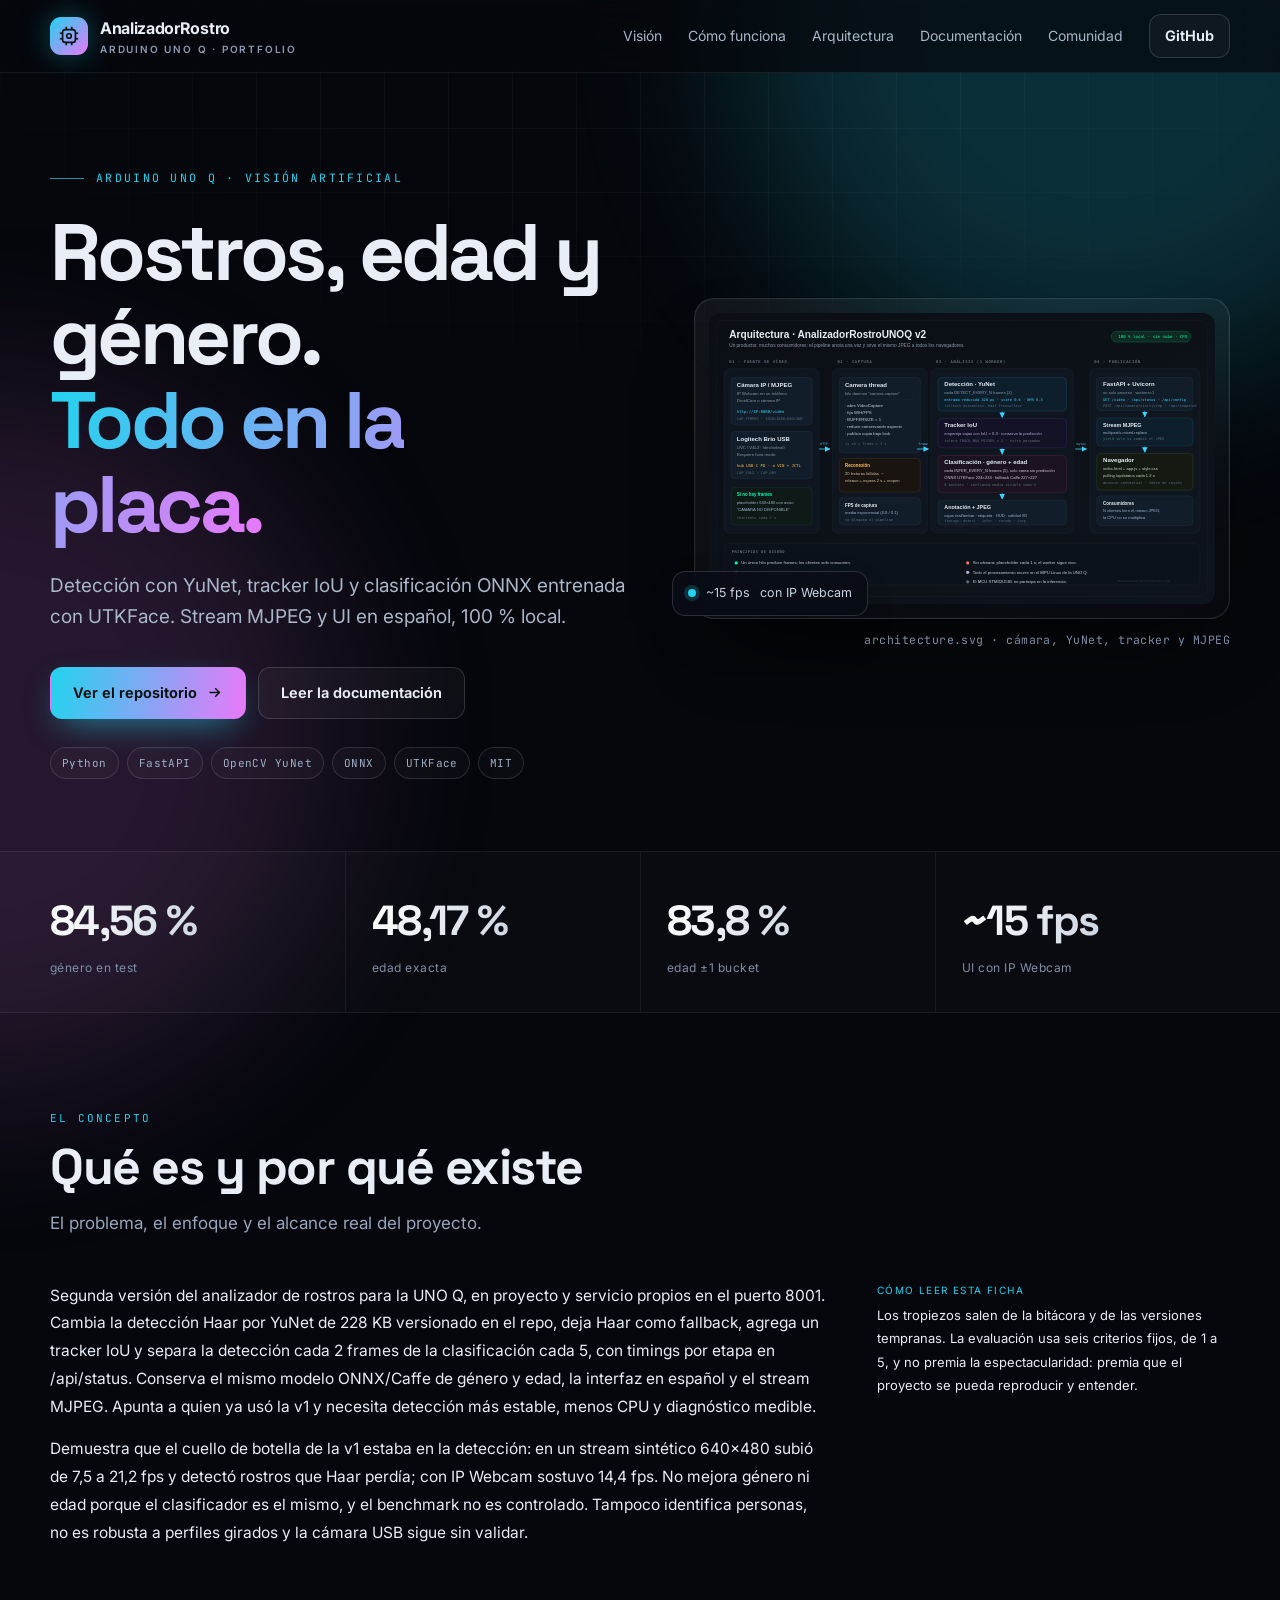
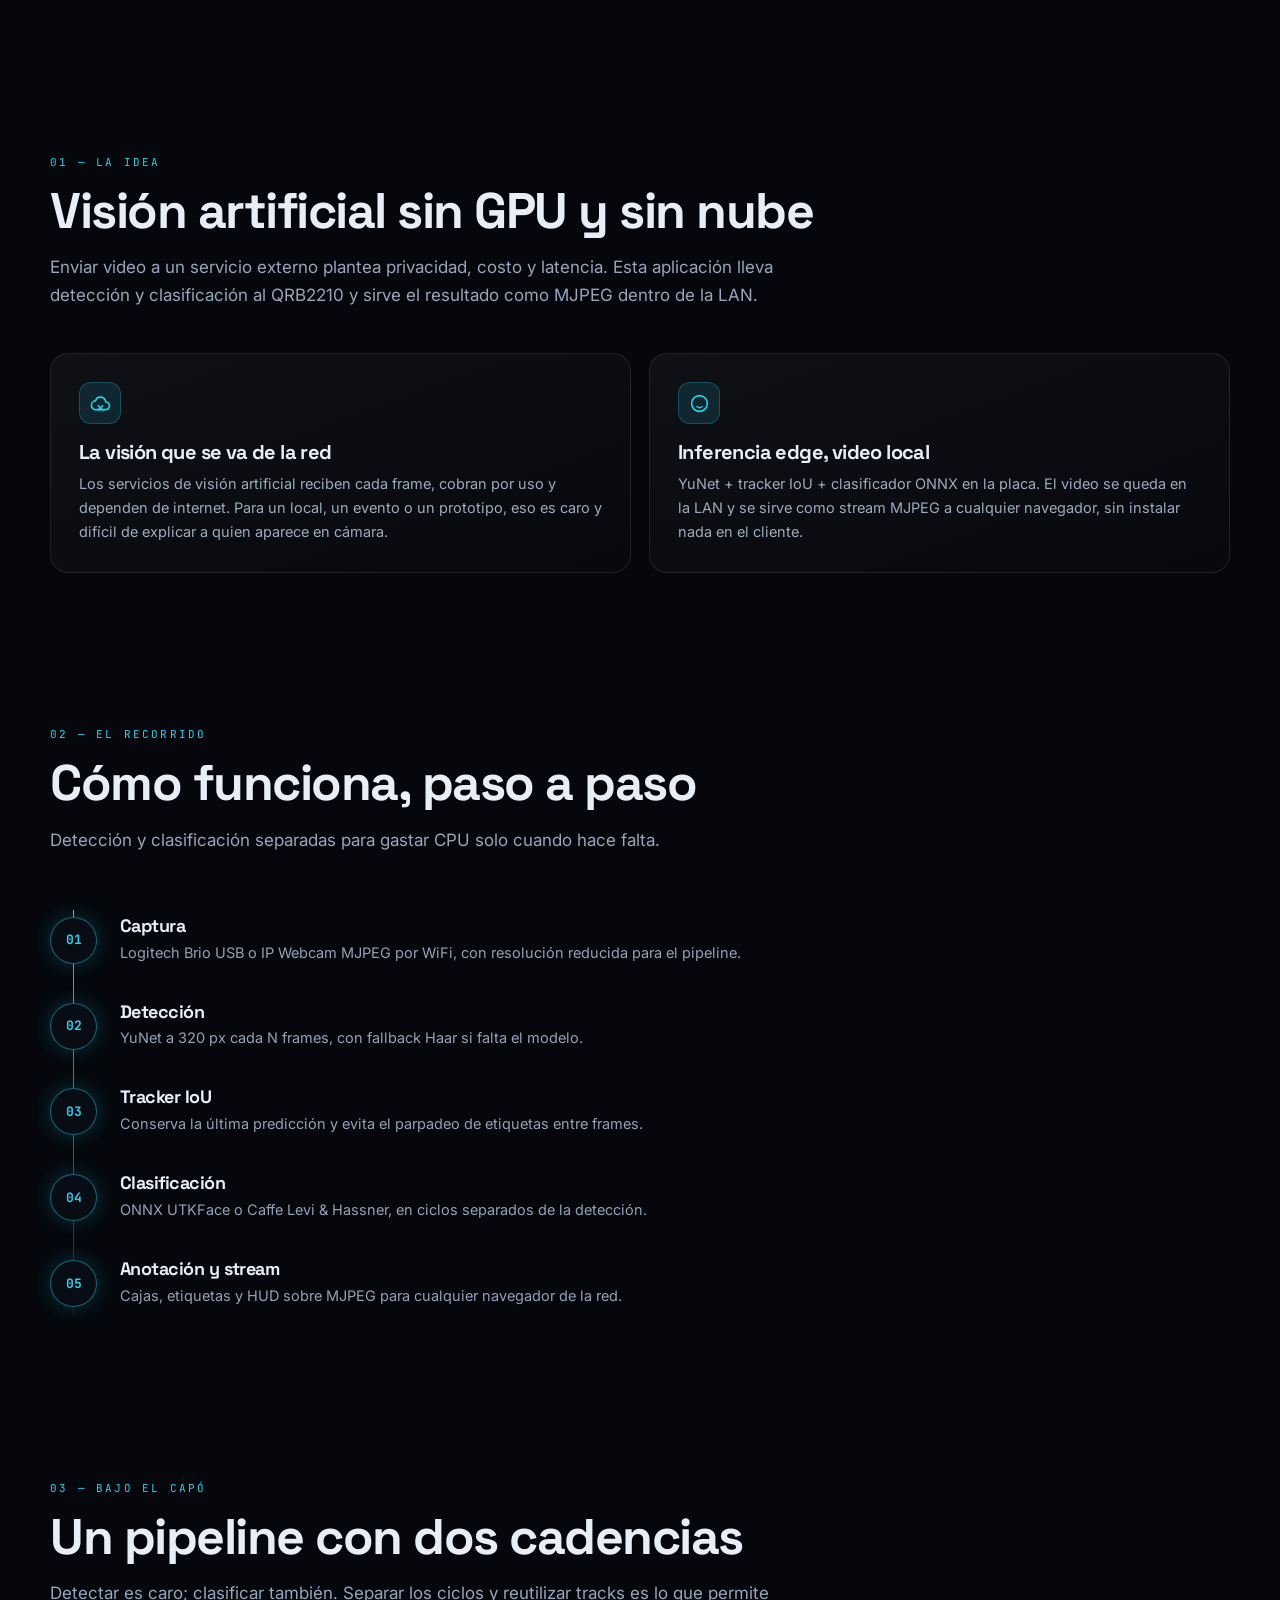
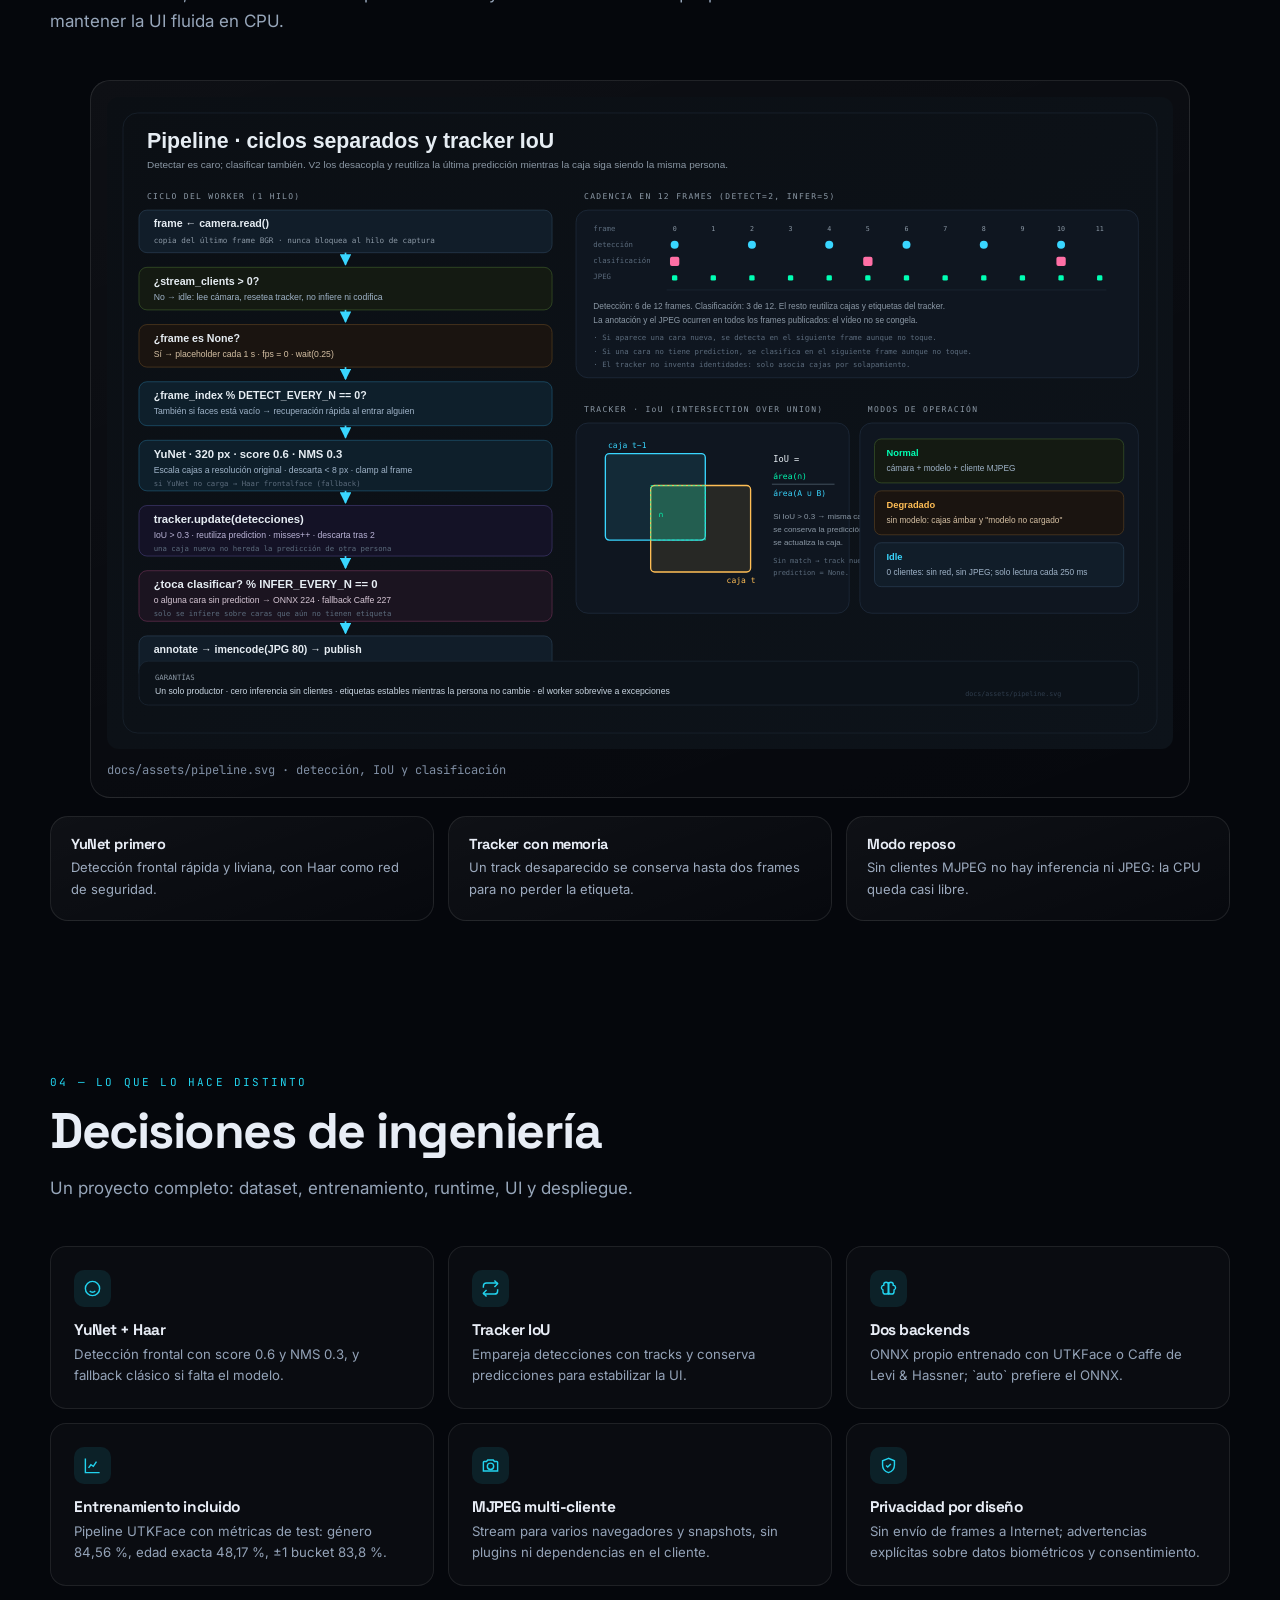
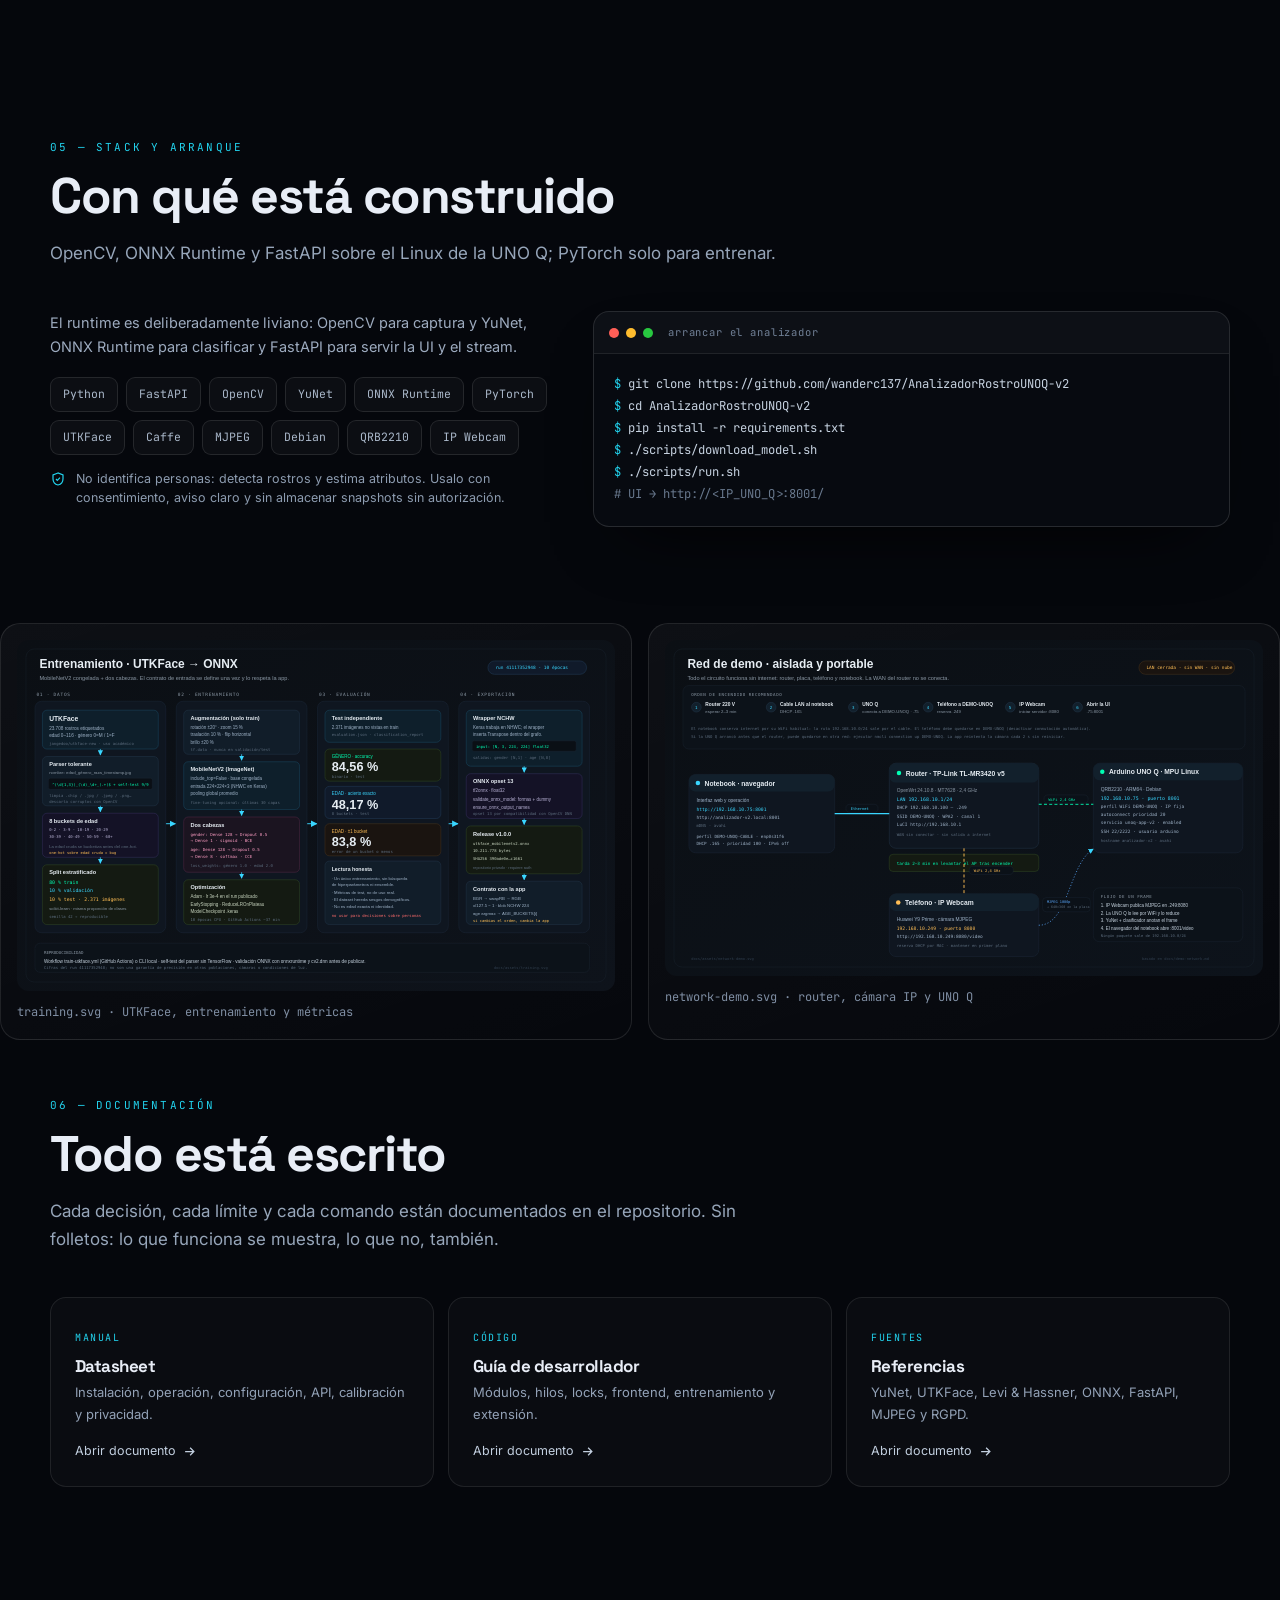
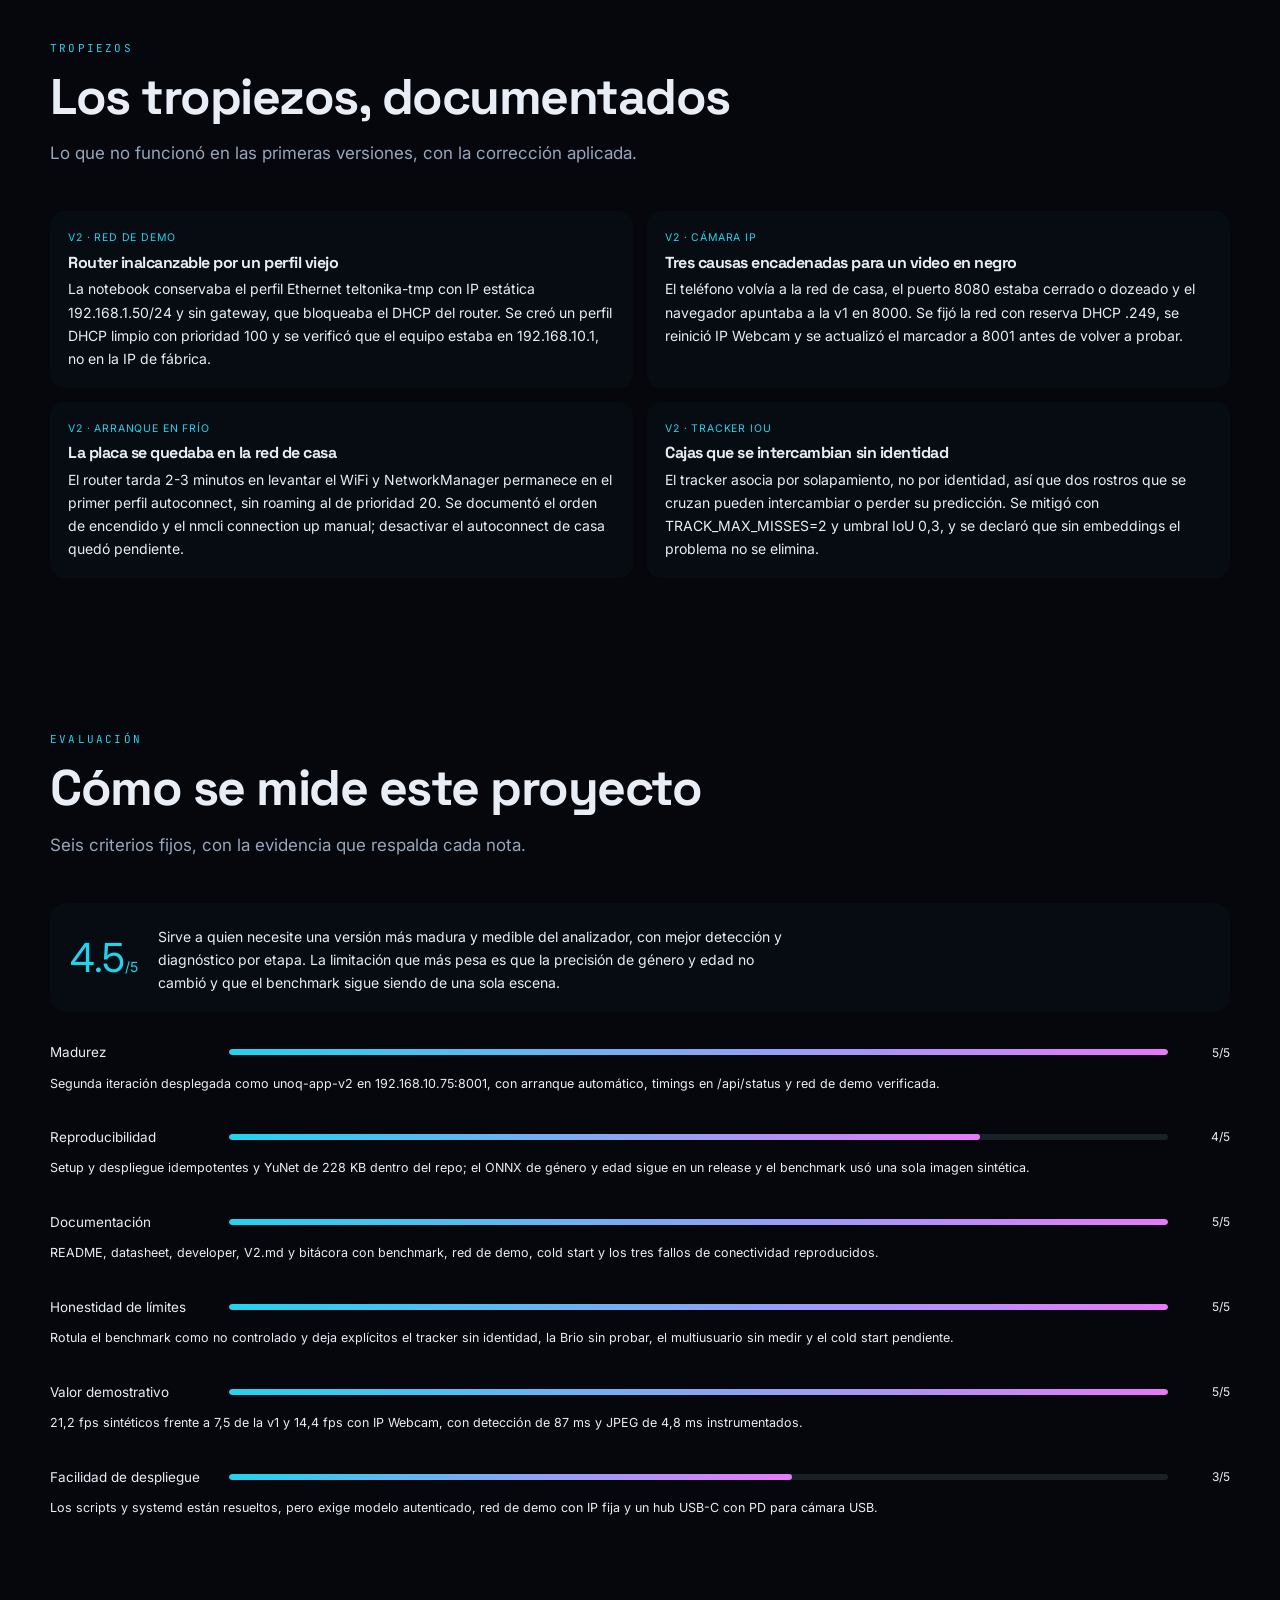
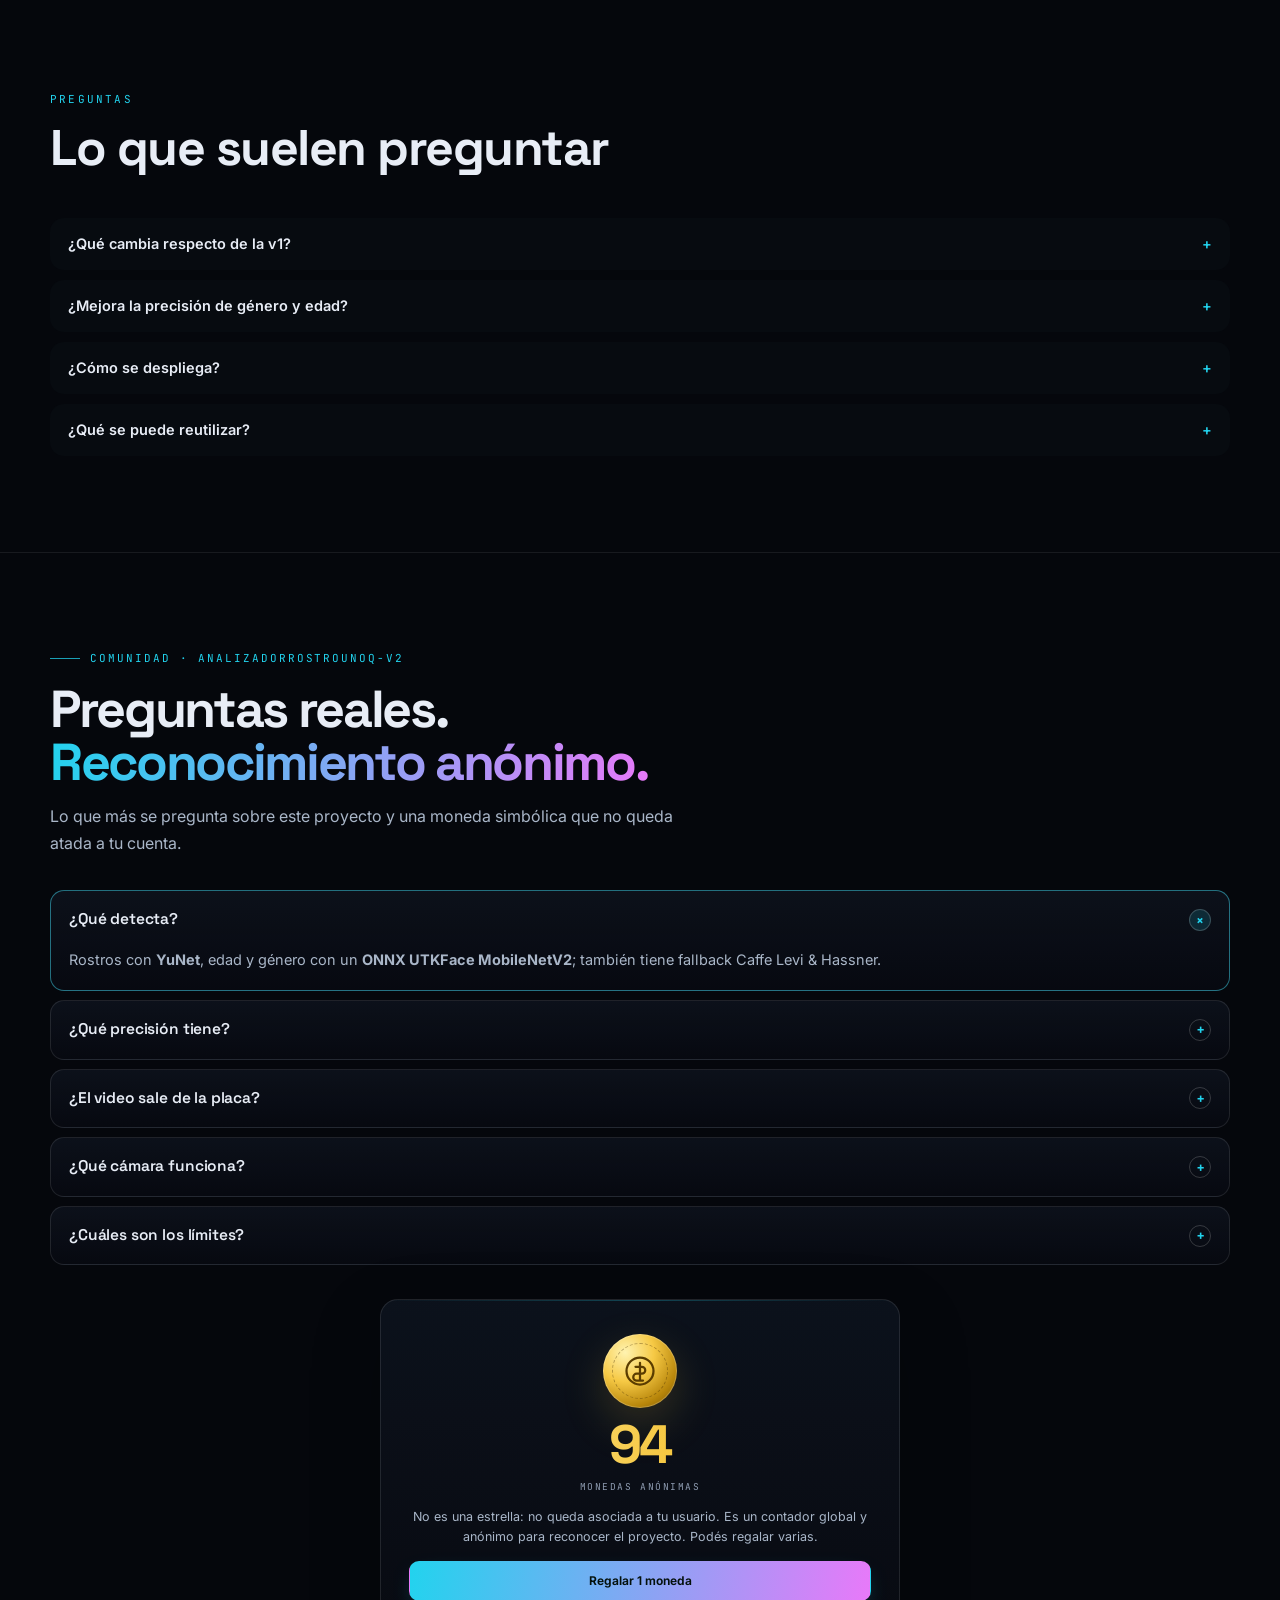
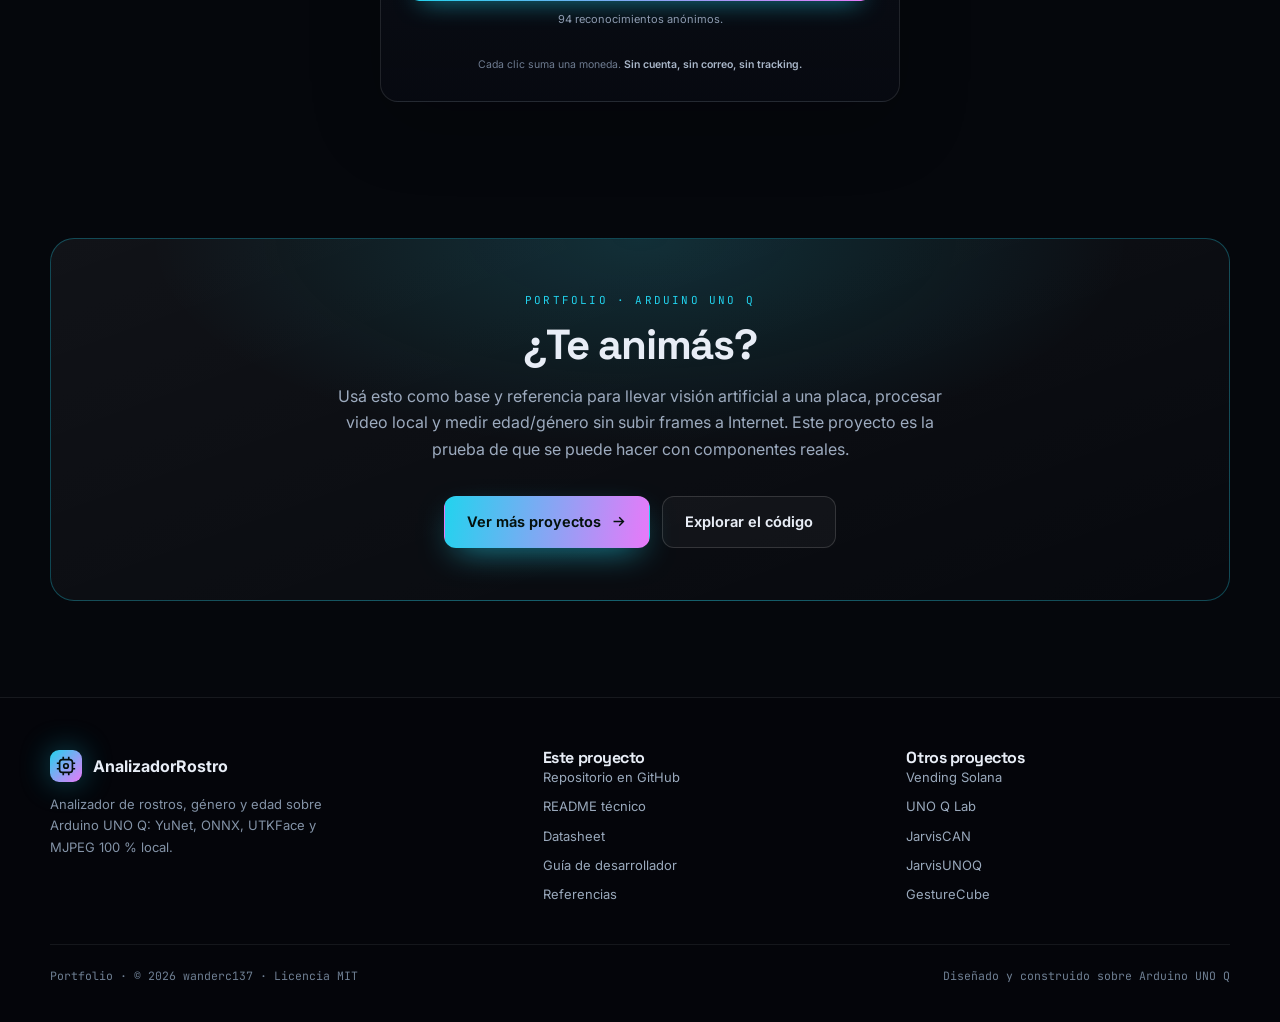
==== commit 16002c05: "feat: contador de monedas con base aleatoria 3-98 (v6)" ====
--- a/docs/index.html
+++ b/docs/index.html
@@ -468,6 +468,6 @@
 })();
 </script>
 <script>window.PORTFOLIO_COMMUNITY = {"account": "wanderc137", "repo": "AnalizadorRostroUNOQ-v2", "coinNamespace": "wanderc137-analizadorrostrounoq-v2-coins-v1", "faqs": [{"q": "¿Qué detecta?", "a": "Rostros con <b>YuNet</b>, edad y género con un <b>ONNX UTKFace MobileNetV2</b>; también tiene fallback Caffe Levi & Hassner."}, {"q": "¿Qué precisión tiene?", "a": "84,56 % de género, 48,17 % de edad exacta y 83,8 % ±1 bucket en el conjunto de validación; no es un sistema biométrico."}, {"q": "¿El video sale de la placa?", "a": "No. La cámara entra localmente, el backend procesa y sirve <b>MJPEG</b>; no se suben frames a la nube."}, {"q": "¿Qué cámara funciona?", "a": "Una cámara IP por HTTP fue validada; la Brio USB no se probó por falta de hub USB-C con PD."}, {"q": "¿Cuáles son los límites?", "a": "Sesgo del dataset, edad aproximada, ~15 fps en la UNO Q y una sola cámara por instancia."}]};</script>
-<script defer="" src="assets/community.js?v=5"></script>
+<script defer="" src="assets/community.js?v=6"></script>
 </body>
 </html>
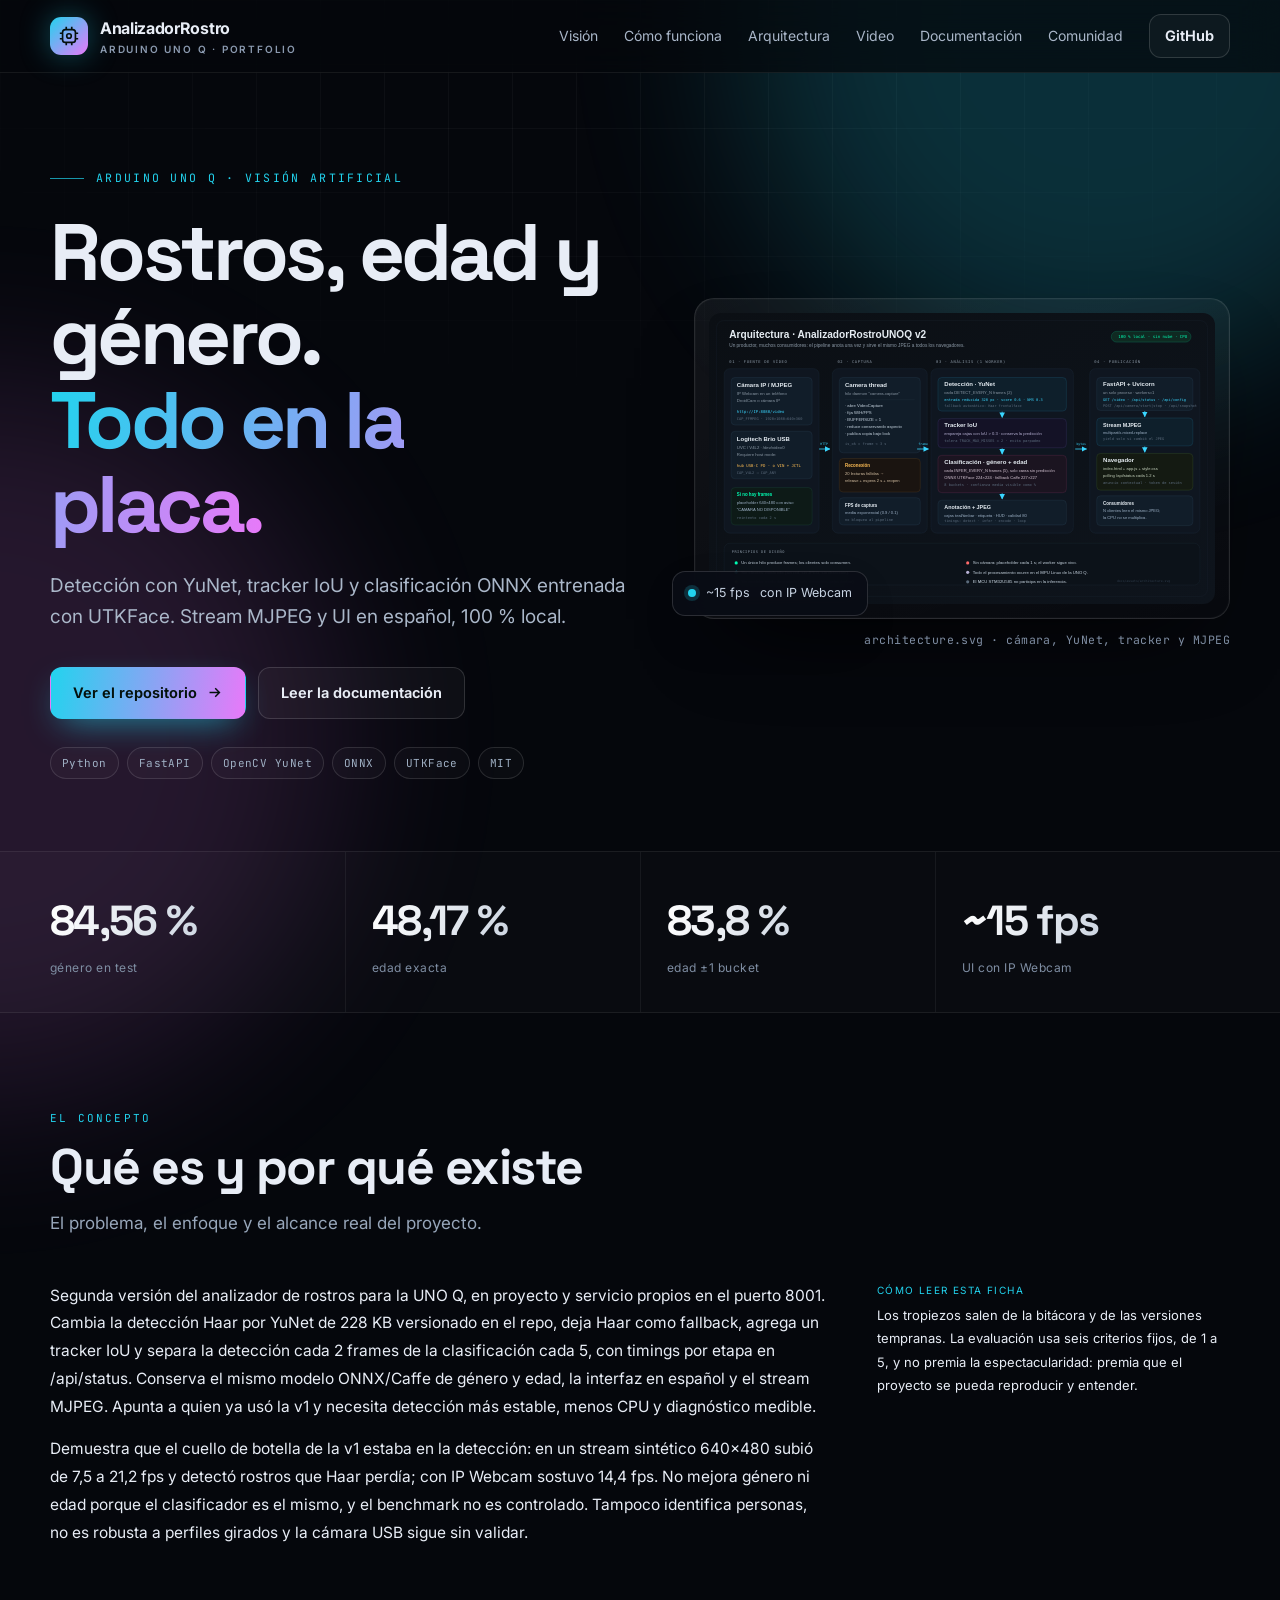
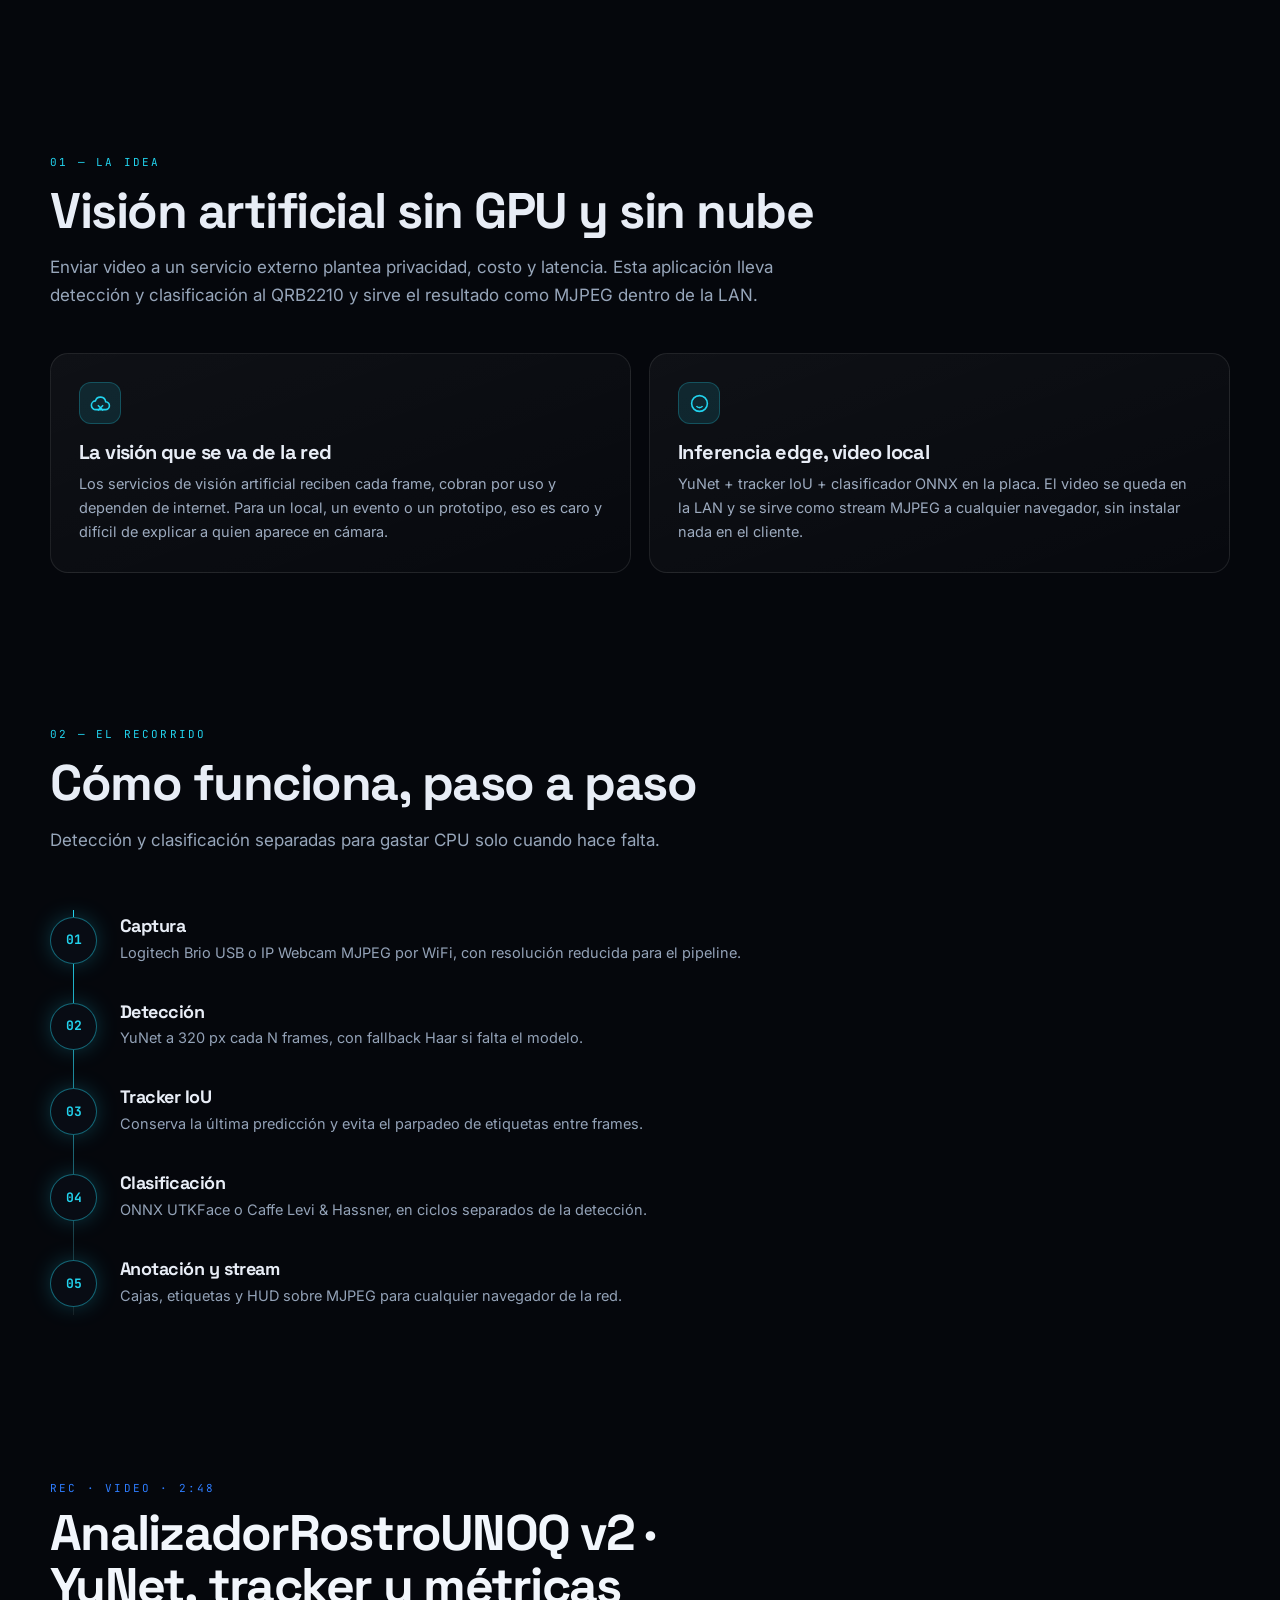
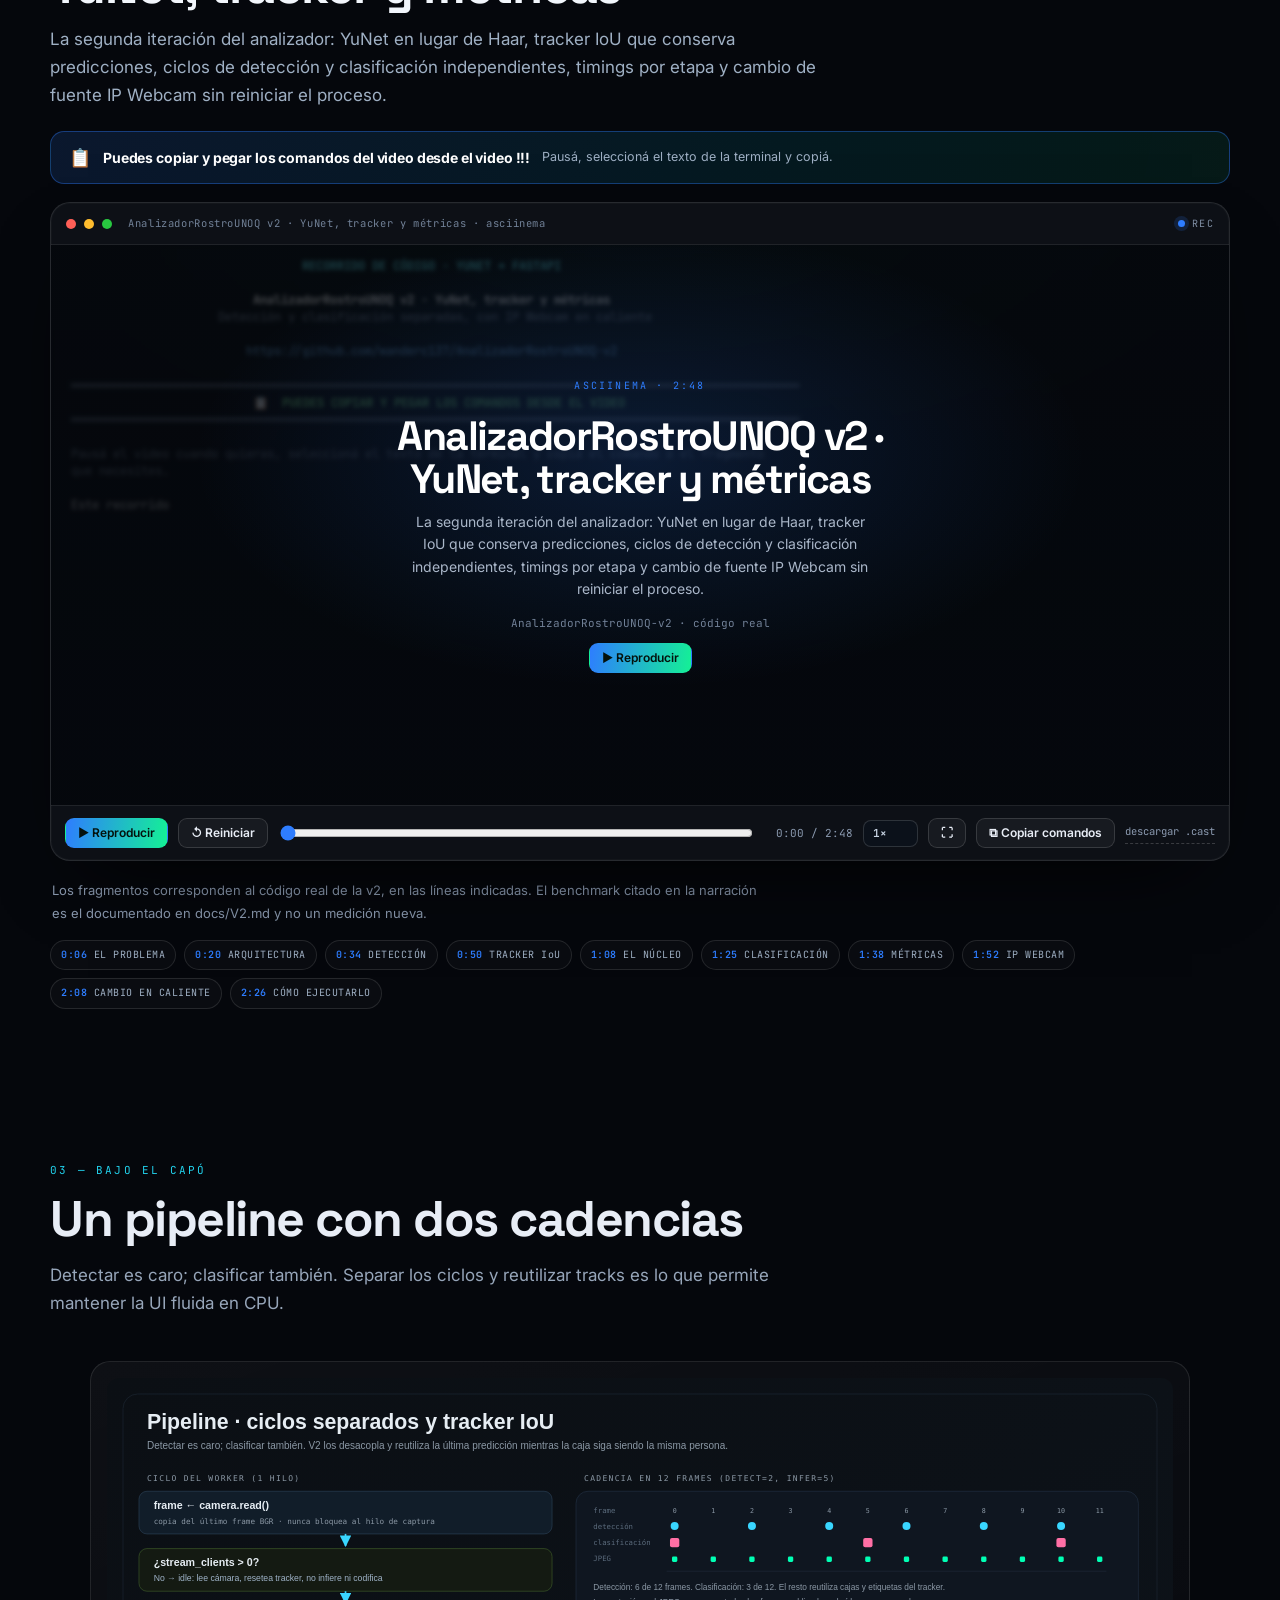
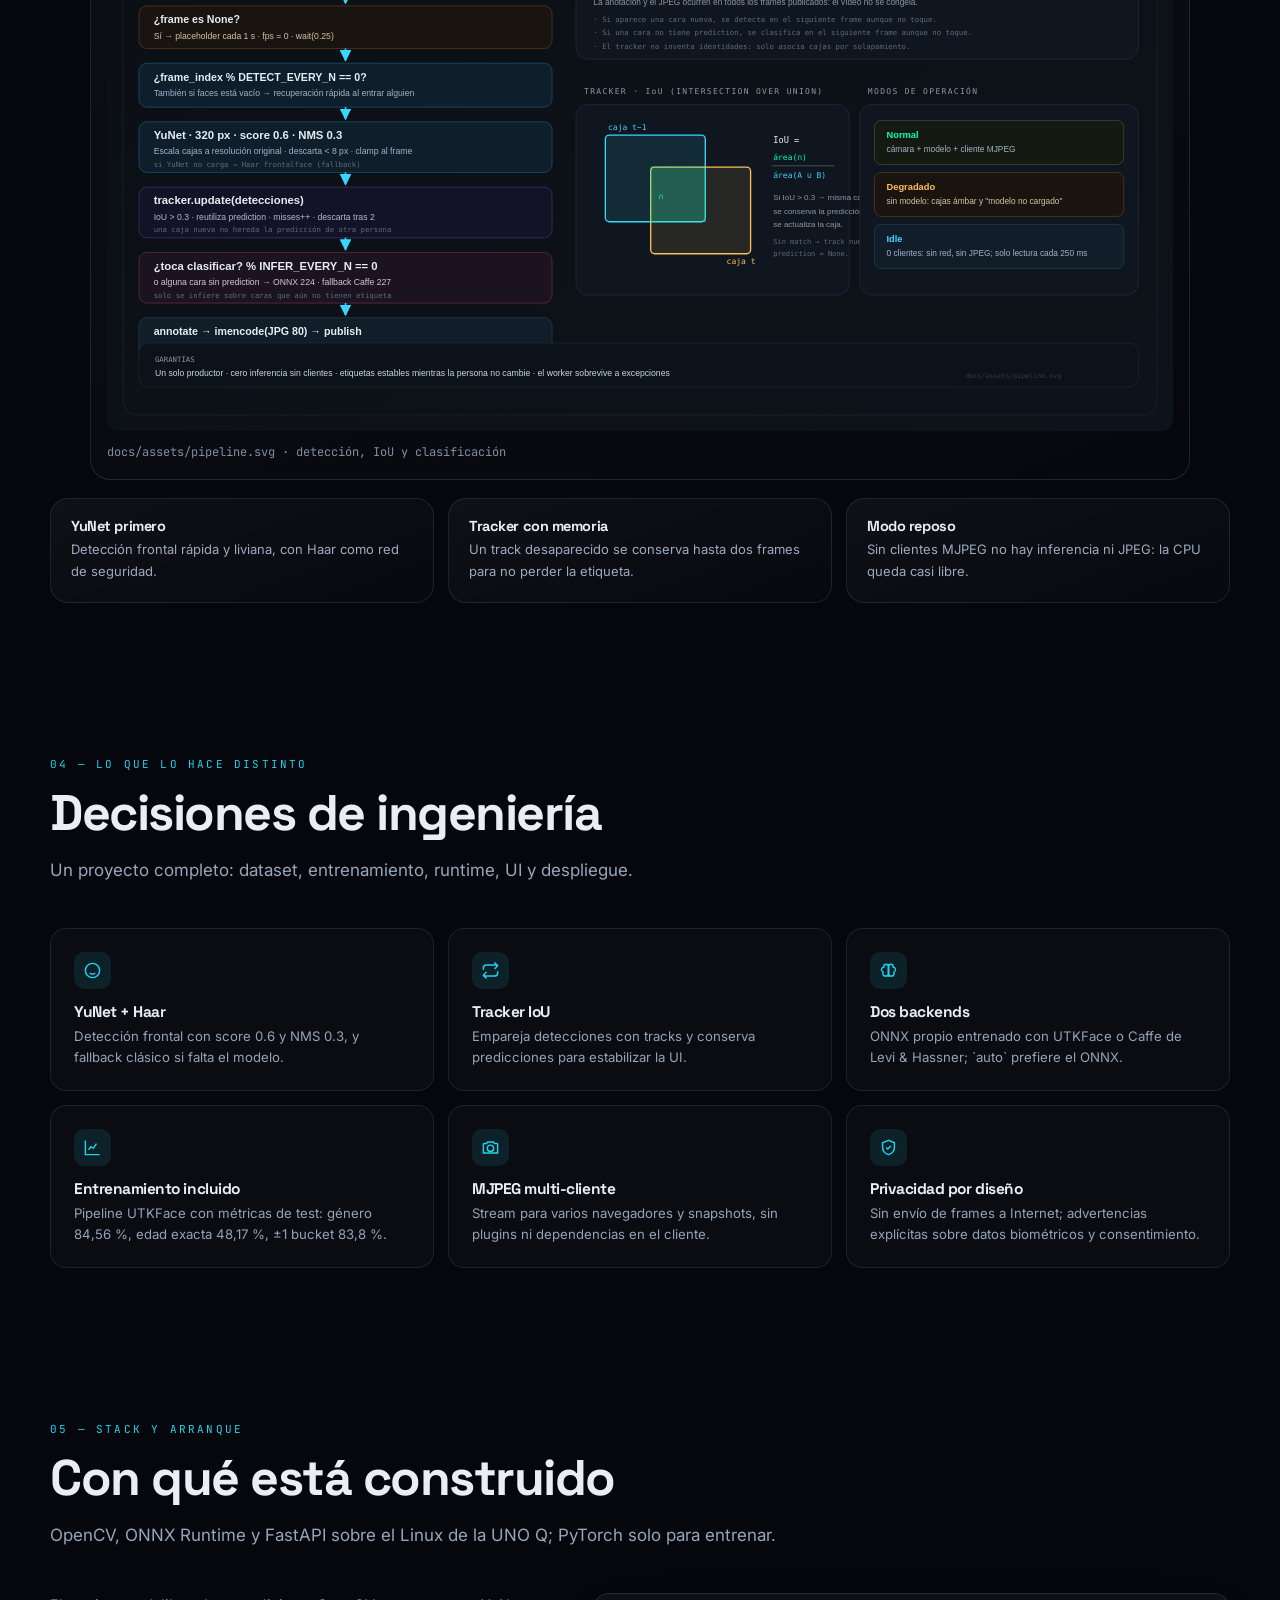
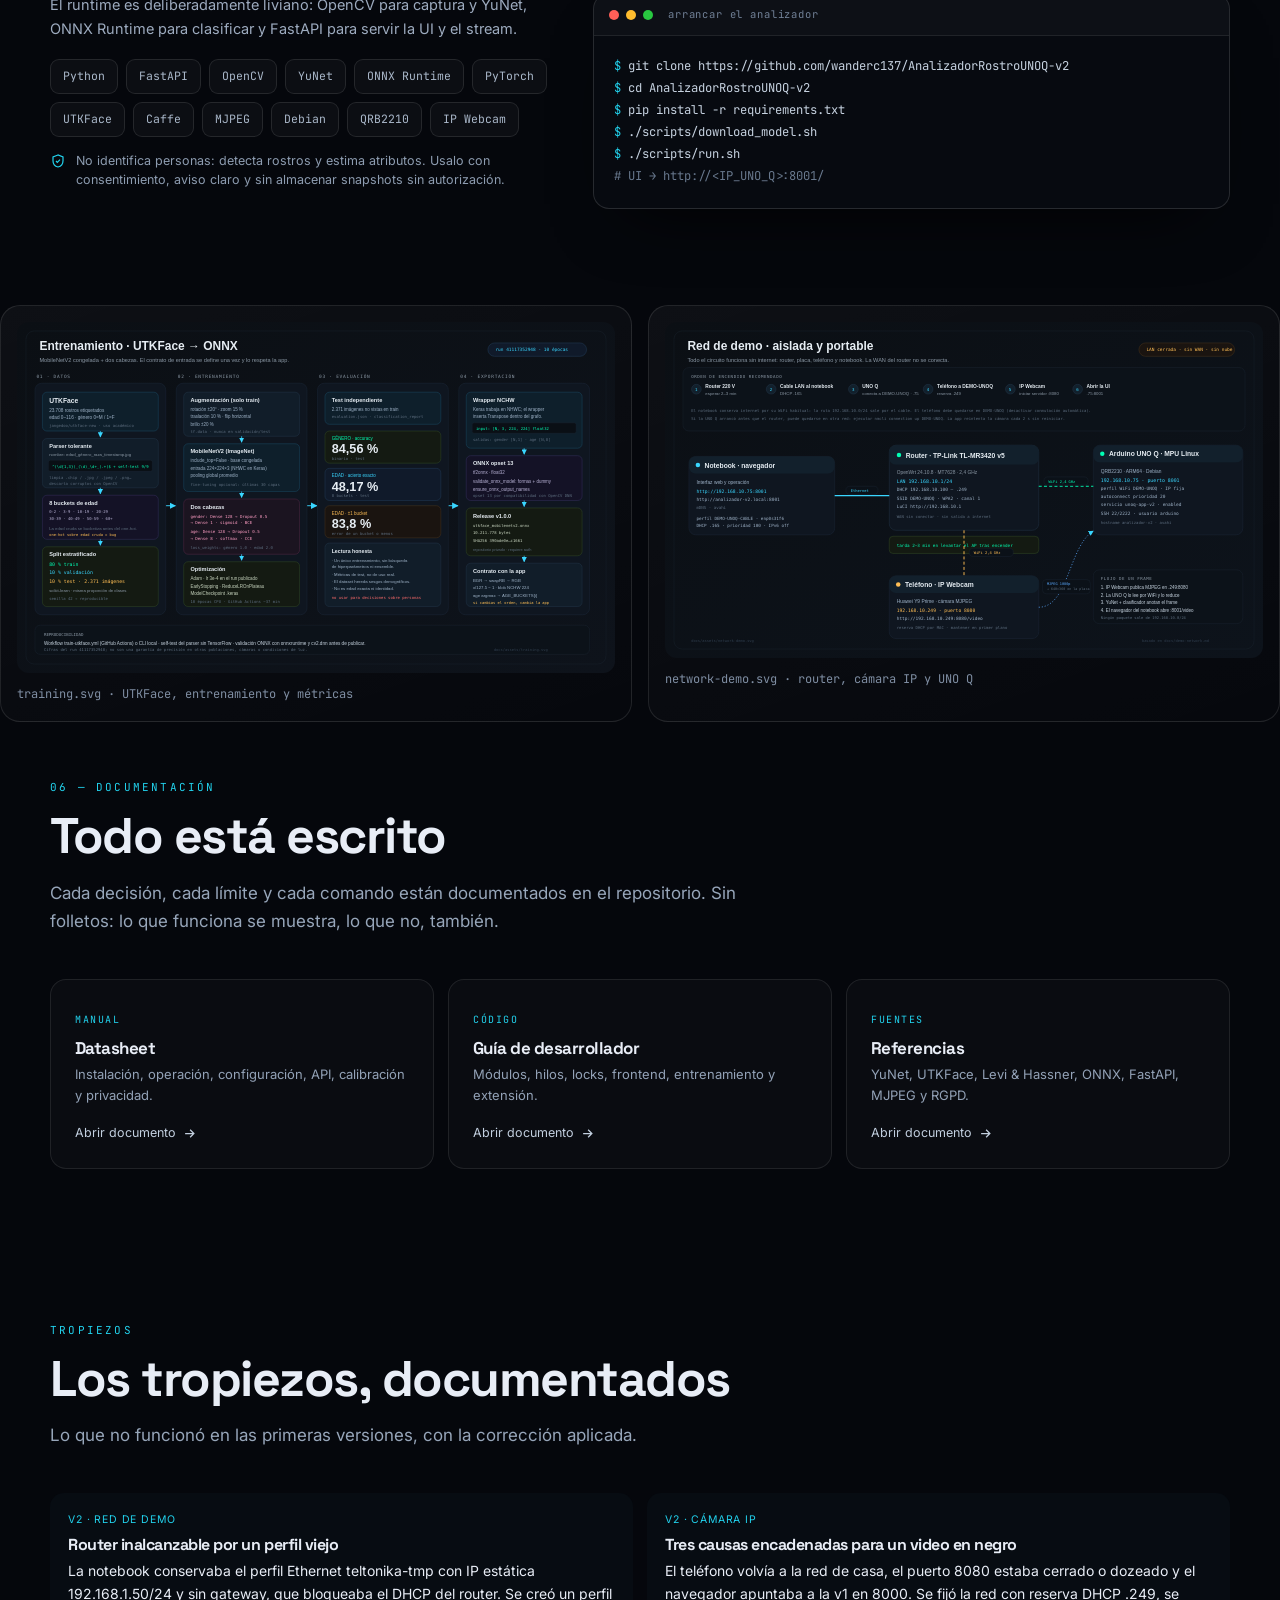
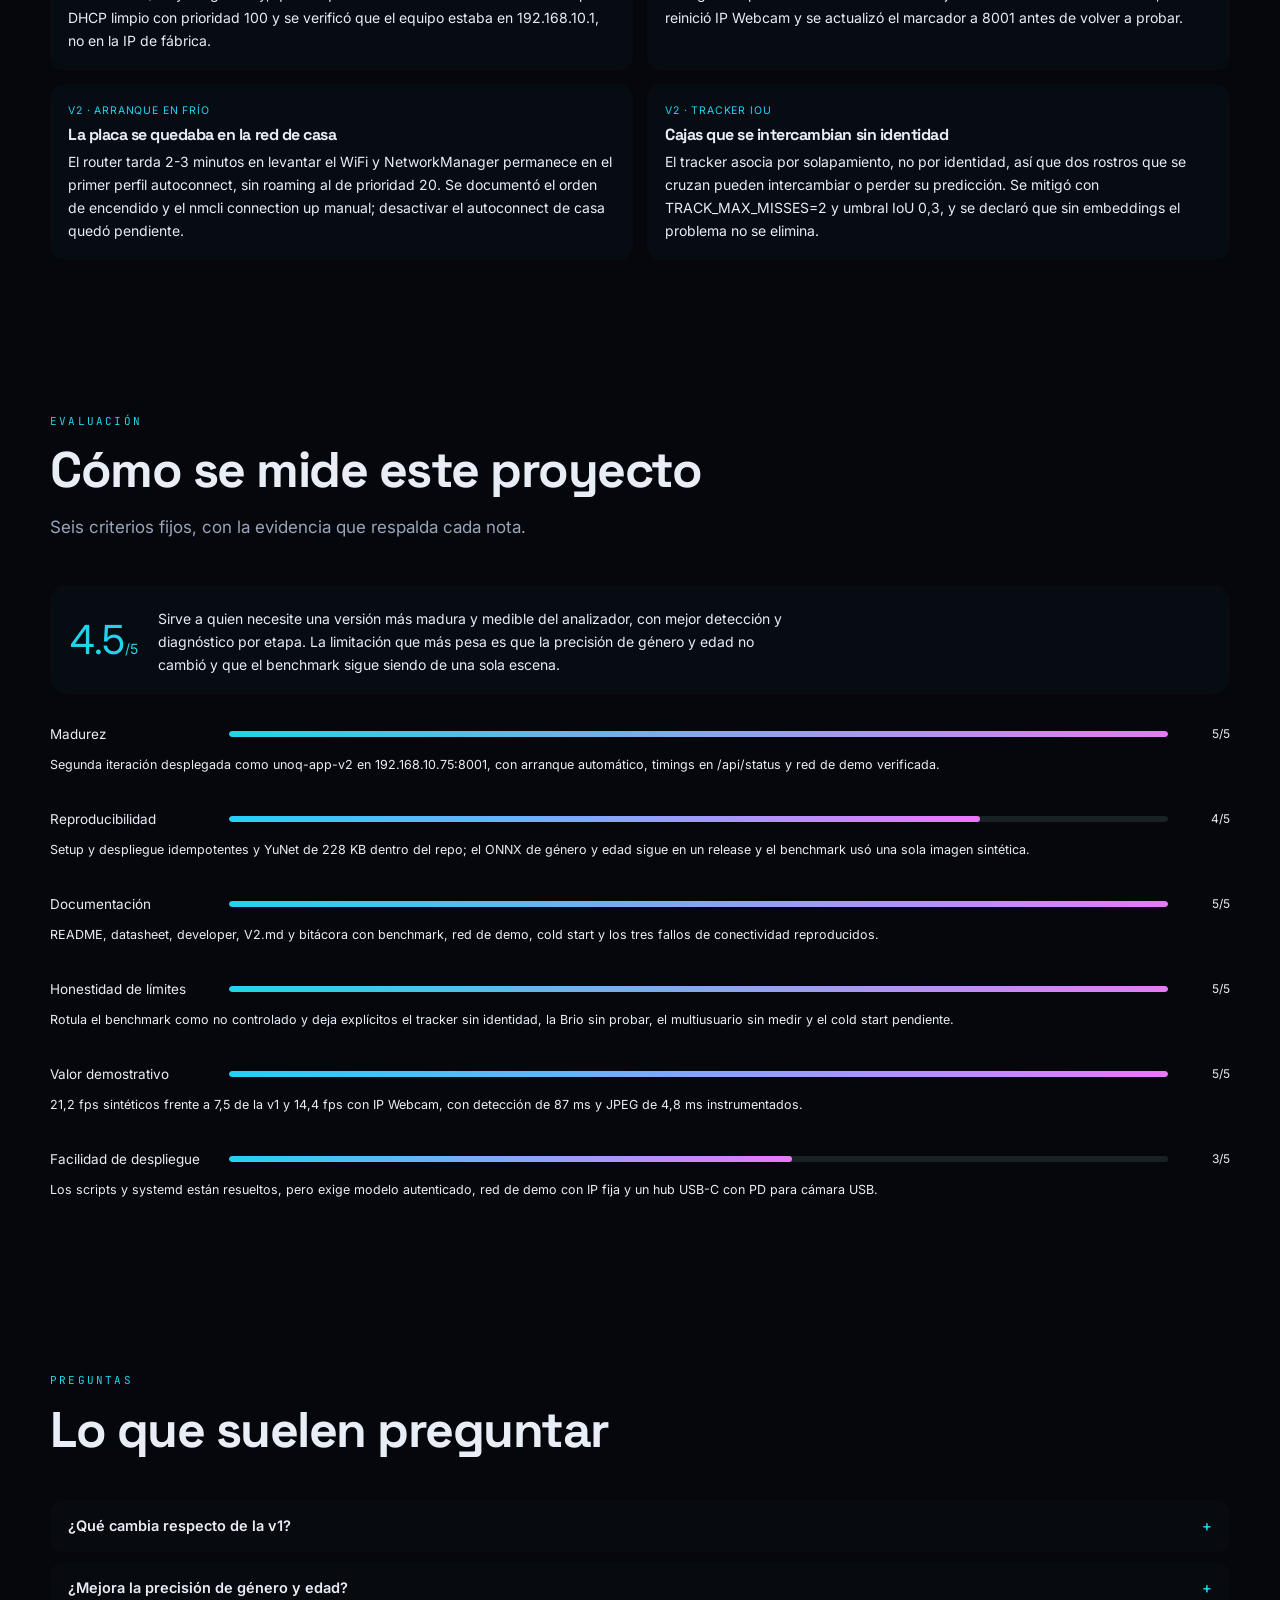
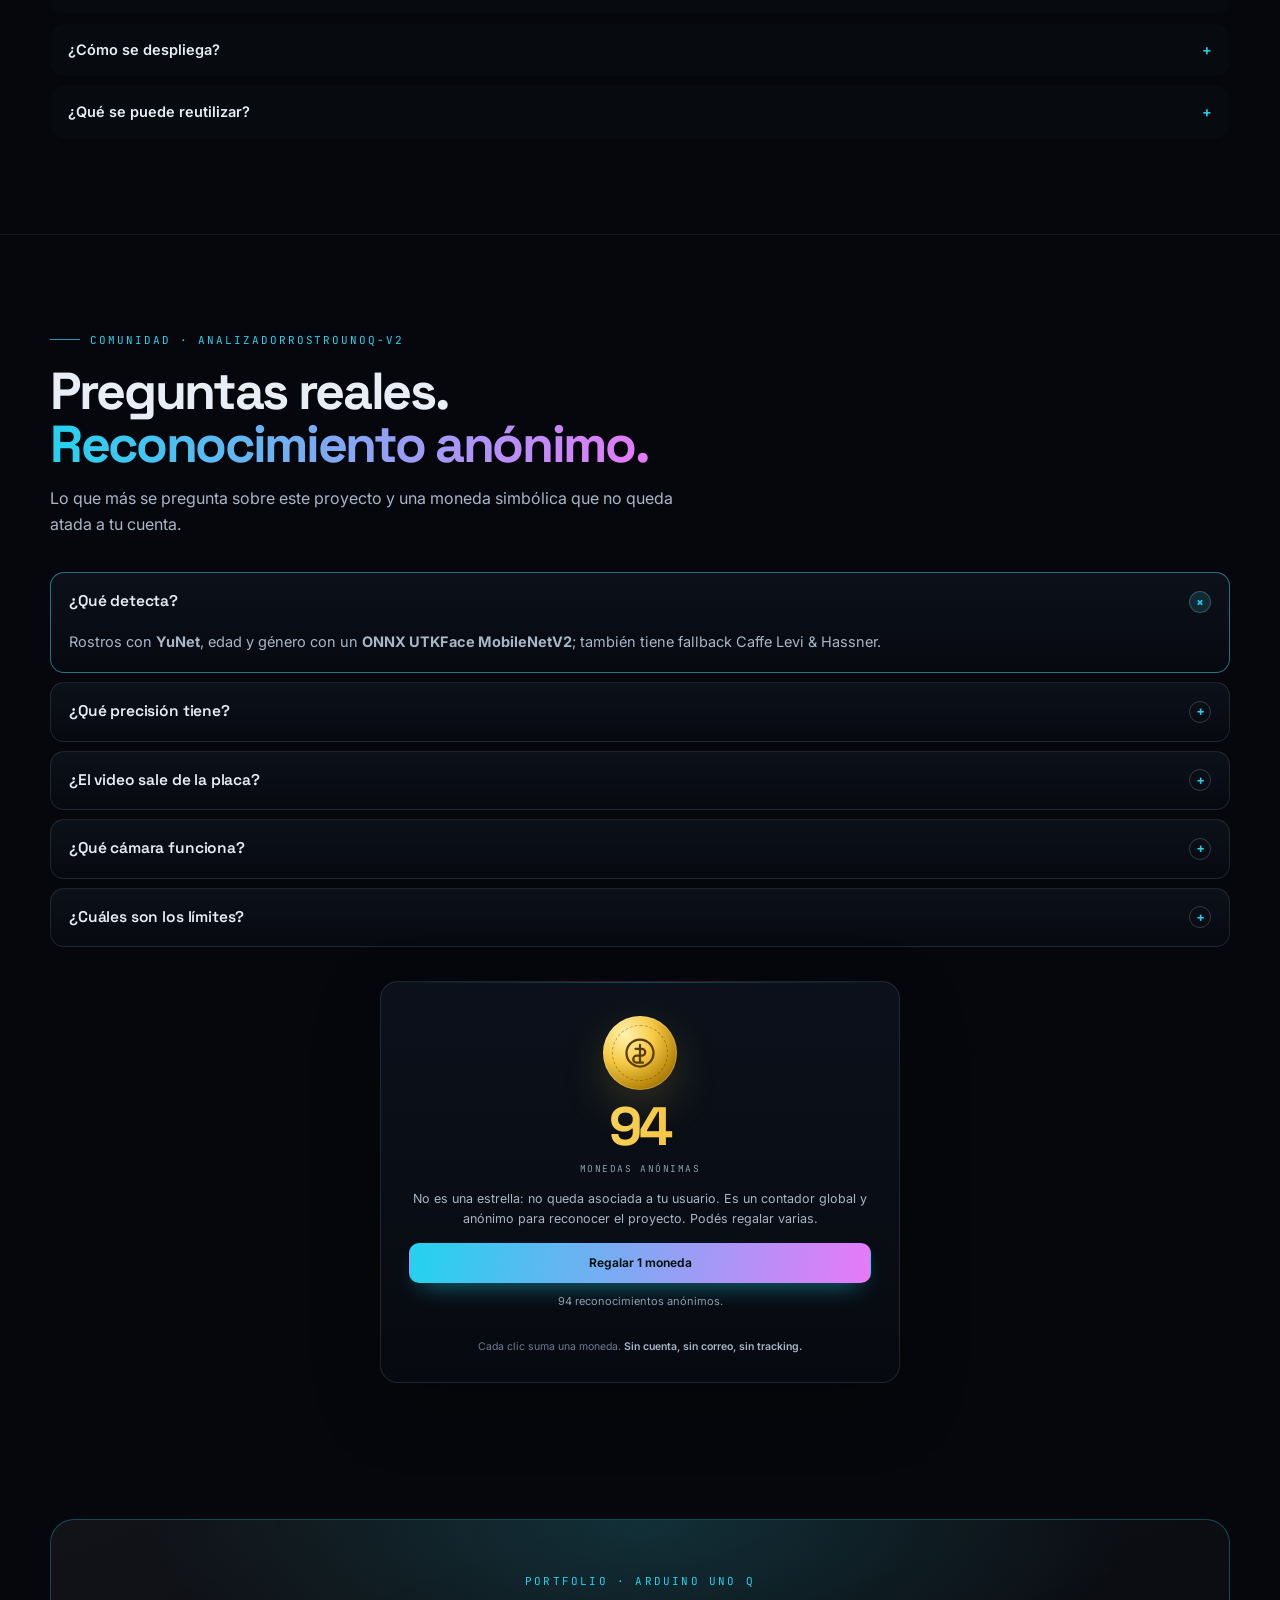
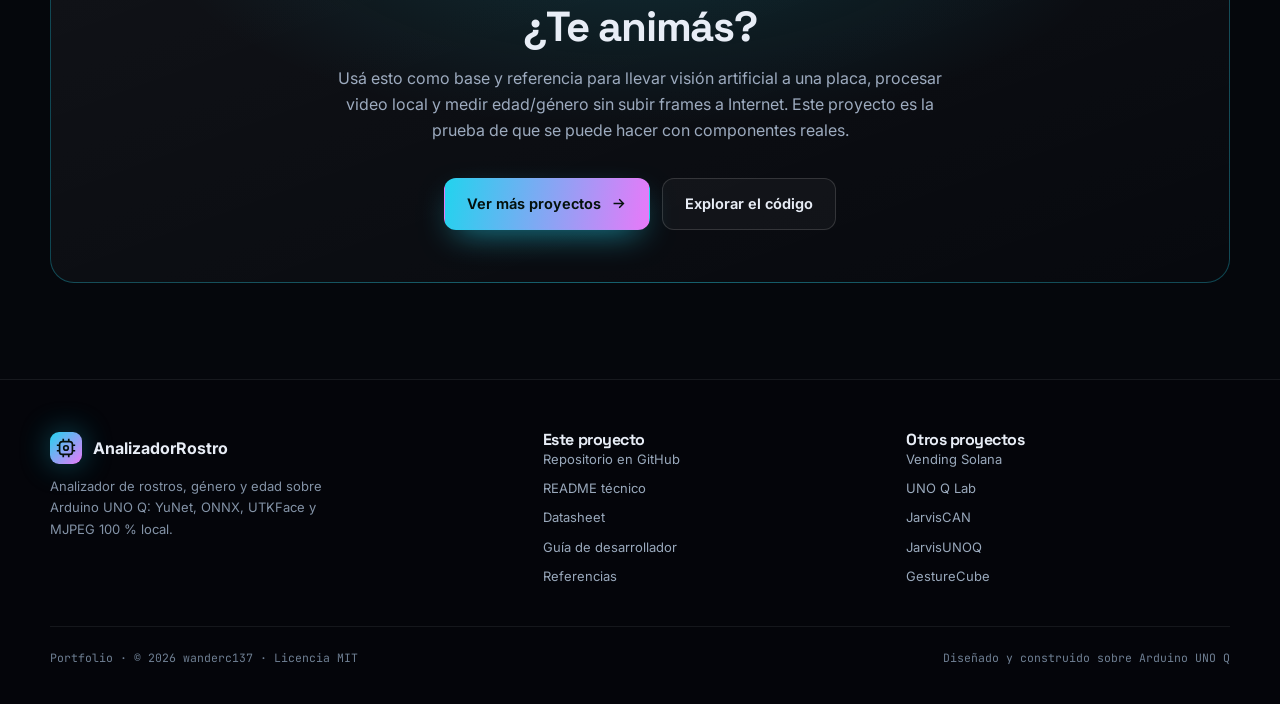
==== commit 8cca24af: "feat: video asciinema explicativo en rec/ y en la página" ====
--- a/docs/index.html
+++ b/docs/index.html
@@ -291,7 +291,8 @@
 @media(max-width:760px){.concept-grid,.fail-grid{grid-template-columns:1fr}.concept-side{border-left:0;padding-left:0}}
 
 </style>
-<link href="assets/community.css?v=5" rel="stylesheet"/></head>
+<link href="assets/community.css?v=5" rel="stylesheet"/><link href="rec/player.css?v=1" rel="stylesheet"/>
+</head>
 <body style="--accent:#22D3EE;--accent2:#E879F9">
 <div class="grid-overlay"></div>
 <div class="glow one"></div>
@@ -306,6 +307,7 @@
 <a href="#problema">Visión</a>
 <a href="#como">Cómo funciona</a>
 <a href="#arquitectura">Arquitectura</a>
+<a href="#video">Video</a>
 <a href="#docs">Documentación</a>
 <a href="#comunidad">Comunidad</a>
 <a class="btn btn-ghost" href="https://github.com/wanderc137/AnalizadorRostroUNOQ-v2" rel="noopener" style="padding:9px 15px" target="_blank">GitHub</a>
@@ -355,6 +357,45 @@
 <div class="timeline reveal"><div class="step"><div class="step-num">01</div><div class="step-body"><h3>Captura</h3><p>Logitech Brio USB o IP Webcam MJPEG por WiFi, con resolución reducida para el pipeline.</p></div></div><div class="step"><div class="step-num">02</div><div class="step-body"><h3>Detección</h3><p>YuNet a 320 px cada N frames, con fallback Haar si falta el modelo.</p></div></div><div class="step"><div class="step-num">03</div><div class="step-body"><h3>Tracker IoU</h3><p>Conserva la última predicción y evita el parpadeo de etiquetas entre frames.</p></div></div><div class="step"><div class="step-num">04</div><div class="step-body"><h3>Clasificación</h3><p>ONNX UTKFace o Caffe Levi &amp; Hassner, en ciclos separados de la detección.</p></div></div><div class="step"><div class="step-num">05</div><div class="step-body"><h3>Anotación y stream</h3><p>Cajas, etiquetas y HUD sobre MJPEG para cualquier navegador de la red.</p></div></div></div>
 </div>
 </section>
+
+<section class="section tight rec-section" id="video" style="--accent:#2E7DFF;--accent2:#14F195">
+<div class="wrap">
+<div class="rec-kicker">REC · VIDEO · 2:48</div>
+<h2 class="rec-h2">AnalizadorRostroUNOQ v2 · YuNet, tracker y métricas</h2>
+<p class="rec-lead">La segunda iteración del analizador: YuNet en lugar de Haar, tracker IoU que conserva predicciones, ciclos de detección y clasificación independientes, timings por etapa y cambio de fuente IP Webcam sin reiniciar el proceso.</p>
+<div class="rec-banner">
+<span class="rec-banner-icon">📋</span>
+<strong>Puedes copiar y pegar los comandos del video desde el video !!!</strong>
+<span>Pausá, seleccioná el texto de la terminal y copiá.</span>
+</div>
+<div class="rec-shell">
+<div class="rec-bar"><i></i><i></i><i></i><span class="rec-title">AnalizadorRostroUNOQ v2 · YuNet, tracker y métricas · asciinema</span><span class="rec-rec"><b></b>REC</span></div>
+<div class="rec-screen-wrap">
+<div class="rec-screen" id="rec-screen"></div>
+<div class="rec-poster" id="rec-poster">
+<div class="rec-kicker">ASCIINEMA · 2:48</div>
+<h3>AnalizadorRostroUNOQ v2 · YuNet, tracker y métricas</h3>
+<p>La segunda iteración del analizador: YuNet en lugar de Haar, tracker IoU que conserva predicciones, ciclos de detección y clasificación independientes, timings por etapa y cambio de fuente IP Webcam sin reiniciar el proceso.</p>
+<div class="rec-poster-meta">AnalizadorRostroUNOQ-v2 · código real</div>
+<button class="rec-btn rec-primary" id="rec-start" type="button">▶ Reproducir</button>
+</div>
+</div>
+<div class="rec-controls">
+<button class="rec-btn rec-primary" id="rec-play" type="button">▶ Reproducir</button>
+<button class="rec-btn" id="rec-restart" type="button">↺ Reiniciar</button>
+<input class="rec-progress" id="rec-range" type="range" min="0" max="1000" value="0" aria-label="Progreso"/>
+<span class="rec-time" id="rec-time">0:00 / 2:48</span>
+<select class="rec-speed" id="rec-speed" aria-label="Velocidad"><option value="1">1×</option><option value="1.25">1.25×</option><option value="1.5">1.5×</option><option value="2">2×</option></select>
+<button class="rec-btn" id="rec-full" type="button" title="Pantalla completa">⛶</button>
+<button class="rec-btn" id="rec-copy" type="button">⧉ Copiar comandos</button>
+<a class="rec-download" href="rec/AnalizadorRostroUNOQ-v2.cast" download>descargar .cast</a>
+</div>
+</div>
+<p class="rec-note">Los fragmentos corresponden al código real de la v2, en las líneas indicadas. El benchmark citado en la narración es el documentado en docs/V2.md y no un medición nueva.</p>
+<div class="rec-chapters"><span class="rec-chip"><b>0:06</b> EL PROBLEMA</span><span class="rec-chip"><b>0:20</b> ARQUITECTURA</span><span class="rec-chip"><b>0:34</b> DETECCIÓN</span><span class="rec-chip"><b>0:50</b> TRACKER IoU</span><span class="rec-chip"><b>1:08</b> EL NÚCLEO</span><span class="rec-chip"><b>1:25</b> CLASIFICACIÓN</span><span class="rec-chip"><b>1:38</b> MÉTRICAS</span><span class="rec-chip"><b>1:52</b> IP WEBCAM</span><span class="rec-chip"><b>2:08</b> CAMBIO EN CALIENTE</span><span class="rec-chip"><b>2:26</b> CÓMO EJECUTARLO</span></div>
+</div>
+</section>
+
 <section class="section tight" id="arquitectura">
 <div class="wrap">
 <div class="section-head reveal">
@@ -469,5 +510,7 @@
 </script>
 <script>window.PORTFOLIO_COMMUNITY = {"account": "wanderc137", "repo": "AnalizadorRostroUNOQ-v2", "coinNamespace": "wanderc137-analizadorrostrounoq-v2-coins-v1", "faqs": [{"q": "¿Qué detecta?", "a": "Rostros con <b>YuNet</b>, edad y género con un <b>ONNX UTKFace MobileNetV2</b>; también tiene fallback Caffe Levi & Hassner."}, {"q": "¿Qué precisión tiene?", "a": "84,56 % de género, 48,17 % de edad exacta y 83,8 % ±1 bucket en el conjunto de validación; no es un sistema biométrico."}, {"q": "¿El video sale de la placa?", "a": "No. La cámara entra localmente, el backend procesa y sirve <b>MJPEG</b>; no se suben frames a la nube."}, {"q": "¿Qué cámara funciona?", "a": "Una cámara IP por HTTP fue validada; la Brio USB no se probó por falta de hub USB-C con PD."}, {"q": "¿Cuáles son los límites?", "a": "Sesgo del dataset, edad aproximada, ~15 fps en la UNO Q y una sola cámara por instancia."}]};</script>
 <script defer="" src="assets/community.js?v=6"></script>
+<script defer src="rec/AnalizadorRostroUNOQ-v2.cast.js?v=1"></script>
+<script defer src="rec/player.js?v=1"></script>
 </body>
 </html>
--- a/docs/rec/player.css
+++ b/docs/rec/player.css
@@ -0,0 +1,168 @@
+/* Reproductor asciinema inline reutilizable para las páginas de wanderc137. */
+.rec-section{position:relative;z-index:1}
+.rec-section .rec-kicker{
+  font-family:'JetBrains Mono',ui-monospace,monospace;
+  font-size:11px;letter-spacing:.2em;text-transform:uppercase;
+  color:var(--accent,#2E7DFF);margin:0 0 10px;
+}
+.rec-section .rec-h2{
+  font-family:'Space Grotesk','Inter',sans-serif;
+  font-size:clamp(28px,4.6vw,50px);line-height:1.06;letter-spacing:-.035em;
+  color:#f2f6fc;margin:0 0 12px;max-width:22ch;
+}
+.rec-section .rec-lead{
+  font-size:clamp(14px,1.5vw,17px);line-height:1.65;
+  color:#9fb0c4;margin:0 0 22px;max-width:72ch;
+}
+.rec-banner{
+  display:flex;align-items:center;gap:12px;flex-wrap:wrap;
+  padding:14px 18px;margin:0 0 18px;
+  border:1px solid color-mix(in srgb,var(--accent,#2E7DFF) 38%,transparent);
+  border-radius:14px;
+  background:linear-gradient(100deg,color-mix(in srgb,var(--accent,#2E7DFF) 14%,transparent),color-mix(in srgb,var(--accent2,#14F195) 8%,transparent));
+  box-shadow:0 18px 40px -30px color-mix(in srgb,var(--accent,#2E7DFF) 60%,transparent);
+}
+.rec-banner .rec-banner-icon{font-size:18px;line-height:1}
+.rec-banner strong{font-size:14px;color:#fff;letter-spacing:-.01em}
+.rec-banner span{font-size:12.5px;color:#9fb0c4}
+.rec-shell{
+  position:relative;
+  border:1px solid rgba(255,255,255,.13);
+  border-radius:20px;
+  overflow:hidden;
+  background:#070a10;
+  box-shadow:0 34px 80px -38px #000,0 0 0 1px rgba(255,255,255,.025) inset;
+}
+.rec-bar{
+  display:flex;align-items:center;gap:8px;
+  padding:12px 15px;
+  border-bottom:1px solid rgba(255,255,255,.08);
+  background:rgba(255,255,255,.025);
+}
+.rec-bar i{width:10px;height:10px;border-radius:50%;background:#ff5f57;display:block}
+.rec-bar i:nth-child(2){background:#febc2e}
+.rec-bar i:nth-child(3){background:#28c840}
+.rec-bar .rec-title{
+  margin-left:8px;
+  font-family:'JetBrains Mono',ui-monospace,SFMono-Regular,Menlo,monospace;
+  font-size:10.5px;color:#718197;letter-spacing:.06em;
+  overflow:hidden;text-overflow:ellipsis;white-space:nowrap;
+}
+.rec-bar .rec-rec{
+  margin-left:auto;display:flex;align-items:center;gap:7px;
+  font-family:'JetBrains Mono',ui-monospace,monospace;
+  font-size:10px;letter-spacing:.14em;color:#7f8ea3;text-transform:uppercase;
+}
+.rec-bar .rec-rec b{
+  width:7px;height:7px;border-radius:50%;background:var(--accent,#2E7DFF);
+  box-shadow:0 0 0 4px color-mix(in srgb,var(--accent,#2E7DFF) 16%,transparent);
+  animation:recPulse 2.2s infinite;
+}
+@keyframes recPulse{50%{opacity:.35}}
+.rec-screen-wrap{position:relative;background:#05080d}
+.rec-screen{
+  height:clamp(330px,46vw,560px);
+  overflow:auto;
+  padding:18px 20px;
+  background:
+    radial-gradient(900px 420px at 50% -10%,rgba(20,241,149,.055),transparent 70%),
+    #05080d;
+  color:#d7e0ea;
+  font-family:'JetBrains Mono',ui-monospace,SFMono-Regular,Menlo,Consolas,monospace;
+  font-size:clamp(8px,1.04vw,12.4px);
+  line-height:1.38;
+  scrollbar-width:thin;
+  scrollbar-color:#2a3448 #05080d;
+  user-select:text;
+}
+.rec-screen::-webkit-scrollbar{width:9px;height:9px}
+.rec-screen::-webkit-scrollbar-thumb{background:#2a3448;border-radius:9px}
+.rec-row{white-space:pre;min-height:1.38em}
+.rec-row span{white-space:pre}
+.rec-poster{
+  position:absolute;inset:0;z-index:2;
+  display:flex;flex-direction:column;align-items:center;justify-content:center;
+  gap:10px;text-align:center;padding:28px;
+  background:
+    radial-gradient(620px 320px at 50% 38%,color-mix(in srgb,var(--accent,#2E7DFF) 16%,transparent),transparent 72%),
+    linear-gradient(180deg,rgba(5,8,13,.72),rgba(5,8,13,.94));
+  backdrop-filter:blur(2px);
+  transition:opacity .35s ease,visibility .35s ease;
+}
+.rec-poster[hidden]{display:none}
+.rec-poster .rec-kicker{
+  font-family:'JetBrains Mono',monospace;font-size:10px;letter-spacing:.22em;
+  text-transform:uppercase;color:var(--accent,#2E7DFF);
+}
+.rec-poster h3{
+  font-family:'Space Grotesk','Inter',sans-serif;
+  font-size:clamp(24px,3.2vw,42px);letter-spacing:-.04em;color:#fff;margin:0;max-width:18ch;
+}
+.rec-poster p{margin:0;color:#aab7c9;font-size:14px;max-width:52ch;line-height:1.6}
+.rec-poster .rec-poster-meta{
+  margin-top:4px;font-family:'JetBrains Mono',monospace;font-size:11px;color:#718197;
+}
+.rec-controls{
+  display:flex;align-items:center;gap:10px;flex-wrap:wrap;
+  padding:12px 14px;
+  border-top:1px solid rgba(255,255,255,.08);
+  background:rgba(255,255,255,.025);
+}
+.rec-btn{
+  appearance:none;border:1px solid rgba(255,255,255,.14);
+  background:rgba(255,255,255,.045);color:#e8edf6;
+  border-radius:9px;padding:8px 12px;
+  font:600 12px/1 'Inter',system-ui,sans-serif;cursor:pointer;
+  transition:background .18s ease,border-color .18s ease,transform .18s ease;
+  white-space:nowrap;
+}
+.rec-btn:hover{background:rgba(255,255,255,.09);border-color:rgba(255,255,255,.24);transform:translateY(-1px)}
+.rec-btn.rec-primary{
+  background:linear-gradient(100deg,var(--accent,#2E7DFF),var(--accent2,#14F195));
+  border-color:transparent;color:#04110c;
+}
+.rec-btn.rec-primary:hover{filter:brightness(1.05)}
+.rec-progress{
+  flex:1;min-width:140px;height:8px;accent-color:var(--accent,#2E7DFF);
+  cursor:pointer;
+}
+.rec-time{
+  min-width:88px;text-align:right;
+  font-family:'JetBrains Mono',monospace;font-size:11px;color:#8b9ab0;
+}
+.rec-speed{
+  appearance:none;border:1px solid rgba(255,255,255,.14);
+  background:#0b111a;color:#c7d3e2;border-radius:8px;
+  padding:7px 9px;font:600 11px/1 'JetBrains Mono',monospace;cursor:pointer;
+}
+.rec-download{
+  font-family:'JetBrains Mono',monospace;font-size:10.5px;color:#8b9ab0;
+  border-bottom:1px dashed rgba(255,255,255,.18);padding-bottom:2px;
+}
+.rec-download:hover{color:var(--accent,#2E7DFF);border-color:var(--accent,#2E7DFF)}
+.rec-note{
+  margin:18px 2px 0;color:#8b9ab0;font-size:13px;line-height:1.7;
+  max-width:90ch;
+}
+.rec-note strong{color:#d7e0ea}
+.rec-note a{color:var(--accent,#2E7DFF);border-bottom:1px solid color-mix(in srgb,var(--accent,#2E7DFF) 35%,transparent)}
+.rec-chapters{display:flex;flex-wrap:wrap;gap:8px;margin-top:16px}
+.rec-chip{
+  font-family:'JetBrains Mono',monospace;font-size:10px;letter-spacing:.05em;
+  color:#9fb0c4;border:1px solid rgba(255,255,255,.11);
+  background:rgba(255,255,255,.025);border-radius:999px;padding:6px 10px;
+}
+.rec-chip b{color:var(--accent,#2E7DFF);font-weight:600}
+@media(max-width:760px){
+  .rec-screen{padding:14px 12px;font-size:8px;height:330px}
+  .rec-controls{gap:8px}
+  .rec-btn{padding:7px 9px;font-size:11px}
+  .rec-time{min-width:76px;font-size:10px}
+  .rec-progress{min-width:100px}
+  .rec-bar .rec-title{font-size:9px}
+  .rec-banner{padding:12px 14px}
+}
+@media(prefers-reduced-motion:reduce){
+  .rec-bar .rec-rec b{animation:none}
+  .rec-poster{transition:none}
+}
